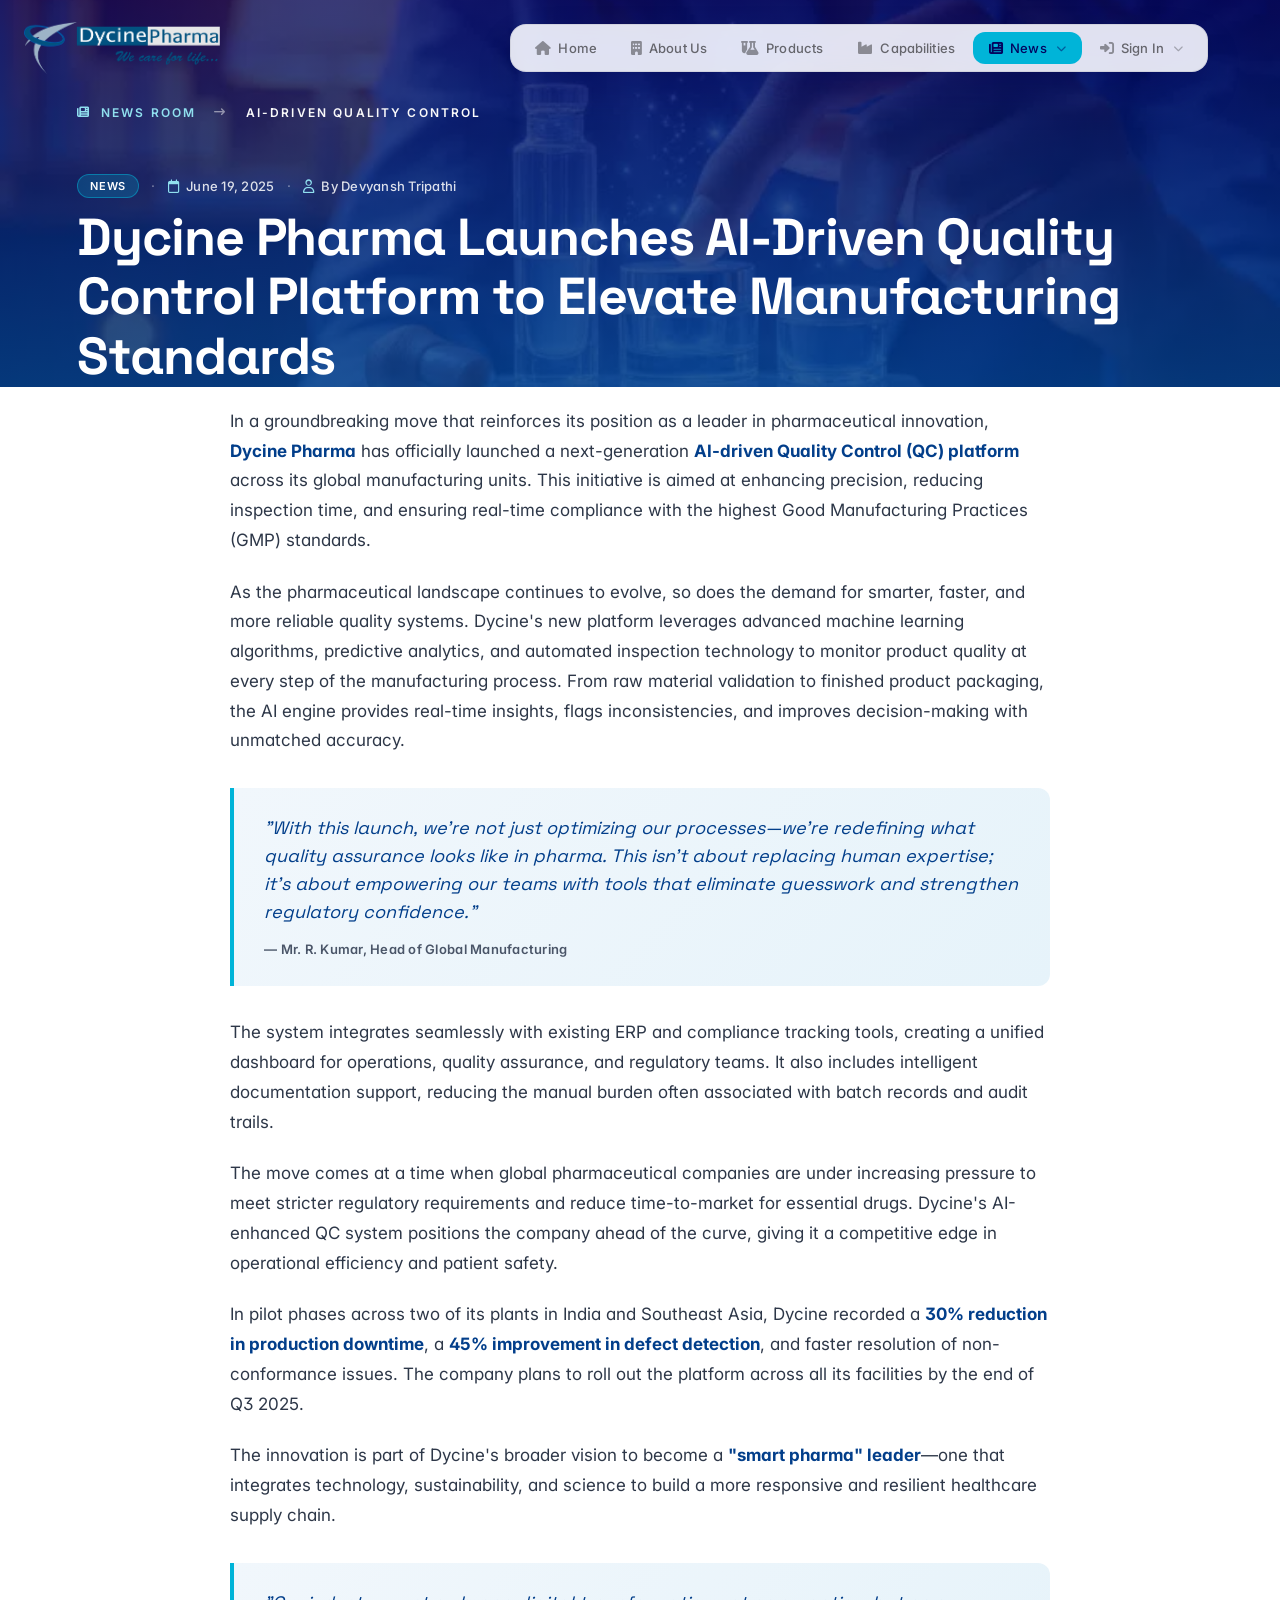
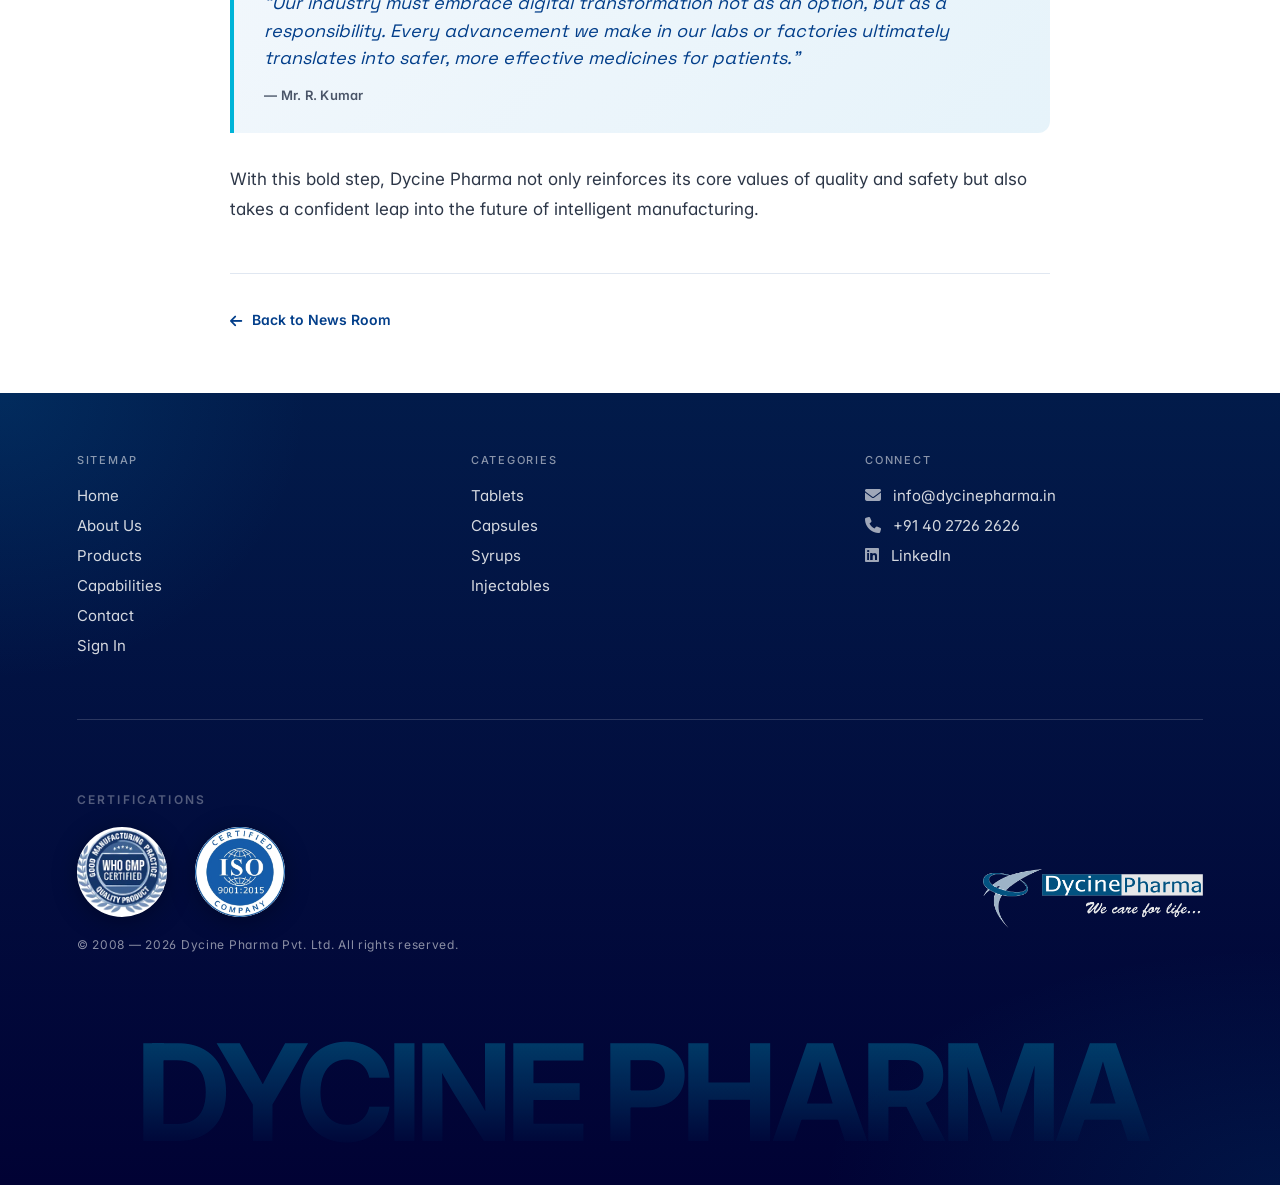
==== news-ai-quality-control.html @ 51abc1b1 "Cache-bust all assets + no-cache meta tags so visitors get the latest build - Bump styles.css ?v=6 →" ====
<!DOCTYPE html>
<html lang="en">
<head>
<meta charset="UTF-8" />
<meta name="viewport" content="width=device-width, initial-scale=1.0" />
<meta http-equiv="Cache-Control" content="no-cache, no-store, must-revalidate" />
<meta http-equiv="Pragma" content="no-cache" />
<meta http-equiv="Expires" content="0" />
<title>Dycine Pharma | AI-Driven Quality Control Platform</title>

<link rel="preconnect" href="https://fonts.googleapis.com">
<link rel="preconnect" href="https://fonts.gstatic.com" crossorigin>
<link href="https://fonts.googleapis.com/css2?family=Inter:wght@300;400;500;600;700;800;900&family=Space+Grotesk:wght@400;500;600;700&family=JetBrains+Mono:wght@400;500&display=swap" rel="stylesheet">

<link rel="stylesheet" href="https://cdnjs.cloudflare.com/ajax/libs/font-awesome/6.5.1/css/all.min.css" crossorigin="anonymous" referrerpolicy="no-referrer" />
<link rel="stylesheet" href="styles.css?v=7">
</head>

<body data-theme="dark" class="press-page news-page article-page">

<!-- FLOATING LOGO CARD -->
<a href="index.html" class="logo-card" aria-label="Dycine Pharma Home">
  <img src="assets/logo-clean.png" alt="Dycine Pharma" />
</a>

<!-- TOP NAVIGATION CARD -->
<nav class="top-nav" aria-label="Main navigation">
  <div class="nav-links">
    <div class="mobile-menu-logo" aria-hidden="true">
      <img src="assets/logo-clean.png" alt="Dycine Pharma" />
    </div>
    <a href="index.html" class="nav-link"><i class="fa-solid fa-house"></i>Home</a>
    <a href="index.html#about" class="nav-link"><i class="fa-solid fa-building"></i>About Us</a>
    <a href="products.html" class="nav-link"><i class="fa-solid fa-flask-vial"></i>Products</a>
    <div class="nav-products-submenu">
      <a href="products.html?cat=Tablet" class="nav-link nav-sublink"><i class="fa-solid fa-tablets"></i>Tablets</a>
      <a href="products.html?cat=Capsule" class="nav-link nav-sublink"><i class="fa-solid fa-capsules"></i>Capsules</a>
      <a href="products.html?cat=Syrup" class="nav-link nav-sublink"><i class="fa-solid fa-prescription-bottle"></i>Syrups</a>
      <a href="products.html?cat=Injectable" class="nav-link nav-sublink"><i class="fa-solid fa-syringe"></i>Injectables</a>
    </div>
    <a href="index.html#capabilities" class="nav-link"><i class="fa-solid fa-industry"></i>Capabilities</a>
    <div class="nav-dropdown">
      <button class="nav-link nav-dropdown-trigger is-active-page"><i class="fa-solid fa-newspaper"></i>News<i class="fa-solid fa-chevron-down nav-chevron"></i></button>
      <div class="nav-dropdown-menu">
        <a href="press-releases.html" class="nav-dropdown-item"><i class="fa-solid fa-bullhorn"></i>Press Release</a>
        <a href="news-room.html" class="nav-dropdown-item"><i class="fa-solid fa-newspaper"></i>News Room</a>
      </div>
    </div>
    <div class="nav-dropdown">
      <button class="nav-link nav-dropdown-trigger"><i class="fa-solid fa-right-to-bracket"></i>Sign In<i class="fa-solid fa-chevron-down nav-chevron"></i></button>
      <div class="nav-dropdown-menu">
        <a href="https://accounts.zoho.in/signin?servicename=VirtualOffice&signupurl=https%3A%2F%2Fwww.zoho.com%2Fmail%2Fzohomail-pricing.html&serviceurl=https%3A%2F%2Fmail.zoho.in%2Fzm%2F#search" class="nav-dropdown-item" target="_blank"><i class="fa-solid fa-user-tie"></i>Employees</a>
        <a href="https://dycine.myerpweb.net/erp/login" class="nav-dropdown-item" target="_blank"><i class="fa-solid fa-users-gear"></i>HR</a>
      </div>
    </div>
  </div>
  <button class="nav-burger" aria-label="Toggle menu" aria-expanded="false">
    <span></span><span></span><span></span>
  </button>
</nav>

<!-- ARTICLE HERO -->
<section class="products-hero article-hero article-hero-3" data-theme="dark">
  <div class="products-hero-inner">
    <div class="products-breadcrumb">
      <a href="news-room.html"><i class="fa-solid fa-newspaper"></i> NEWS ROOM</a>
      <span class="bc-arrow"><i class="fa-solid fa-arrow-right-long"></i></span>
      <span class="bc-current">AI-DRIVEN QUALITY CONTROL</span>
    </div>
    <div class="article-meta-row">
      <span class="article-cat">News</span>
      <span class="article-meta-sep">·</span>
      <span class="article-date"><i class="fa-regular fa-calendar"></i> June 19, 2025</span>
      <span class="article-meta-sep">·</span>
      <span class="article-byline"><i class="fa-regular fa-user"></i> By Devyansh Tripathi</span>
    </div>
    <h1 class="article-title">Dycine Pharma Launches AI-Driven Quality Control Platform to Elevate Manufacturing Standards</h1>
  </div>
</section>

<!-- ARTICLE BODY -->
<section class="article-main" data-theme="light">
  <article class="article-body">
    <p>In a groundbreaking move that reinforces its position as a leader in pharmaceutical innovation, <strong>Dycine Pharma</strong> has officially launched a next-generation <strong>AI-driven Quality Control (QC) platform</strong> across its global manufacturing units. This initiative is aimed at enhancing precision, reducing inspection time, and ensuring real-time compliance with the highest Good Manufacturing Practices (GMP) standards.</p>

    <p>As the pharmaceutical landscape continues to evolve, so does the demand for smarter, faster, and more reliable quality systems. Dycine's new platform leverages advanced machine learning algorithms, predictive analytics, and automated inspection technology to monitor product quality at every step of the manufacturing process. From raw material validation to finished product packaging, the AI engine provides real-time insights, flags inconsistencies, and improves decision-making with unmatched accuracy.</p>

    <blockquote class="article-quote">
      <p>"With this launch, we're not just optimizing our processes—we're redefining what quality assurance looks like in pharma. This isn't about replacing human expertise; it's about empowering our teams with tools that eliminate guesswork and strengthen regulatory confidence."</p>
      <cite>— Mr. R. Kumar, Head of Global Manufacturing</cite>
    </blockquote>

    <p>The system integrates seamlessly with existing ERP and compliance tracking tools, creating a unified dashboard for operations, quality assurance, and regulatory teams. It also includes intelligent documentation support, reducing the manual burden often associated with batch records and audit trails.</p>

    <p>The move comes at a time when global pharmaceutical companies are under increasing pressure to meet stricter regulatory requirements and reduce time-to-market for essential drugs. Dycine's AI-enhanced QC system positions the company ahead of the curve, giving it a competitive edge in operational efficiency and patient safety.</p>

    <p>In pilot phases across two of its plants in India and Southeast Asia, Dycine recorded a <strong>30% reduction in production downtime</strong>, a <strong>45% improvement in defect detection</strong>, and faster resolution of non-conformance issues. The company plans to roll out the platform across all its facilities by the end of Q3 2025.</p>

    <p>The innovation is part of Dycine's broader vision to become a <strong>"smart pharma" leader</strong>—one that integrates technology, sustainability, and science to build a more responsive and resilient healthcare supply chain.</p>

    <blockquote class="article-quote">
      <p>"Our industry must embrace digital transformation not as an option, but as a responsibility. Every advancement we make in our labs or factories ultimately translates into safer, more effective medicines for patients."</p>
      <cite>— Mr. R. Kumar</cite>
    </blockquote>

    <p>With this bold step, Dycine Pharma not only reinforces its core values of quality and safety but also takes a confident leap into the future of intelligent manufacturing.</p>

    <div class="article-back-row">
      <a href="news-room.html" class="article-back"><i class="fa-solid fa-arrow-left"></i> Back to News Room</a>
    </div>
  </article>
</section>

<!-- FOOTER -->
<section id="footer" class="footer" data-theme="dark">
  <div class="footer-grid footer-grid-3col">
    <div>
      <h4>Sitemap</h4>
      <ul>
        <li><a href="index.html">Home</a></li>
        <li><a href="index.html#about">About Us</a></li>
        <li><a href="products.html">Products</a></li>
        <li><a href="index.html#capabilities">Capabilities</a></li>
        <li><a href="index.html#contact">Contact</a></li>
        <li><a href="https://accounts.zoho.in/signin" target="_blank">Sign In</a></li>
      </ul>
    </div>
    <div>
      <h4>Categories</h4>
      <ul>
        <li><a href="products.html?cat=Tablet">Tablets</a></li>
        <li><a href="products.html?cat=Capsule">Capsules</a></li>
        <li><a href="products.html?cat=Syrup">Syrups</a></li>
        <li><a href="products.html?cat=Injectable">Injectables</a></li>
      </ul>
    </div>
    <div>
      <h4>Connect</h4>
      <ul>
        <li><a href="mailto:info@dycinepharma.in"><i class="fa-solid fa-envelope"></i> info@dycinepharma.in</a></li>
        <li><a href="tel:+914027262626"><i class="fa-solid fa-phone"></i> +91 40 2726 2626</a></li>
        <li><a href="#"><i class="fa-brands fa-linkedin"></i> LinkedIn</a></li>
      </ul>
    </div>
  </div>
  <div class="footer-bottom-row">
    <div class="footer-bottom-left">
      <div class="footer-certs">
        <h4>Certifications</h4>
        <div class="cert-row">
          <a href="https://dycinepharma.in/wp-content/uploads/2025/09/New-Doc-09-25-2025-15.12.pdf" target="_blank" rel="noopener" aria-label="WHO GMP Certification (PDF)">
            <img src="uploads/who-gmp.png" alt="WHO GMP Certified" />
          </a>
          <a href="https://dycinepharma.in/wp-content/uploads/2025/09/New-Doc-09-25-2025-15.12.pdf" target="_blank" rel="noopener" aria-label="ISO 9001:2015 Certification (PDF)">
            <img src="uploads/iso-9001.png" alt="ISO 9001:2015 Certified" />
          </a>
        </div>
      </div>
      <div class="footer-bottom">
        <div>© 2008 — 2026 Dycine Pharma Pvt. Ltd. All rights reserved.</div>
      </div>
    </div>
    <div class="footer-bottom-right">
      <a href="index.html" aria-label="Dycine Pharma" class="flogo-wrap">
        <img src="assets/logo-dark.png" alt="Dycine Pharma" />
      </a>
    </div>
  </div>
  <div class="footer-massive">DYCINE PHARMA</div>
</section>

<script src="main.js?v=7"></script>
</body>
</html>
---- styles.css ----
/* ==========================================================
   DYCINE PHARMA — homepage styles  (v2)
   All sans-serif · gradients · realistic globe · webm video
   ========================================================== */

:root {
  --navy-900: #03045E;
  --navy-800: #023E8A;
  --navy-700: #0077B6;
  --cyan-500: #00B4D8;
  --cyan-300: #90E0EF;
  --ink:      #121212;
  --paper:    #FAFAFA;
  --paper-2:  #f0f3f8;
  --border:   rgba(18,18,18,0.08);
  --border-dark: rgba(250,250,250,0.16);
  --shadow-card: 0 1px 2px rgba(3,4,94,0.06), 0 12px 32px -8px rgba(3,4,94,0.18);
  --shadow-float: 0 2px 4px rgba(3,4,94,0.08), 0 20px 48px -12px rgba(3,4,94,0.32);
  --nav-clear: 72px;
}
@media (max-width: 820px) { :root { --nav-clear: 20px; } }

*, *::before, *::after { box-sizing: border-box; }
html, body { margin: 0; padding: 0; }

body {
  font-family: 'Inter', system-ui, sans-serif;
  font-feature-settings: 'ss01', 'cv11';
  color: var(--ink);
  background: var(--paper);
  overflow-x: hidden;
  -webkit-font-smoothing: antialiased;
  text-rendering: optimizeLegibility;
}

img, svg, video { display: block; max-width: 100%; }

.display {
  font-family: 'Inter', system-ui, sans-serif;
  font-weight: 700;
  letter-spacing: -0.035em;
  line-height: 0.92;
  text-wrap: balance;
  hyphens: none;
}

.eyebrow {
  font-family: 'Inter', sans-serif;
  font-size: 12px;
  font-weight: 500;
  letter-spacing: 0.18em;
  text-transform: uppercase;
  display: inline-flex;
  align-items: center;
  gap: 10px;
}
.eyebrow::before {
  content: "";
  width: 24px;
  height: 1px;
  background: currentColor;
  opacity: 0.6;
}

/* =========================
   Floating logo card  — original SVG, untouched
   ========================= */
.logo-card {
  position: fixed;
  top: 24px;
  left: 24px;
  z-index: 60;
  background: transparent;
  backdrop-filter: none;
  -webkit-backdrop-filter: none;
  border: none;
  border-radius: 0;
  padding: 0;
  box-shadow: none;
  text-decoration: none;
  display: flex;
  align-items: center;
  width: 196px;
  height: 48px;
  transition: transform .35s cubic-bezier(.2,.7,.2,1), background .4s, border-color .4s, box-shadow .4s, backdrop-filter .4s;
}
.logo-card:hover { transform: translateY(-2px) scale(1.02); box-shadow: 0 4px 8px rgba(3,4,94,0.1), 0 28px 56px -12px rgba(3,4,94,0.4); }
.logo-card img {
  width: 100%;
  height: auto;
  display: block;
  filter: none !important;
  mix-blend-mode: normal !important;
  opacity: 1 !important;
}

/* gentle drift / pulse on the floating card */
@keyframes logoFloat {
  0%, 100% { transform: translateY(0); }
  50%      { transform: translateY(-3px); }
}
.logo-card { animation: logoFloat 6s ease-in-out infinite; }
.logo-card:hover { animation-play-state: paused; }

img, svg, video { display: block; max-width: 100%; }

/* =========================
   Top navigation card
   ========================= */
.top-nav {
  position: fixed;
  top: 24px;
  right: 72px;
  z-index: 60;
  background: rgba(255,255,255,0.88);
  backdrop-filter: blur(18px) saturate(1.8);
  -webkit-backdrop-filter: blur(18px) saturate(1.8);
  border: 1px solid rgba(18,18,18,0.08);
  border-radius: 16px;
  padding: 6px 8px;
  box-shadow: var(--shadow-float);
  display: flex;
  align-items: center;
  height: 48px;
  transition: background .4s, border-color .4s, box-shadow .4s;
}
/* Transparent style when over hero */
.top-nav.is-hero {
  background: rgba(255,255,255,0.10);
  backdrop-filter: blur(14px) saturate(1.5);
  -webkit-backdrop-filter: blur(14px) saturate(1.5);
  border-color: rgba(250,250,250,0.20);
  box-shadow: 0 2px 16px rgba(0,0,0,0.22);
}
.nav-links {
  display: flex;
  align-items: center;
  gap: 2px;
}
.nav-link {
  display: inline-flex;
  align-items: center;
  gap: 7px;
  padding: 8px 16px;
  border-radius: 12px;
  font-family: 'Inter', sans-serif;
  font-size: 13px;
  font-weight: 500;
  letter-spacing: 0.01em;
  text-decoration: none;
  color: rgba(18,18,18,0.6);
  transition: background 0.3s cubic-bezier(.22,1,.36,1), color 0.25s;
  white-space: nowrap;
  cursor: pointer;
  border: none;
  background: transparent;
}
.nav-link:hover,
.nav-link.is-active {
  background: linear-gradient(135deg, var(--cyan-500) 0%, #0077B6 60%, #023E8A 100%);
  color: #ffffff;
  box-shadow: 0 6px 18px rgba(0,180,216,0.30);
}
.nav-link:hover i,
.nav-link.is-active i { color: #ffffff; opacity: 1; }
/* Light-on-dark when over hero */
.top-nav.is-hero .nav-link {
  color: rgba(255,255,255,0.95);
}
.top-nav.is-hero .nav-link:hover,
.top-nav.is-hero .nav-link.is-active {
  background: linear-gradient(135deg, var(--cyan-500) 0%, #0077B6 60%, #023E8A 100%);
  color: #ffffff;
  box-shadow: 0 6px 18px rgba(0,180,216,0.30);
}
.top-nav.is-hero .nav-link:hover i,
.top-nav.is-hero .nav-link.is-active i { color: #ffffff; opacity: 1; }
.nav-link i { font-size: 14px; opacity: 0.7; }

/* Products subcategory submenu — hidden everywhere (Products is a single nav link) */
.nav-products-submenu { display: none !important; }

/* Mobile menu logo — only visible inside the open burger menu */
.mobile-menu-logo { display: none; }
.nav-chevron { font-size: 10px !important; margin-left: 2px; opacity: 0.5 !important; transition: transform .3s; }

/* Sign In dropdown */
.nav-dropdown {
  position: relative;
}
.nav-dropdown-trigger {
  font-family: 'Inter', sans-serif;
}
/* Sign In dropdown items: same cyan hover as nav-links */
.nav-dropdown-item:hover {
  background: var(--cyan-500);
  color: var(--navy-900);
}
.nav-dropdown-item:hover i { color: var(--navy-900); opacity: 1; }
.nav-dropdown-menu {
  position: absolute;
  top: calc(100% + 8px);
  right: 0;
  background: rgba(255,255,255,0.92);
  backdrop-filter: blur(18px) saturate(1.8);
  -webkit-backdrop-filter: blur(18px) saturate(1.8);
  border: 1px solid rgba(18,18,18,0.08);
  border-radius: 14px;
  padding: 6px;
  box-shadow: var(--shadow-float);
  min-width: 180px;
  opacity: 0;
  visibility: hidden;
  transform: translateY(-6px);
  transition: opacity .25s, visibility .25s, transform .25s cubic-bezier(.22,1,.36,1);
}
.nav-dropdown:hover .nav-dropdown-menu,
.nav-dropdown.is-open .nav-dropdown-menu {
  opacity: 1;
  visibility: visible;
  transform: translateY(0);
}
.nav-dropdown:hover .nav-chevron,
.nav-dropdown.is-open .nav-chevron {
  transform: rotate(180deg);
}
.nav-dropdown-item {
  display: flex;
  align-items: center;
  gap: 10px;
  padding: 10px 14px;
  border-radius: 10px;
  font-family: 'Inter', sans-serif;
  font-size: 13px;
  font-weight: 500;
  text-decoration: none;
  color: rgba(18,18,18,0.7);
  transition: background .25s, color .25s;
}
.nav-dropdown-item:hover {
  background: var(--cyan-500);
  color: var(--navy-900);
}
.nav-dropdown-item:hover i { color: var(--navy-900); opacity: 1; }
.nav-dropdown-item i {
  font-size: 14px;
  opacity: 0.6;
  width: 18px;
  text-align: center;
}

.nav-burger {
  display: none;
  flex-direction: column;
  justify-content: center;
  align-items: center;
  gap: 5px;
  width: 40px;
  height: 40px;
  border: none;
  background: transparent;
  cursor: pointer;
  padding: 0;
  border-radius: 10px;
  transition: background 0.25s;
}
.nav-burger:hover { background: rgba(18,18,18,0.06); }
.top-nav.is-hero .nav-burger:hover { background: rgba(250,250,250,0.12); }
.nav-burger span {
  display: block;
  width: 18px;
  height: 1.5px;
  background: var(--ink);
  border-radius: 2px;
  transition: transform 0.35s cubic-bezier(.22,1,.36,1), opacity 0.25s, background 0.3s;
  transform-origin: center;
}
.top-nav.is-hero .nav-burger span { background: var(--paper); }
.top-nav.is-open .nav-burger span:nth-child(1) {
  transform: translateY(6.5px) rotate(45deg);
}
.top-nav.is-open .nav-burger span:nth-child(2) {
  opacity: 0;
}
.top-nav.is-open .nav-burger span:nth-child(3) {
  transform: translateY(-6.5px) rotate(-45deg);
}

/* =========================
   Side navigation — minimal tick marks flush-right
   ========================= */
.sidenav {
  position: fixed;
  right: 0;
  top: 50%;
  transform: translateY(-50%);
  z-index: 60;
  display: flex;
  flex-direction: column;
  gap: 24px;
}
.sidenav a {
  display: flex;
  align-items: center;
  justify-content: flex-end;
  gap: 14px;
  text-decoration: none;
  color: currentColor;
  cursor: pointer;
  position: relative;
}
.sn-tick {
  display: block;
  width: 18px;
  height: 2px;
  background: currentColor;
  opacity: 0.25;
  transition: width .45s cubic-bezier(.22,1,.36,1), opacity .35s, background .35s, box-shadow .35s;
  flex-shrink: 0;
}
.sidenav a:hover .sn-tick {
  width: 30px;
  opacity: 0.65;
}
.sidenav a.is-active .sn-tick {
  width: 40px;
  opacity: 1;
  background: var(--cyan-500);
  box-shadow: 0 0 12px rgba(0,180,216,0.55), 0 0 4px rgba(0,180,216,0.3);
}
.sn-label {
  font-family: 'Inter', sans-serif;
  font-size: 11px;
  letter-spacing: 0.16em;
  text-transform: uppercase;
  font-weight: 500;
  opacity: 0;
  transform: translateX(8px);
  transition: opacity .35s cubic-bezier(.22,1,.36,1), transform .35s cubic-bezier(.22,1,.36,1);
  white-space: nowrap;
  pointer-events: none;
}
.sidenav a:hover .sn-label {
  opacity: 0.8;
  transform: translateX(0);
}
.sidenav a.is-active .sn-label {
  opacity: 1;
  transform: translateX(0);
}

/* =========================
   Section base
   ========================= */
section {
  position: relative;
  min-height: 100vh;
  padding: 120px 7vw 100px;
  padding-right: max(7vw, var(--nav-clear));
  overflow: hidden;
}

/* =========================
   HERO  (designed-cells inspired)
   ========================= */
.hero {
  color: var(--paper);
  background:
    radial-gradient(60% 70% at 18% 28%, rgba(0,180,216,0.20), transparent 60%),
    radial-gradient(50% 50% at 95% 75%, rgba(144,224,239,0.10), transparent 60%),
    radial-gradient(80% 80% at 80% 0%, rgba(0,119,182,0.30), transparent 50%),
    linear-gradient(135deg, #03045E 0%, #023E8A 60%, #0077B6 100%);
  display: flex;
  flex-direction: column;
  justify-content: center;
  padding-top: 0; padding-bottom: 0;
}

/* Soft animated noise / grain overlay */
.hero::after {
  content: "";
  position: absolute; inset: 0;
  background-image:
    radial-gradient(circle at 20% 20%, rgba(255,255,255,0.04) 0, transparent 40%),
    radial-gradient(circle at 80% 90%, rgba(255,255,255,0.03) 0, transparent 40%);
  mix-blend-mode: overlay;
  pointer-events: none;
}

.hero-inner {
  position: relative;
  z-index: 2;
  width: 100%;
  max-width: 1500px;
  margin: 0 auto;
  padding: 140px 0 120px;
}

.hero-eyebrow-row {
  display: flex;
  justify-content: space-between;
  align-items: center;
  gap: 24px;
  margin-bottom: 56px;
  flex-wrap: wrap;
}
.hero-eyebrow-row .eyebrow { opacity: 0.85; }
.pill {
  display: inline-flex;
  align-items: center;
  gap: 10px;
  border: 1px solid rgba(250,250,250,0.25);
  padding: 8px 14px;
  border-radius: 999px;
  font-size: 12px;
  letter-spacing: 0.12em;
  text-transform: uppercase;
}
.pill .blink {
  width: 6px; height: 6px; border-radius: 50%;
  background: var(--cyan-500); animation: blink 1.6s ease-in-out infinite;
}
@keyframes blink { 0%,100% {opacity:1} 50% {opacity:.2} }

/* Designed-cells style giant headline + rotating phrase */
.hero h1.display {
  font-size: clamp(38px, 6.5vw, 110px);
  letter-spacing: -0.035em;
  line-height: 0.98;
  font-weight: 700;
  margin: 0;
  max-width: 1100px;
  overflow-wrap: normal;
}
.hero h1.display em {
  font-style: normal;
  font-weight: 800;
  font-family: 'Inter', sans-serif;
  background: linear-gradient(120deg, var(--cyan-300) 0%, var(--cyan-500) 60%, var(--paper) 100%);
  -webkit-background-clip: text; background-clip: text;
  color: transparent;
  letter-spacing: -0.035em;
}
.hero h1.display .pad-l { padding-left: 0.4em; }

.hero .rotator {
  display: inline-block;
  position: relative;
  vertical-align: baseline;
  overflow: visible;
  clip-path: inset(-5% 0 -10% 0);
}
.hero .rotator .rotator-ghost {
  visibility: hidden;
  display: inline-block;
  font-weight: 700;
  line-height: inherit;
  white-space: nowrap;
}
.hero .rotator span:not(.rotator-ghost) {
  position: absolute; left: 0; top: 0;
  line-height: inherit;
  font-weight: 700;
  background: linear-gradient(120deg, var(--cyan-300) 0%, var(--cyan-500) 60%, var(--paper) 100%);
  -webkit-background-clip: text; background-clip: text;
  color: transparent;
  opacity: 0;
  transform: translateY(120%);
  white-space: nowrap;
  will-change: transform, opacity;
}

/* lower row of meta */
.hero-bottom {
  margin-top: 56px;
  max-width: 640px;
}
.hero-bottom .lede {
  font-size: clamp(15px, 1.25vw, 18px);
  line-height: 1.55;
  opacity: 0.85;
  max-width: 480px;
  margin: 0 0 24px;
}
.cta-row { display: flex; gap: 12px; flex-wrap: wrap; }
.btn {
  display: inline-flex;
  align-items: center;
  gap: 10px;
  padding: 14px 28px;
  border-radius: 999px;
  font-family: 'Inter', sans-serif;
  font-weight: 700;
  font-size: 14px;
  letter-spacing: 0.01em;
  text-decoration: none;
  border: 1.5px solid rgba(0,180,216,0.45);
  cursor: pointer;
  transition: transform .3s cubic-bezier(.22,1,.36,1), box-shadow .3s, background .3s, color .3s, border-color .3s;
  background: rgba(255,255,255,0.06);
  color: var(--paper);
  box-shadow: none;
  color: inherit;
}
.btn-primary {
  background: linear-gradient(135deg, var(--cyan-500) 0%, #0077B6 100%);
  border-color: transparent;
  color: #fff;
  box-shadow: 0 8px 24px rgba(0,180,216,0.32);
}
.btn-primary .arr { color: #fff; }
.btn:hover {
  background: linear-gradient(135deg, var(--cyan-500) 0%, #0077B6 100%);
  color: #fff;
  border-color: transparent;
  transform: translateY(-2px);
  box-shadow: 0 12px 30px rgba(0,180,216,0.45);
}
.btn-primary:hover {
  transform: translateY(-2px);
  box-shadow: 0 12px 30px rgba(0,180,216,0.45);
}
.btn .arr { color: var(--cyan-500); transition: color .3s, transform .25s; }
.btn:hover .arr { color: #fff; transform: translateX(4px); }
.btn-primary:hover .arr { transform: translateX(4px); }

.hero-stats {
  display: grid;
  grid-template-columns: repeat(3, 1fr);
  gap: 0;
  border-top: 1px solid rgba(250,250,250,0.18);
  padding-top: 28px;
  margin-top: 48px;
}
.hero-stats .s .num {
  font-weight: 600;
  font-size: clamp(32px, 3.5vw, 52px);
  letter-spacing: -0.025em;
  line-height: 1;
}
.hero-stats .s .lbl {
  margin-top: 8px;
  font-size: 11px;
  letter-spacing: 0.14em;
  text-transform: uppercase;
  opacity: 0.7;
}

/* DNA video — right of hero, full-height prominent */
.hero-video-wrap {
  position: absolute;
  top: 0; right: -6vw;
  width: 78vw;
  max-width: 1200px;
  height: 100%;
  z-index: 1;
  pointer-events: none;
  will-change: transform;
}

/* Concentric rings — centered on the video */
.hero-video-wrap .ring {
  position: absolute;
  top: 50%; left: 55%;
  transform: translate(-50%, -42%);
  border-radius: 50%;
  aspect-ratio: 1;
}
.hero-video-wrap .ring.r1 {
  width: 88%;
  border: 1px solid rgba(250,250,250,0.10);
}
.hero-video-wrap .ring.r2 {
  width: 70%;
  border: 1px dashed rgba(0,180,216,0.28);
  animation: spinRing 80s linear infinite;
}
.hero-video-wrap .ring.r3 {
  width: 105%;
  border: 1px solid rgba(250,250,250,0.05);
}
.hero-video-wrap .ring.r4 {
  width: 52%;
  border: 1px solid rgba(0,180,216,0.18);
  box-shadow: 0 0 40px 0 rgba(0,180,216,0.06);
}
.hero-video-wrap .ring.r5 {
  width: 124%;
  border: 1px solid rgba(250,250,250,0.03);
  animation: spinRingReverse 120s linear infinite;
}
@keyframes spinRing {
  from { transform: translate(-50%, -42%) rotate(0deg); }
  to { transform: translate(-50%, -42%) rotate(360deg); }
}
@keyframes spinRingReverse {
  from { transform: translate(-50%, -42%) rotate(0deg); }
  to { transform: translate(-50%, -42%) rotate(-360deg); }
}
.hero-video {
  position: absolute;
  top: 50%; left: 55%;
  transform: translate(-50%, -42%) rotate(30deg) scale(1.3);
  width: 110%;
  max-width: 1100px;
  aspect-ratio: 1 / 1;
  object-fit: contain;
  filter: drop-shadow(0 24px 80px rgba(0,180,216,0.45)) contrast(1.14) saturate(1.12) brightness(1.05);
}

/* meta strip at bottom of hero */
.hero-meta-strip {
  position: relative;
  z-index: 2;
  max-width: 1500px;
  margin: 0 auto;
  padding: 24px 0 32px;
  display: flex;
  justify-content: space-between;
  align-items: center;
  font-size: 11px;
  letter-spacing: 0.14em;
  text-transform: uppercase;
  opacity: 0.6;
  color: var(--paper);
  border-top: 1px solid rgba(250,250,250,0.12);
}

/* =========================
   ABOUT
   ========================= */
.about {
  min-height: auto;
  padding-top: 80px;
  padding-bottom: 70px;
  color: var(--ink);
  background:
    radial-gradient(42% 42% at 28% 50%, rgba(0,180,216,0.09), transparent 70%),
    radial-gradient(60% 50% at 100% 0%, rgba(0,180,216,0.10), transparent 60%),
    radial-gradient(40% 40% at 0% 100%, rgba(2,62,138,0.06), transparent 60%),
    linear-gradient(180deg, #FAFAFA 0%, #f0f3f8 100%);
}
@media (max-width: 820px) {
  .about { padding-top: 60px; padding-bottom: 50px; }
}
.about-grid {
  position: relative; z-index: 1;
  max-width: 1500px;
  margin: 0 auto;
  display: grid;
  grid-template-columns: 1.05fr 0.95fr;
  gap: 56px;
  align-items: center;
}
.globe-wrap {
  position: relative;
  width: 100%;
  aspect-ratio: 1 / 1;
  max-width: 640px;
  margin: 0 auto;
}
.globe-wrap canvas { display: block; width: 100% !important; height: 100% !important; cursor: grab; position: relative; z-index: 1; }
.globe-wrap::before {
  content: "";
  position: absolute;
  top: 50%; left: 50%;
  width: 115%; height: 115%;
  transform: translate(-50%, -50%);
  background: radial-gradient(circle, rgba(0,180,216,0.13) 0%, rgba(2,62,138,0.06) 35%, transparent 62%);
  border-radius: 50%;
  z-index: 0;
  pointer-events: none;
}
.globe-wrap.is-dragging canvas { cursor: grabbing; }
.globe-loading {
  position: absolute; inset: 0;
  display: flex; align-items: center; justify-content: center;
  font-size: 11px; letter-spacing: 0.16em; text-transform: uppercase;
  color: rgba(18,18,18,0.4);
}
.about h2, .products h2, .contact h2, .partners h2 {
  font-family: 'Inter', sans-serif;
  font-weight: 700;
  font-size: clamp(36px, 5vw, 80px);
  line-height: 0.98;
  letter-spacing: -0.035em;
  margin: 20px 0 64px;
  text-wrap: balance;
  hyphens: none;
}
.about h2 em, .products h2 em, .contact h2 em {
  font-style: normal;
  font-weight: 300;
  letter-spacing: -0.035em;
}
.about p.lede {
  font-size: 17px;
  line-height: 1.6;
  color: rgba(18,18,18,0.7);
  max-width: 540px;
  margin: 0 0 44px;
}

/* Flag grid (About section) */
.flag-grid {
  display: flex;
  flex-wrap: wrap;
  justify-content: center;
  gap: 32px 40px;
  margin-top: 28px;
}
.flag-item {
  display: flex;
  flex-direction: column;
  align-items: center;
  gap: 10px;
}
.flag-img-lg {
  width: 56px;
  height: 38px;
  object-fit: cover;
  border-radius: 5px;
  box-shadow: 0 2px 8px rgba(0,0,0,0.12);
  border: 1px solid rgba(0,0,0,0.08);
}
.flag-name {
  font-size: 13px;
  font-weight: 500;
  color: rgba(18,18,18,0.7);
  letter-spacing: 0.02em;
  text-align: center;
}
.about-stats {
  margin-top: 32px;
}

/* Hero pill repositioned */
.hero-pill {
  margin-top: 32px;
}
.stat-row {
  display: grid;
  grid-template-columns: repeat(3, 1fr);
  gap: 0;
  margin-top: 24px;
  border-top: 1px solid var(--border);
  padding-top: 24px;
}
.stat-row .num {
  font-weight: 600;
  font-size: 36px;
  line-height: 1;
  letter-spacing: -0.025em;
  color: var(--navy-900);
}
.stat-row .lbl {
  font-size: 11px;
  letter-spacing: 0.12em;
  text-transform: uppercase;
  color: rgba(18,18,18,0.55);
  margin-top: 6px;
}

/* =========================
   About — Tabbed panels
   ========================= */
.about-section-header {
  max-width: 1500px;
  margin: 0 auto 28px;
}

.about-tab-container {
  max-width: 1500px;
  margin: 0 auto;
  position: relative;
  transition: height 0.55s cubic-bezier(.22,1,.36,1);
}

.about-panel {
  position: absolute;
  top: 0;
  left: 0;
  right: 0;
  opacity: 0;
  visibility: hidden;
  transform: translateX(60px);
  transition: opacity 0.5s cubic-bezier(.22,1,.36,1), transform 0.55s cubic-bezier(.22,1,.36,1), visibility 0.55s;
  pointer-events: none;
}
.about-panel.is-leaving {
  opacity: 0;
  visibility: visible;
  transform: translateX(-60px);
  pointer-events: none;
}
.about-panel.is-active {
  position: relative;
  opacity: 1;
  visibility: visible;
  transform: translateX(0);
  pointer-events: auto;
  z-index: 1;
}

/* Tab bar */
.about-tabs-row {
  display: flex;
  justify-content: center;
  gap: 6px;
  padding-top: 48px;
  position: relative;
  z-index: 2;
}
.about-tab {
  display: inline-flex;
  align-items: center;
  justify-content: center;
  gap: 10px;
  padding: 14px 28px;
  min-width: 200px;
  border-radius: 999px;
  font-family: 'Inter', sans-serif;
  font-size: 14px;
  font-weight: 700;
  letter-spacing: 0.01em;
  color: var(--navy-900);
  background: rgba(255,255,255,0.5);
  border: 1.5px solid rgba(0,180,216,0.40);
  box-shadow: none;
  cursor: pointer;
  transition: transform 0.3s cubic-bezier(.22,1,.36,1), box-shadow 0.3s, background 0.3s, color 0.3s, border-color 0.3s;
  white-space: nowrap;
}
.about-tab:hover {
  color: #fff;
  background: linear-gradient(135deg, var(--cyan-500) 0%, #0077B6 100%);
  border-color: transparent;
  transform: translateY(-2px);
  box-shadow: 0 12px 30px rgba(0,180,216,0.45);
}
.about-tab:hover i { color: #fff; opacity: 1; }
.about-tab.is-active {
  color: #fff;
  background: linear-gradient(135deg, var(--cyan-500) 0%, #0077B6 100%);
  border-color: transparent;
  box-shadow: 0 12px 30px rgba(0,180,216,0.45), inset 0 0 0 2px rgba(255,255,255,0.18);
}
.about-tab i { font-size: 14px; opacity: 1; color: var(--cyan-500); }
.about-tab:hover i,
.about-tab.is-active i { opacity: 1; color: #fff; }

/* =========================
   Mission & Vision panel
   ========================= */
.mv-heading {
  text-align: center;
  margin-bottom: 56px !important;
}

.mission-vision-layout {
  display: grid;
  grid-template-columns: 1fr auto 1fr;
  gap: 40px;
  align-items: center;
  max-width: 1200px;
  margin: 0 auto;
}
@media (min-width: 821px) {
  .mission-vision-layout .mv-card:first-of-type {
    align-self: start;
    margin-top: 40px;
  }
  .mission-vision-layout .mv-card:last-of-type {
    align-self: end;
    margin-bottom: 40px;
  }
}

.mv-card {
  text-align: left;
  padding: 0 8px;
}

.mv-label {
  font-family: 'Inter', sans-serif;
  font-size: clamp(28px, 4vw, 64px);
  font-weight: 700;
  letter-spacing: -0.035em;
  line-height: 1;
  text-transform: none;
  color: var(--navy-900);
  margin: 0 0 18px;
  white-space: nowrap;
}
@media (max-width: 820px) {
  .mv-label { white-space: normal; }
}

.mv-statement {
  font-family: 'Inter', sans-serif;
  font-size: 16px;
  font-weight: 300;
  line-height: 1.55;
  letter-spacing: 0;
  color: rgba(18,18,18,0.78);
  margin: 0;
  text-wrap: balance;
}

.mv-video-wrap {
  width: clamp(280px, 36vw, 520px);
  flex-shrink: 0;
  transform: rotate(-38deg);
  transition: transform 0.6s cubic-bezier(.22,1,.36,1);
}
.mv-video-wrap:hover { transform: rotate(-32deg) scale(1.05); }
.mv-video-wrap video {
  width: 100%;
  height: auto;
  filter: drop-shadow(0 18px 48px rgba(0,180,216,0.28)) drop-shadow(0 4px 16px rgba(2,62,138,0.18)) contrast(1.18) saturate(1.15) brightness(1.06);
}
@media (max-width: 820px) {
  .mv-video-wrap { transform: rotate(-25deg); }
  .mv-video-wrap:hover { transform: rotate(-20deg) scale(1.03); }
}

/* =========================
   Our Team panel
   ========================= */
.team-heading {
  text-align: center;
  margin-bottom: 56px !important;
}

.team-section {
  position: relative;
  padding: 20px 0;
}

.team-grid {
  display: grid;
  grid-template-columns: repeat(4, 1fr);
  gap: 36px;
  max-width: 1000px;
  margin: 0 auto;
  position: relative;
  z-index: 1;
}

.team-member {
  text-align: center;
  display: flex;
  flex-direction: column;
  align-items: center;
}
.team-member > .team-linkedin { margin-top: 14px; }

.team-img-wrap {
  width: 170px;
  height: 170px;
  border-radius: 50%;
  overflow: hidden;
  margin: 0 auto 18px;
  border: 3px solid rgba(0,180,216,0.25);
  box-shadow: 0 8px 28px rgba(0,180,216,0.12), 0 2px 8px rgba(3,4,94,0.06);
  transition: transform 0.4s cubic-bezier(.22,1,.36,1), box-shadow 0.4s;
}
.team-member:hover .team-img-wrap {
  transform: translateY(-4px) scale(1.03);
  box-shadow: 0 14px 40px rgba(0,180,216,0.2), 0 4px 12px rgba(3,4,94,0.08);
}
.team-img-wrap img {
  width: 100%;
  height: 100%;
  object-fit: cover;
  object-position: center top;
}

.team-member h4 {
  font-family: 'Inter', sans-serif;
  font-size: 15px;
  font-weight: 600;
  letter-spacing: -0.01em;
  margin: 0 0 4px;
  color: var(--navy-900);
}
.team-member p {
  font-size: 12px;
  font-weight: 500;
  color: rgba(18,18,18,0.5);
  margin: 0;
  letter-spacing: 0.03em;
}
.team-linkedin {
  display: inline-flex;
  align-items: center;
  justify-content: center;
  width: 30px;
  height: 30px;
  margin-top: auto;
  border-radius: 6px;
  background: rgba(0,180,216,0.08);
  color: var(--navy-700);
  border: 1px solid rgba(0,180,216,0.2);
  text-decoration: none;
  font-size: 13px;
  transition: all 0.3s cubic-bezier(.22,1,.36,1);
}
.team-linkedin:hover {
  background: #0A66C2;
  color: #fff;
  border-color: #0A66C2;
  transform: translateY(-2px);
  box-shadow: 0 6px 16px rgba(10,102,194,0.3);
}

/* =========================
   Floating molecules (team bg)
   ========================= */
.team-molecules {
  position: absolute;
  inset: 0;
  overflow: hidden;
  pointer-events: none;
  z-index: 0;
}

/* Animated molecule videos in team-section corners */
.team-bg-vid {
  position: absolute;
  width: 240px;
  height: auto;
  opacity: 0.55;
  pointer-events: none;
  z-index: 0;
  filter: drop-shadow(0 12px 36px rgba(0,180,216,0.22)) contrast(1.18) saturate(1.15) brightness(1.06);
}
.team-bg-vid-tr {
  top: -60px;
  right: -40px;
  transform: rotate(-22deg);
}
.team-bg-vid-bl {
  bottom: -60px;
  left: -40px;
  transform: rotate(160deg);
}
@media (max-width: 820px) {
  .team-bg-vid { width: 140px; opacity: 0.4; }
  .team-bg-vid-tr { top: -30px; right: -20px; }
  .team-bg-vid-bl { bottom: -30px; left: -20px; }
}
.team-molecules .mol {
  position: absolute;
  opacity: 0.9;
}

.mol-1 { top: 2%;  left: 2%;  animation: molFloat1 15s ease-in-out infinite; }
.mol-2 { top: 12%; right: 4%; animation: molFloat2 18s ease-in-out infinite; }
.mol-3 { bottom: 8%;  left: 6%;  animation: molFloat3 13s ease-in-out infinite; }
.mol-4 { bottom: 15%; right: 8%; animation: molFloat4 20s ease-in-out infinite; }
.mol-5 { top: 45%; left: 12%;  animation: molFloat2 14s ease-in-out infinite 2s; }
.mol-6 { top: 28%; right: 14%; animation: molFloat1 16s ease-in-out infinite 3s; }
.mol-7 { bottom: 30%; left: 22%;  animation: molFloat3 22s ease-in-out infinite 1s; }
.mol-8 { top: 6%;  left: 42%; animation: molFloat4 17s ease-in-out infinite 4s; }

@keyframes molFloat1 {
  0%, 100% { transform: translate(0, 0) rotate(0deg); }
  33%      { transform: translate(25px, -20px) rotate(12deg); }
  66%      { transform: translate(-15px, 15px) rotate(-8deg); }
}
@keyframes molFloat2 {
  0%, 100% { transform: translate(0, 0) rotate(0deg); }
  25%      { transform: translate(-20px, -25px) rotate(-15deg); }
  75%      { transform: translate(18px, 12px) rotate(10deg); }
}
@keyframes molFloat3 {
  0%, 100% { transform: translate(0, 0) rotate(0deg); }
  50%      { transform: translate(30px, -10px) rotate(20deg); }
}
@keyframes molFloat4 {
  0%, 100% { transform: translate(0, 0) rotate(0deg); }
  40%      { transform: translate(-22px, 18px) rotate(-12deg); }
  80%      { transform: translate(12px, -22px) rotate(8deg); }
}

/* =========================
   Capabilities — R&D hero (text + 3D video), feature grid, chips
   ========================= */
.cap-sublabel {
  display: inline-flex;
  align-items: center;
  gap: 8px;
  font-family: 'Inter', sans-serif;
  font-size: 11px;
  font-weight: 600;
  letter-spacing: 0.16em;
  text-transform: uppercase;
  color: var(--cyan-500);
  margin: 0 0 18px;
  padding: 7px 14px;
  background: rgba(0,180,216,0.10);
  border: 1px solid rgba(0,180,216,0.28);
  border-radius: 999px;
}
.cap-sublabel i { font-size: 12px; }
@media (max-width: 560px) {
  .cap-sublabel { font-size: 10px; padding: 6px 12px; letter-spacing: 0.14em; }
}

.cap-hero {
  display: grid;
  grid-template-columns: 1.15fr 1fr;
  gap: 56px;
  align-items: center;
  margin-bottom: 56px;
}
/* Manufacturing panel: staggered collage of 3 facility photos on the right */
.cap-manuf-collage {
  position: relative;
  width: 100%;
  aspect-ratio: 1 / 1;
  max-width: 560px;
  margin: 0 auto;
}
.cmc-img {
  position: absolute;
  border-radius: 12px;
  object-fit: cover;
  border: none;
  box-shadow: none;
  filter:
    drop-shadow(0 0 6px rgba(0, 180, 216, 0.85))
    drop-shadow(0 0 14px rgba(0, 180, 216, 0.55))
    drop-shadow(0 0 28px rgba(0, 119, 182, 0.40));
  transition: transform 0.5s cubic-bezier(.22,1,.36,1), filter 0.4s;
}
/* Reference layout:
   1 → top-right square
   2 → centered larger rounded rectangle (back layer)
   3 → bottom-left square */
.cmc-img-1 {
  top: 0;
  right: 0;
  width: 38%;
  aspect-ratio: 1 / 1;
  height: auto;
  z-index: 3;
}
.cmc-img-2 {
  top: 18%;
  left: 14%;
  right: 14%;
  width: 72%;
  height: 60%;
  z-index: 1;
}
.cmc-img-3 {
  bottom: 0;
  left: 0;
  width: 38%;
  aspect-ratio: 1 / 1;
  height: auto;
  z-index: 2;
}
.cmc-img:hover {
  transform: translateY(-4px) scale(1.02);
  z-index: 10;
}
@media (max-width: 980px) {
  .cap-manuf-collage { aspect-ratio: 4 / 3; max-width: 520px; }
}
@media (max-width: 560px) {
  .cap-manuf-collage { aspect-ratio: 4 / 3; max-width: 100%; }
  .cmc-img { border-width: 2px; }
}
.cap-hero-copy { min-width: 0; }
.cap-hero h2 {
  margin-top: 14px;
  margin-bottom: 22px;
  font-size: clamp(30px, 3.4vw, 54px);
  line-height: 1.05;
  letter-spacing: -0.025em;
  text-wrap: balance;
}
.cap-hero h2 em { letter-spacing: -0.03em; }
.cap-hero .lede { margin-bottom: 28px; max-width: 560px; }

.cap-hero-vid {
  position: relative;
  aspect-ratio: 1 / 1;
  width: 100%;
  max-width: 580px;
  margin: 0 auto;
  display: flex;
  align-items: center;
  justify-content: center;
}
.cap-hero-vid video {
  position: relative;
  z-index: 2;
  width: 112%;
  height: 112%;
  object-fit: contain;
  filter: drop-shadow(0 28px 70px rgba(0,180,216,0.32)) drop-shadow(0 6px 20px rgba(2,62,138,0.22)) contrast(1.18) saturate(1.15) brightness(1.06);
}
.cap-hero-vid-ring {
  position: absolute;
  inset: 6%;
  border-radius: 50%;
  border: 1px dashed rgba(0,180,216,0.28);
  animation: capRingSpin 60s linear infinite;
  z-index: 1;
}
.cap-hero-vid-ring-2 {
  inset: -4%;
  border-style: solid;
  border-color: rgba(0,180,216,0.14);
  animation: capRingSpin 80s linear infinite reverse;
}
@keyframes capRingSpin {
  to { transform: rotate(360deg); }
}

@media (max-width: 980px) {
  .cap-hero { grid-template-columns: 1fr; gap: 28px; }
  .cap-hero-vid { max-width: 520px; }
  .cap-hero-vid video { width: 110%; height: 110%; }
  .cap-hero-vid-ring { inset: 4%; }
  .cap-hero-vid-ring-2 { inset: -3%; }
}
@media (max-width: 560px) {
  .cap-hero-vid { max-width: 380px; }
  .cap-hero-vid video { width: 108%; height: 108%; }
}

.cap-features {
  display: grid;
  grid-template-columns: repeat(3, 1fr);
  gap: 44px 56px;
  margin: 36px 0 32px;
  max-width: 1200px;
}
.cap-features-marquee {
  position: relative;
  width: 100%;
  overflow: hidden;
  margin: 36px 0 32px;
  padding: 8px 0 16px;
}
.cap-features-fade {
  position: absolute;
  top: 0; bottom: 0;
  width: 120px;
  z-index: 2;
  pointer-events: none;
}
.cap-features-fade-l {
  left: 0;
  background: linear-gradient(90deg, var(--paper) 0%, rgba(250,250,250,0) 100%);
}
.cap-features-fade-r {
  right: 0;
  background: linear-gradient(-90deg, var(--paper) 0%, rgba(250,250,250,0) 100%);
}
.cap-features-track {
  display: flex;
  width: max-content;
  animation: marqueeScroll 60s linear infinite;
  will-change: transform;
}
.cap-features-track:hover { animation-play-state: paused; }
.cap-features-set {
  display: flex;
  gap: 56px;
  padding: 0 28px;
  flex-shrink: 0;
}
.cap-features-set .cap-feat {
  flex-shrink: 0;
  width: 280px;
}
.cap-feat {
  position: relative;
  padding: 0 0 0 22px;
  border-left: 2px solid rgba(0,180,216,0.22);
  transition: border-color 0.35s, transform 0.35s cubic-bezier(.22,1,.36,1);
}
.cap-feat:hover {
  border-left-color: var(--cyan-500);
  transform: translateX(4px);
}
.cap-feat i {
  display: inline-block;
  color: var(--cyan-500);
  font-size: 28px;
  margin-bottom: 14px;
  filter: drop-shadow(0 4px 12px rgba(0,180,216,0.3));
}
.cap-feat h4 {
  font-family: 'Inter', sans-serif;
  font-size: 17px;
  font-weight: 700;
  letter-spacing: -0.015em;
  margin: 0 0 10px;
  color: var(--navy-900);
}
.cap-feat p {
  font-size: 14px;
  line-height: 1.6;
  color: rgba(18,18,18,0.65);
  margin: 0;
}

.therapeutic-focus { margin-top: 8px; }
.therapeutic-focus h4 {
  font-family: 'Inter', sans-serif;
  font-size: 11px;
  font-weight: 600;
  letter-spacing: 0.16em;
  text-transform: uppercase;
  color: rgba(18,18,18,0.5);
  margin: 0 0 14px;
}
.focus-chips {
  display: flex;
  flex-wrap: wrap;
  gap: 10px;
}
.chip {
  padding: 8px 16px;
  border-radius: 999px;
  background: rgba(255,255,255,0.5);
  border: 1.5px solid rgba(0,180,216,0.40);
  color: var(--navy-900);
  box-shadow: none;
  font-family: 'Inter', sans-serif;
  font-size: 12px;
  font-weight: 600;
  letter-spacing: 0.01em;
  transition: transform 0.3s, box-shadow 0.3s, background 0.3s, color 0.3s, border-color 0.3s;
}
.chip:hover {
  background: linear-gradient(135deg, var(--cyan-500) 0%, #0077B6 100%);
  transform: translateY(-2px);
  box-shadow: 0 12px 30px rgba(0,180,216,0.45);
}

@media (max-width: 980px) {
  .cap-features { grid-template-columns: 1fr 1fr; gap: 18px; }
  .cap-features-set { gap: 36px; padding: 0 16px; }
  .cap-features-set .cap-feat { width: 240px; }
  .cap-features-fade { width: 60px; }
}
@media (max-width: 560px) {
  .cap-features { grid-template-columns: 1fr; gap: 14px; }
  .cap-features-set .cap-feat { width: 220px; }
}

/* Certifications grid */
/* Certifications horizontal slider */
.cert-slider {
  position: relative;
  margin-top: 32px;
}
.cert-grid {
  display: flex;
  gap: 24px;
  overflow-x: auto;
  scroll-snap-type: x mandatory;
  scroll-behavior: smooth;
  scrollbar-width: none;
  -ms-overflow-style: none;
  padding: 4px 4px 16px;
  scroll-padding-left: 4px;
}
.cert-grid::-webkit-scrollbar { display: none; }
.cert-grid .cert-card {
  flex: 0 0 calc((100% - 72px) / 4);
  scroll-snap-align: start;
  min-width: 0;
}

.cert-slider-btn {
  position: absolute;
  top: 50%;
  transform: translateY(-50%);
  width: 44px;
  height: 44px;
  border-radius: 50%;
  border: 1.5px solid rgba(0, 180, 216, 0.40);
  background: rgba(255, 255, 255, 0.95);
  color: var(--navy-900);
  font-size: 16px;
  cursor: pointer;
  display: inline-flex;
  align-items: center;
  justify-content: center;
  box-shadow: 0 6px 18px rgba(3, 4, 94, 0.15);
  z-index: 3;
  transition: background 0.25s, color 0.25s, transform 0.25s, box-shadow 0.25s, border-color 0.25s;
}
.cert-slider-btn:hover {
  background: linear-gradient(135deg, var(--cyan-500) 0%, #0077B6 100%);
  color: #fff;
  border-color: transparent;
  transform: translateY(-50%) scale(1.08);
  box-shadow: 0 10px 26px rgba(0, 180, 216, 0.45);
}
.cert-slider-btn:disabled {
  opacity: 0.35;
  cursor: not-allowed;
  transform: translateY(-50%);
  box-shadow: none;
}
.cert-slider-prev { left: -22px; }
.cert-slider-next { right: -22px; }

.cert-card-placeholder { opacity: 0.55; }
.cert-card-placeholder:hover { opacity: 0.85; }
.cert-card {
  display: flex;
  flex-direction: column;
  text-decoration: none;
  color: inherit;
  transition: transform 0.35s cubic-bezier(.22,1,.36,1);
}
.cert-card:hover { transform: translateY(-6px); }
.cert-thumb {
  aspect-ratio: 721 / 1024;
  background: rgba(255,255,255,0.7);
  border-radius: 14px;
  overflow: hidden;
  border: 1px solid rgba(0,180,216,0.18);
  box-shadow: 0 6px 20px rgba(3,4,94,0.08);
  transition: box-shadow 0.35s, border-color 0.35s;
}
.cert-card:hover .cert-thumb {
  box-shadow: 0 16px 40px rgba(0,180,216,0.22), 0 4px 12px rgba(3,4,94,0.10);
  border-color: rgba(0,180,216,0.4);
}
.cert-thumb img {
  width: 100%;
  height: 100%;
  object-fit: cover;
  object-position: top center;
}
.cert-meta {
  margin-top: 12px;
  display: flex;
  align-items: center;
  justify-content: space-between;
  gap: 8px;
}
.cert-name {
  font-family: 'Inter', sans-serif;
  font-size: 13px;
  font-weight: 600;
  letter-spacing: -0.01em;
  color: var(--navy-900);
}
.cert-dl {
  display: inline-flex;
  align-items: center;
  justify-content: center;
  width: 28px;
  height: 28px;
  border-radius: 8px;
  background: rgba(0,180,216,0.1);
  border: 1px solid rgba(0,180,216,0.22);
  color: var(--navy-700);
  font-size: 12px;
  transition: all 0.3s cubic-bezier(.22,1,.36,1);
  flex-shrink: 0;
}
.cert-card:hover .cert-dl {
  background: var(--cyan-500);
  border-color: var(--cyan-500);
  color: var(--navy-900);
}

@media (max-width: 980px) {
  .cert-grid .cert-card { flex: 0 0 calc((100% - 44px) / 3); }
  .cert-grid { gap: 22px; }
  .cert-slider-prev { left: -8px; }
  .cert-slider-next { right: -8px; }
  .cert-slider-btn { width: 38px; height: 38px; font-size: 14px; }
}
@media (max-width: 560px) {
  .cert-grid .cert-card { flex: 0 0 calc((100% - 14px) / 2); }
  .cert-grid { gap: 14px; }
  .cert-name { font-size: 11.5px; }
  .cert-dl { width: 24px; height: 24px; font-size: 10px; }
  .cert-slider-btn { width: 34px; height: 34px; font-size: 12px; }
  .cert-slider-prev { left: -4px; }
  .cert-slider-next { right: -4px; }
}

/* =========================
   Team connection line + traveling pulses
   ========================= */
.team-connections {
  position: absolute;
  top: 20px;
  left: 0;
  right: 0;
  width: 100%;
  max-width: 1000px;
  height: 170px;
  margin: 0 auto;
  pointer-events: none;
  z-index: 0;
}
.tline {
  animation: tlineFlow 8s linear infinite;
}
@keyframes tlineFlow {
  to { stroke-dashoffset: -36; }
}
.tpulse {
  filter: drop-shadow(0 0 6px rgba(0,180,216,0.75)) drop-shadow(0 0 14px rgba(0,180,216,0.35));
}

/* About tabs responsive */
@media (max-width: 820px) {
  .mission-vision-layout {
    grid-template-columns: 1fr;
    gap: 28px;
    max-width: 480px;
  }
  .mv-video-wrap {
    width: 260px;
    margin: 0 auto;
    order: 0;
  }
  .team-grid {
    grid-template-columns: repeat(2, 1fr);
    gap: 28px;
    max-width: 500px;
  }
  .team-img-wrap { width: 130px; height: 130px; }
  .team-connections { display: none; }

  /* Flag grid: V-shape 2x2 + centered 5th on mobile */
  .flag-grid {
    display: grid;
    grid-template-columns: 1fr 1fr;
    gap: 24px 32px;
    max-width: 320px;
    margin-left: auto;
    margin-right: auto;
    justify-items: center;
  }
  .flag-item:nth-child(5) {
    grid-column: 1 / -1;
    justify-self: center;
  }
  .about-tabs-row { flex-wrap: wrap; gap: 8px; padding-top: 32px; }
  .about-tab { padding: 12px 20px; min-width: 0; font-size: 13px; }

  /* Product tabs: horizontally scrollable with hidden scrollbar */
  .product-tabs {
    justify-content: flex-start;
    overflow-x: auto;
    scroll-snap-type: x proximity;
    -webkit-overflow-scrolling: touch;
    scrollbar-width: none;
    padding: 0 16px 4px;
    margin-left: -16px;
    margin-right: -16px;
  }
  .product-tabs::-webkit-scrollbar { display: none; }
  .product-tab {
    flex-shrink: 0;
    scroll-snap-align: center;
    padding: 9px 16px;
    font-size: 12px;
  }
}
@media (max-width: 820px) {
  .about-tab { gap: 8px; }
  .about-tab i { display: inline-block; font-size: 13px; opacity: 0.85; }
  .about-tab.is-active i { opacity: 1; }
}

/* =========================
   PRODUCTS
   ========================= */
.products {
  color: var(--paper);
  background:
    radial-gradient(60% 50% at 100% 100%, rgba(0,180,216,0.18), transparent 60%),
    radial-gradient(40% 40% at 0% 0%, rgba(0,119,182,0.22), transparent 60%),
    linear-gradient(180deg, #03045E 0%, #022b5e 50%, #03045E 100%);
}
.products-head {
  max-width: 1500px;
  margin: 0 auto 72px;
  display: flex;
  justify-content: space-between;
  align-items: flex-end;
  gap: 24px;
}
.products-head h2 { max-width: 760px; margin: 16px 0 0; }
.products-head .nav { display: flex; gap: 12px; }
.car-btn {
  width: 52px;
  height: 52px;
  border-radius: 50%;
  border: 1px solid rgba(250,250,250,0.25);
  background: transparent;
  color: var(--paper);
  cursor: pointer;
  display: inline-flex;
  align-items: center;
  justify-content: center;
  transition: background .25s, color .25s, border-color .25s;
  font-size: 16px;
}
.car-btn:hover { background: var(--cyan-500); color: var(--navy-900); border-color: var(--cyan-500); }

/* Product name tabs */
.product-tabs {
  display: flex;
  justify-content: center;
  gap: 4px;
  max-width: 1500px;
  margin: 24px auto 0;
}
.product-tab {
  padding: 12px 24px;
  border-radius: 999px;
  font-family: 'Inter', sans-serif;
  font-size: 14px;
  font-weight: 700;
  letter-spacing: 0.01em;
  color: var(--paper);
  background: rgba(255,255,255,0.08);
  border: 1.5px solid rgba(0,180,216,0.45);
  box-shadow: none;
  cursor: pointer;
  transition: transform 0.3s cubic-bezier(.22,1,.36,1), box-shadow 0.3s, background 0.3s, color 0.3s, border-color 0.3s;
  display: inline-flex;
  align-items: center;
  gap: 10px;
  white-space: nowrap;
}
.product-tab:hover {
  color: #fff;
  background: linear-gradient(135deg, var(--cyan-500) 0%, #0077B6 100%);
  transform: translateY(-2px);
  box-shadow: 0 12px 30px rgba(0,180,216,0.45);
}
.product-tab.is-active {
  color: #fff;
  background: linear-gradient(135deg, var(--cyan-500) 0%, #0077B6 100%);
  box-shadow: 0 12px 30px rgba(0,180,216,0.45), inset 0 0 0 2px rgba(255,255,255,0.22);
}
.product-tab i { font-size: 14px; color: var(--cyan-500); }
.product-tab:hover i,
.product-tab.is-active i { color: #fff; }

.carousel {
  max-width: 1500px;
  margin: 0 auto;
  overflow: hidden;
  border-radius: 24px;
  border: 1px solid rgba(250,250,250,0.1);
  box-shadow: var(--shadow-float);
}
.product-stage {
  display: flex;
  min-height: 580px;
  transition: transform 0.7s cubic-bezier(.22,1,.36,1);
  will-change: transform;
}
.slide {
  position: relative;
  min-width: 100%;
  flex-shrink: 0;
  overflow: hidden;
}
.slide .img {
  position: absolute; inset: 0;
  background-size: cover;
  background-position: center;
  transform: scale(1.08);
}
video.img {
  width: 100%; height: 100%;
  object-fit: cover;
  filter: contrast(1.12) saturate(1.15) brightness(1.05);
}
.slide.is-active .img { animation: slowZoom 12s linear forwards; }
@keyframes slowZoom { from { transform: scale(1.08); } to { transform: scale(1.18); } }
.slide .grad {
  position: absolute; inset: 0;
  background:
    linear-gradient(180deg, rgba(3,4,94,0.10) 0%, rgba(3,4,94,0.55) 55%, rgba(3,4,94,0.92) 100%),
    linear-gradient(90deg, rgba(3,4,94,0.55) 0%, transparent 50%);
}
.slide .copy {
  position: absolute; bottom: 36px; left: 36px; right: 36px;
}
.slide .num {
  font-weight: 600;
  font-size: 56px;
  line-height: 1;
  letter-spacing: -0.04em;
  color: var(--paper);
  opacity: 0.35;
  margin-bottom: 12px;
  display: block;
}
.slide .tag {
  font-size: 11px;
  letter-spacing: 0.16em;
  text-transform: uppercase;
  opacity: 0.7;
  margin-bottom: 8px;
}
.slide h3 {
  font-weight: 700;
  font-size: clamp(28px, 3.4vw, 48px);
  line-height: 1.02;
  letter-spacing: -0.03em;
  margin: 0 0 16px;
  max-width: 600px;
}
.slide .desc {
  font-size: 15px;
  line-height: 1.55;
  opacity: 0.86;
  max-width: 520px;
  margin: 0 0 22px;
}
.slide .specs {
  display: flex;
  gap: 28px;
  flex-wrap: wrap;
  font-size: 11px;
  letter-spacing: 0.12em;
  text-transform: uppercase;
  opacity: 0.7;
}
.slide .specs span strong {
  display: block;
  font-weight: 600;
  font-size: 14px;
  letter-spacing: 0;
  text-transform: none;
  color: var(--paper);
  margin-top: 4px;
}

/* Thumb column */
.thumbs {
  display: flex;
  flex-direction: column;
  gap: 14px;
}
.thumb {
  position: relative;
  border-radius: 18px;
  overflow: hidden;
  flex: 1;
  cursor: pointer;
  border: 1px solid rgba(250,250,250,0.1);
  background: rgba(250,250,250,0.04);
  transition: border-color .25s, transform .25s;
  min-height: 180px;
}
.thumb:hover { transform: translateX(-4px); border-color: rgba(0,180,216,0.45); }
.thumb .timg {
  position: absolute; inset: 0;
  background-size: cover; background-position: center;
  filter: brightness(0.55) saturate(1.1);
  transition: filter .35s;
}
.thumb.is-active .timg { filter: brightness(0.75) saturate(1.15); }
.thumb .tcopy {
  position: relative;
  padding: 22px;
  display: flex;
  flex-direction: column;
  justify-content: space-between;
  height: 100%;
  z-index: 1;
}
.thumb .tnum {
  font-weight: 600;
  font-size: 22px;
  opacity: 0.85;
  letter-spacing: -0.02em;
}
.thumb .tname {
  font-size: 16px;
  font-weight: 500;
  letter-spacing: -0.01em;
  line-height: 1.2;
}
.thumb.is-active { border-color: var(--cyan-500); }
.thumb.is-active .tname { color: var(--paper); }
.thumb .progress {
  position: absolute; left: 0; bottom: 0; height: 2px;
  background: var(--cyan-500); width: 0;
}
.thumb.is-active .progress { animation: prog 7s linear forwards; }
@keyframes prog { from { width: 0; } to { width: 100%; } }

/* Mobile carousel dot indicators */
.carousel-dots {
  display: flex;
  justify-content: center;
  gap: 10px;
}
.carousel-controls {
  display: flex;
  align-items: center;
  justify-content: center;
  gap: 24px;
  margin-top: 40px;
  padding-bottom: 48px;
  max-width: 1500px;
  margin-left: auto;
  margin-right: auto;
}
.carousel-dots .cdot {
  width: 10px; height: 10px;
  border-radius: 50%;
  background: rgba(250,250,250,0.2);
  border: 1px solid rgba(250,250,250,0.25);
  cursor: pointer;
  transition: background .3s, transform .3s, border-color .3s;
}
.carousel-dots .cdot.is-active {
  background: var(--cyan-500);
  border-color: var(--cyan-500);
  transform: scale(1.3);
}

/* Massive "DYCINE PRODUCTS" text + downward chevron */
.products-massive {
  text-align: center;
  margin-top: 60px;
  padding: 0 2vw;
  position: relative;
}
.products-massive-text {
  font-family: 'Inter', sans-serif;
  font-weight: 700;
  font-size: clamp(31px, 7.2vw, 120px);
  line-height: 0.9;
  letter-spacing: -0.05em;
  background: linear-gradient(180deg, rgba(0,180,216,0.32) 0%, rgba(2,62,138,0.0) 100%);
  -webkit-background-clip: text;
  background-clip: text;
  color: transparent;
  text-align: center;
  white-space: nowrap;
  overflow: hidden;
  margin: 0 auto;
}
.products-chevron {
  display: inline-flex;
  align-items: center;
  justify-content: center;
  margin-top: 18px;
  padding: 8px 14px;
  border-radius: 12px;
  color: rgba(250,250,250,0.92);
  text-decoration: none;
  cursor: pointer;
  animation: chevBounce 2.4s ease-in-out infinite;
  transition: color 0.3s, transform 0.3s;
}
.products-chevron-svg {
  width: 96px;
  height: auto;
  display: block;
}
.products-chevron:hover {
  color: var(--cyan-500);
  animation-play-state: paused;
  transform: translateY(4px);
}
@keyframes chevBounce {
  0%, 100% { transform: translateY(0); }
  50%      { transform: translateY(6px); }
}
@media (max-width: 820px) {
  .products-massive { margin-top: 40px; padding: 0 4vw; }
  .products-massive-text {
    font-size: clamp(22px, 8.5vw, 40px);
    letter-spacing: -0.035em;
    white-space: nowrap;
    overflow: hidden;
    text-overflow: clip;
  }
  .products-chevron-svg { width: 72px; }
}
@media (max-width: 420px) {
  .products-massive-text {
    font-size: clamp(20px, 8vw, 28px);
    letter-spacing: -0.025em;
  }
}

/* Legacy class kept for older references */
.catalogue-btn-wrap {
  display: flex;
  justify-content: center;
  padding: 48px 0 16px;
}
.catalogue-btn {
  display: inline-flex;
  align-items: center;
  gap: 10px;
  padding: 14px 32px;
  font-size: 14px;
  font-weight: 600;
  letter-spacing: 0.06em;
  text-transform: uppercase;
  color: var(--paper);
  border: 1px solid rgba(250,250,250,0.3);
  border-radius: 6px;
  background: transparent;
  cursor: pointer;
  text-decoration: none;
  transition: background .3s, border-color .3s, color .3s;
}
.catalogue-btn:hover {
  background: var(--cyan-500);
  border-color: var(--cyan-500);
  color: var(--navy-900);
}
.catalogue-btn i {
  font-size: 13px;
  transition: transform .3s;
}
.catalogue-btn:hover i {
  transform: translateX(4px);
}

/* Scroll-driven animation utility */
.anim-up {
  opacity: 0;
  transform: translateY(32px);
  transition: opacity .7s cubic-bezier(.22,1,.36,1), transform .7s cubic-bezier(.22,1,.36,1);
}
.anim-up.is-visible {
  opacity: 1;
  transform: translateY(0);
}
.anim-scale {
  opacity: 0;
  transform: scale(0.92);
  transition: opacity .8s cubic-bezier(.22,1,.36,1), transform .8s cubic-bezier(.22,1,.36,1);
}
.anim-scale.is-visible {
  opacity: 1;
  transform: scale(1);
}

/* =========================
   CONTACT
   ========================= */
.contact {
  color: var(--ink);
  background:
    radial-gradient(40% 40% at 100% 100%, rgba(0,180,216,0.10), transparent 60%),
    radial-gradient(50% 40% at 0% 0%, rgba(2,62,138,0.06), transparent 60%),
    linear-gradient(180deg, #f0f3f8 0%, #e6ecf5 100%);
}
.contact-grid {
  max-width: 1500px;
  margin: 0 auto;
  display: grid;
  grid-template-columns: 0.9fr 1.1fr;
  gap: 48px;
  align-items: stretch;
}
.contact-info h2 { margin-top: 18px; }
.contact-info p.lede {
  font-size: 17px; line-height: 1.6; color: rgba(18,18,18,0.7);
  max-width: 480px;
  margin: 0 0 44px;
}
.contact-block {
  border-top: 1px solid var(--border);
  padding: 22px 0 18px;
}
.contact-block .ckey {
  font-size: 11px;
  letter-spacing: 0.16em;
  text-transform: uppercase;
  color: rgba(18,18,18,0.5);
  margin-bottom: 8px;
}
.contact-block .cval {
  font-size: 16px;
  line-height: 1.5;
  color: var(--ink);
}
.contact-block a {
  color: var(--navy-700); text-decoration: none;
  border-bottom: 1px solid currentColor;
  padding-bottom: 1px;
}
.contact-block a:hover { color: var(--cyan-500); }

.map-card {
  position: relative;
  border-radius: 24px;
  overflow: hidden;
  border: 1px solid var(--border);
  box-shadow: var(--shadow-card);
  background: var(--paper);
  min-height: 580px;
}
.map-card iframe {
  position: absolute; inset: 0;
  width: 100%; height: 100%; border: 0;
  filter: grayscale(0.4) contrast(0.95);
}
.map-card .map-pin {
  position: absolute;
  top: 24px; left: 24px;
  background: var(--paper);
  border-radius: 14px;
  padding: 14px 18px;
  box-shadow: var(--shadow-card);
  display: flex;
  gap: 12px;
  align-items: center;
  max-width: 300px;
  text-decoration: none;
  color: var(--ink);
  transition: box-shadow 0.3s, transform 0.3s;
  cursor: pointer;
}
.map-card .map-pin:hover {
  box-shadow: var(--shadow-float);
  transform: translateY(-2px);
}
.map-card .map-pin .pico {
  margin-left: auto;
  font-size: 11px;
  color: var(--cyan-500);
  opacity: 0.8;
}
.map-card .map-pin .pdot {
  width: 10px; height: 10px; border-radius: 50%;
  background: var(--cyan-500);
  box-shadow: 0 0 0 4px rgba(0,180,216,0.25);
  flex-shrink: 0;
}
.map-card .map-pin .pcopy { font-size: 12px; line-height: 1.4; color: var(--ink); }
.map-card .map-pin .pcopy strong {
  display: block; font-weight: 600; margin-bottom: 2px;
}

/* Our Offices grid */
.offices-section {
  max-width: 1500px;
  margin: 64px auto 0;
  padding-top: 40px;
  border-top: 1px solid rgba(18,18,18,0.10);
}
.offices-title {
  font-family: 'Inter', sans-serif;
  font-size: 13px;
  font-weight: 600;
  letter-spacing: 0.16em;
  text-transform: uppercase;
  color: rgba(18,18,18,0.55);
  margin: 0 0 28px;
}
.offices-grid {
  display: grid;
  grid-template-columns: repeat(3, 1fr);
  gap: 28px;
}
.office-card {
  padding: 0 0 0 22px;
  border-left: 2px solid rgba(0,180,216,0.22);
  transition: border-color 0.35s, transform 0.35s cubic-bezier(.22,1,.36,1);
}
.office-card:hover {
  border-left-color: var(--cyan-500);
  transform: translateX(4px);
}
.office-icon {
  width: 48px;
  height: 48px;
  border-radius: 50%;
  background: linear-gradient(135deg, var(--navy-700), var(--cyan-500));
  display: flex;
  align-items: center;
  justify-content: center;
  color: var(--paper);
  font-size: 19px;
  margin-bottom: 16px;
  box-shadow: 0 6px 18px rgba(0,180,216,0.22);
}
.office-card h4 {
  font-family: 'Inter', sans-serif;
  font-size: 17px;
  font-weight: 700;
  letter-spacing: -0.015em;
  margin: 0 0 10px;
  color: var(--navy-900);
  line-height: 1.25;
}
.office-addr {
  font-size: 14px;
  line-height: 1.55;
  color: rgba(18,18,18,0.65);
  margin: 0 0 12px;
}
.office-phone {
  display: inline-flex;
  align-items: center;
  gap: 8px;
  font-family: 'Inter', sans-serif;
  font-size: 13px;
  font-weight: 600;
  color: var(--cyan-500);
  text-decoration: none;
  transition: color 0.3s;
}
.office-phone:hover { color: var(--navy-700); }
.office-phone i { font-size: 11px; }

@media (max-width: 980px) {
  .offices-grid { grid-template-columns: repeat(2, 1fr); gap: 22px; }
}
@media (max-width: 560px) {
  .offices-section { margin-top: 48px; padding-top: 32px; }
  .offices-grid { grid-template-columns: 1fr; gap: 22px; }
}

/* Contact tabs row — sits below the panels, two tabs: Contact / Work with us */
.contact-tabs-row {
  display: flex;
  gap: 14px;
  margin: 48px auto 0;
  justify-content: center;
  flex-wrap: wrap;
}
.contact-cta {
  display: inline-flex;
  align-items: center;
  justify-content: center;
  gap: 10px;
  padding: 14px 28px;
  min-width: 200px;
  border: 1.5px solid rgba(0,180,216,0.40);
  border-radius: 999px;
  background: rgba(255,255,255,0.5);
  color: var(--navy-900);
  font-family: 'Inter', sans-serif;
  font-size: 14px;
  font-weight: 700;
  letter-spacing: 0.01em;
  text-decoration: none;
  cursor: pointer;
  box-shadow: none;
  transition: transform 0.3s cubic-bezier(.22,1,.36,1), box-shadow 0.3s, background 0.3s, color 0.3s, border-color 0.3s;
}
.contact-cta i { font-size: 14px; color: var(--cyan-500); transition: color 0.3s; }
.contact-cta:hover {
  background: linear-gradient(135deg, var(--cyan-500) 0%, #0077B6 100%);
  color: #fff;
  border-color: transparent;
  transform: translateY(-2px);
  box-shadow: 0 12px 30px rgba(0,180,216,0.45);
}
.contact-cta:hover i { color: #fff; }
.contact-cta.is-active {
  background: linear-gradient(135deg, var(--cyan-500) 0%, #0077B6 100%);
  color: #fff;
  border-color: transparent;
  box-shadow: 0 8px 24px rgba(0,180,216,0.32);
  cursor: default;
}
.contact-cta.is-active i { color: #fff; }
@media (max-width: 560px) {
  .contact-tabs-row {
    gap: 10px;
    margin-top: 32px;
  }
  .contact-cta {
    justify-content: center;
    padding: 12px 22px;
    font-size: 14px;
    flex: 0 0 auto;
    min-width: 0;
  }
  .contact-cta i { font-size: 13px; }
}

/* =========================
   COLLABORATORS & PARTNERS
   ========================= */
.partners {
  color: var(--paper);
  background:
    radial-gradient(50% 50% at 50% 50%, rgba(0,180,216,0.08), transparent 70%),
    linear-gradient(180deg, #03045E 0%, #021b4a 100%);
  min-height: auto;
  padding-top: 100px;
  padding-bottom: 100px;
  overflow: hidden;
  position: relative;
  z-index: 2;
}
.partners-head {
  max-width: 1500px;
  margin: 0 auto 56px;
  text-align: center;
}
.partners-head .eyebrow { justify-content: center; }
.partners-head h2 {
  max-width: 700px;
  margin-left: auto;
  margin-right: auto;
  font-size: clamp(22px, 3.2vw, 42px);
}

.marquee-wrap {
  position: relative;
  width: 100%;
  overflow: hidden;
}
.marquee-fade {
  position: absolute;
  top: 0; bottom: 0;
  width: 120px;
  z-index: 2;
  pointer-events: none;
}
.marquee-fade-l {
  left: 0;
  background: linear-gradient(90deg, #03045E 0%, transparent 100%);
}
.marquee-fade-r {
  right: 0;
  background: linear-gradient(-90deg, #021b4a 0%, transparent 100%);
}

.marquee-track {
  display: flex;
  width: max-content;
  animation: marqueeScroll 30s linear infinite;
  will-change: transform;
}
.marquee-set {
  display: flex;
  align-items: center;
  gap: 80px;
  padding: 0 40px;
  flex-shrink: 0;
}
.marquee-set img {
  height: 48px;
  min-width: 100px;
  width: auto;
  object-fit: contain;
  filter: brightness(0) invert(1);
  opacity: 0.55;
  transition: opacity 0.35s;
  content-visibility: auto;
}
.marquee-set img:hover {
  opacity: 0.9;
}
@keyframes marqueeScroll {
  0% { transform: translateX(0); }
  100% { transform: translateX(-50%); }
}

@media (max-width: 820px) {
  .marquee-set { gap: 48px; }
  .marquee-set img { height: 36px; }
  .marquee-fade { width: 60px; }
}

/* =========================
   FOOTER
   ========================= */
.footer {
  color: var(--paper);
  background:
    radial-gradient(60% 50% at 100% 100%, rgba(0,180,216,0.10), transparent 60%),
    radial-gradient(40% 60% at 0% 0%, rgba(0,119,182,0.18), transparent 60%),
    linear-gradient(180deg, #021b4a 0%, #010234 100%);
  padding: 100px 7vw 40px;
  position: relative;
  z-index: 1;
  overflow: visible;
  margin-top: -2px;
}
.footer-grid {
  max-width: 1500px;
  margin: 0 auto;
  display: grid;
  grid-template-columns: 1.4fr 1fr 1fr 1fr;
  gap: 40px;
  padding-bottom: 64px;
  border-bottom: 1px solid var(--border-dark);
}

/* 3-column variant (no logo column — logo moved to the bottom row on the right) */
.footer-grid.footer-grid-3col {
  grid-template-columns: 1fr 1fr 1fr;
  gap: 56px;
  justify-content: center;
}

/* Bottom row: certifications + copyright on left, logo on right */
.footer-bottom-row {
  max-width: 1500px;
  margin: 36px auto 0;
  display: grid;
  grid-template-columns: 1fr auto;
  gap: 48px;
  align-items: end;
  padding-top: 36px;
}
.footer-bottom-row .footer-bottom-left {
  display: flex;
  flex-direction: column;
  gap: 20px;
}
.footer-bottom-row .footer-bottom-left { text-align: left; align-items: flex-start; }
.footer-bottom-row .footer-bottom-left .footer-certs {
  margin: 0;
  padding-top: 0;
  border-top: none;
  max-width: none;
  text-align: left;
}
.footer-bottom-row .footer-bottom-left .footer-certs .cert-row {
  justify-content: flex-start;
}
.footer-bottom-row .footer-bottom-left .footer-bottom {
  margin: 0;
  padding-top: 0;
  border-top: none;
  max-width: none;
  justify-content: flex-start;
  text-align: left;
}
.footer-bottom-row .footer-bottom-right {
  display: flex;
  align-items: flex-end;
  justify-content: flex-end;
}
.footer-bottom-row .footer-bottom-right .flogo-wrap {
  display: inline-block;
}
.footer-bottom-row .footer-bottom-right .flogo-wrap img {
  max-width: 340px;
  width: 100%;
  height: auto;
  display: block;
}
@media (max-width: 768px) {
  .footer-grid.footer-grid-3col {
    grid-template-columns: 1fr 1fr;
    gap: 32px;
  }
  .footer-bottom-row {
    grid-template-columns: 1fr;
    gap: 28px;
  }
  .footer-bottom-row .footer-bottom-right {
    justify-content: center;
  }
  .footer-bottom-row .footer-bottom-right .flogo-wrap img {
    max-width: 240px;
  }
  .footer-massive { margin-top: 24px; }
}
@media (max-width: 480px) {
  .footer-grid.footer-grid-3col {
    grid-template-columns: 1fr;
    gap: 24px;
  }
}

/* Simplified footer: certifications+copyright on left, logo on right */
.footer-grid.footer-grid-simple {
  grid-template-columns: 1fr auto;
  gap: 48px;
  align-items: start;
  padding-bottom: 48px;
  border-bottom: 1px solid var(--border-dark);
}
.footer-grid-simple .footer-left {
  display: flex;
  flex-direction: column;
  gap: 28px;
}
.footer-grid-simple .footer-left .footer-certs {
  margin-top: 0;
  padding-top: 0;
  border-top: none;
}
.footer-grid-simple .footer-left .footer-bottom {
  margin-top: 0;
  padding-top: 0;
  border-top: none;
  font-size: 13px;
  opacity: 0.75;
}
.footer-grid-simple .footer-right {
  display: flex;
  justify-content: flex-end;
  align-items: flex-start;
}
.footer-grid-simple .footer-right .flogo-wrap {
  display: inline-block;
}
.footer-grid-simple .footer-right .flogo-wrap img {
  max-width: 280px;
  width: 100%;
  height: auto;
  display: block;
}
@media (max-width: 768px) {
  .footer-grid.footer-grid-simple {
    grid-template-columns: 1fr;
    gap: 32px;
  }
  .footer-grid-simple .footer-right {
    justify-content: center;
  }
  .footer-grid-simple .footer-right .flogo-wrap img {
    max-width: 220px;
  }
}
.footer .flogo-wrap {
  display: inline-block;
  width: 220px;
  margin-bottom: 24px;
}
.footer .flogo-wrap img { width: 100%; height: auto; display: block; }
.footer .ftag {
  font-size: 15px;
  line-height: 1.55;
  opacity: 0.7;
  max-width: 340px;
}
.footer h4 {
  font-size: 11px;
  letter-spacing: 0.16em;
  text-transform: uppercase;
  font-weight: 500;
  opacity: 0.55;
  margin: 0 0 18px;
}
.footer ul { list-style: none; padding: 0; margin: 0; display: flex; flex-direction: column; gap: 10px; }
.footer ul a {
  color: var(--paper);
  text-decoration: none;
  font-size: 15px;
  opacity: 0.85;
  transition: opacity .2s, color .2s;
}
.footer ul a:hover { color: var(--cyan-500); opacity: 1; }

.footer-certs {
  max-width: 1500px;
  margin: 22px auto 0;
  padding: 20px 0 0;
  border-top: 1px solid rgba(250,250,250,0.10);
}
.footer-certs h4 {
  font-family: 'Inter', sans-serif;
  font-size: 12px;
  font-weight: 600;
  letter-spacing: 0.18em;
  text-transform: uppercase;
  color: rgba(250,250,250,0.6);
  margin: 0 0 20px;
}
.cert-row {
  display: flex;
  gap: 28px;
  align-items: center;
  flex-wrap: wrap;
}
.cert-row a {
  display: inline-flex;
  align-items: center;
  justify-content: center;
  background: transparent;
  transition: transform 0.3s cubic-bezier(.22,1,.36,1), filter 0.3s;
}
.cert-row a:hover {
  transform: translateY(-3px);
  filter: drop-shadow(0 10px 20px rgba(0,180,216,0.35));
}
.cert-row img {
  width: 90px;
  height: 90px;
  display: block;
  border-radius: 50%;
  object-fit: cover;
  object-position: center;
  background: #fff;
  filter: drop-shadow(0 4px 12px rgba(0,0,0,0.3));
}

.footer-bottom {
  max-width: 1500px;
  margin: 18px auto 0;
  display: flex;
  justify-content: space-between;
  align-items: center;
  font-size: 12px;
  letter-spacing: 0.06em;
  opacity: 0.55;
  flex-wrap: wrap;
  gap: 16px;
}
.footer-massive {
  margin: 80px 0 0;
  padding: 0 2vw;
  font-weight: 700;
  font-size: clamp(36px, 10.5vw, 200px);
  line-height: 0.9;
  letter-spacing: -0.05em;
  background: linear-gradient(180deg, rgba(0,180,216,0.32) 0%, rgba(2,62,138,0.0) 100%);
  -webkit-background-clip: text; background-clip: text;
  color: transparent;
  pointer-events: none;
  user-select: none;
  white-space: nowrap;
  text-align: center;
}

/* Ensure seamless dark-on-dark join between partners → footer */
.partners + .footer {
  border-top: none;
}

/* Icon spacing in labels */
.hero-stats .s .lbl i {
  margin-right: 5px;
  font-size: 16px;
  opacity: 0.75;
}
.contact-block .ckey i {
  margin-right: 6px;
  font-size: 16px;
  opacity: 0.75;
}
.hero-meta-strip i {
  margin-right: 5px;
  font-size: 16px;
  opacity: 0.75;
}
.eyebrow i {
  margin-right: 5px;
  font-size: 16px;
  opacity: 0.75;
}
.footer ul a i { margin-right: 8px; font-size: 16px; opacity: 0.75; }

/* =========================
   Scroll-driven vector graphics
   ========================= */
.scroll-vectors {
  position: fixed;
  top: 0; left: 0;
  width: 100%;
  height: 100%;
  pointer-events: none;
  z-index: 3;
  overflow: visible;
}

/* =========================
   Responsive
   ========================= */
@media (max-width: 820px) {
  section { padding: 100px 6vw 80px; }
  .about-grid, .contact-grid { grid-template-columns: 1fr; gap: 48px; }
  .hero-bottom { max-width: none; }
  /* Top nav mobile */
  .top-nav {
    right: 16px;
    top: 16px;
    padding: 4px;
  }
  .top-nav.is-open {
    background: transparent !important;
    backdrop-filter: none !important;
    -webkit-backdrop-filter: none !important;
    border: none !important;
    border-color: transparent !important;
    box-shadow: none !important;
    padding: 0 !important;
    filter: none !important;
    transform: none !important;
    will-change: auto !important;
    contain: none !important;
    z-index: 9001;
  }
  .nav-links { display: none; }
  .nav-burger { display: flex; position: relative; z-index: 9002; }
  .top-nav.is-open .nav-links,
  .nav-links.is-teleported {
    display: flex !important;
    flex-direction: column;
    position: fixed !important;
    inset: 0 !important;
    top: 0 !important;
    left: 0 !important;
    right: 0 !important;
    bottom: 0 !important;
    width: 100vw !important;
    max-width: 100vw !important;
    height: 100vh !important;
    height: 100dvh !important;
    min-width: 0;
    margin: 0 !important;
    background: #ffffff;
    backdrop-filter: none;
    -webkit-backdrop-filter: none;
    border: none;
    border-radius: 0;
    padding: 16px 24px 40px;
    box-shadow: none;
    gap: 14px;
    justify-content: flex-start;
    align-items: stretch;
    overflow-y: auto;
    z-index: 9000;
    animation: mobileMenuFade 0.28s ease;
  }
  @keyframes mobileMenuFade {
    from { opacity: 0; transform: translateY(-8px); }
    to   { opacity: 1; transform: translateY(0); }
  }
  /* Mobile menu logo — sits at top-left, aligned with the X close button */
  .top-nav.is-open .mobile-menu-logo,
  .nav-links.is-teleported .mobile-menu-logo {
    display: block;
    width: 100%;
    text-align: left;
    padding: 0 0 20px;
    margin-bottom: 16px;
    border-bottom: 1px solid rgba(18,18,18,0.08);
    min-height: 48px;
  }
  .top-nav.is-open .mobile-menu-logo img,
  .nav-links.is-teleported .mobile-menu-logo img {
    max-width: 180px;
    height: 48px;
    width: auto;
    display: block;
    margin: 0;
    object-fit: contain;
    object-position: left center;
  }
  .top-nav.is-open .nav-link,
  .nav-links.is-teleported .nav-link {
    width: 100%;
    box-sizing: border-box;
    padding: 16px 24px;
    font-size: 18px;
    font-weight: 600;
    letter-spacing: -0.005em;
    color: rgba(18,18,18,0.55);
    background: transparent;
    border: none;
    border-radius: 12px;
    text-align: center;
    justify-content: center;
    gap: 12px;
    transition: background 0.25s, color 0.25s, box-shadow 0.25s, transform 0.2s;
  }
  .top-nav.is-open .nav-dropdown,
  .nav-links.is-teleported .nav-dropdown {
    width: 100%;
    display: flex;
    flex-direction: column;
  }
  /* Products submenu - visible inline on mobile only */
  .nav-products-submenu {
    width: 100%;
    display: flex;
    flex-direction: column;
    gap: 6px;
    padding: 4px 0 4px 16px;
  }
  .top-nav.is-open .nav-products-submenu .nav-sublink,
  .nav-links.is-teleported .nav-products-submenu .nav-sublink {
    font-size: 15px !important;
    padding: 12px 20px !important;
    color: rgba(18,18,18,0.7) !important;
    background: transparent !important;
    border: none !important;
  }
  .top-nav.is-open .nav-products-submenu .nav-sublink i,
  .nav-links.is-teleported .nav-products-submenu .nav-sublink i {
    color: var(--cyan-500) !important;
    font-size: 14px !important;
  }
  .top-nav.is-open .nav-products-submenu .nav-sublink:hover,
  .nav-links.is-teleported .nav-products-submenu .nav-sublink:hover {
    background: linear-gradient(135deg, var(--cyan-500) 0%, #0077B6 60%, #023E8A 100%) !important;
    color: #fff !important;
  }
  .top-nav.is-open .nav-products-submenu .nav-sublink:hover i,
  .nav-links.is-teleported .nav-products-submenu .nav-sublink:hover i { color: #fff !important; }
  .top-nav.is-open .nav-link i,
  .nav-links.is-teleported .nav-link i {
    font-size: 18px;
    color: rgba(0,180,216,0.65);
    opacity: 1;
  }
  .top-nav.is-open .nav-link:hover,
  .top-nav.is-open .nav-link:focus,
  .top-nav.is-open .nav-link:active,
  .top-nav.is-open .nav-link.is-active,
  .nav-links.is-teleported .nav-link:hover,
  .nav-links.is-teleported .nav-link:focus,
  .nav-links.is-teleported .nav-link:active,
  .nav-links.is-teleported .nav-link.is-active {
    color: #ffffff !important;
    background: linear-gradient(135deg, var(--cyan-500) 0%, #0077B6 60%, #023E8A 100%) !important;
    border-color: transparent !important;
    box-shadow: 0 10px 28px rgba(0,180,216,0.35) !important;
    transform: translateY(-1px) !important;
  }
  .top-nav.is-open .nav-link:hover i,
  .top-nav.is-open .nav-link:focus i,
  .top-nav.is-open .nav-link:active i,
  .top-nav.is-open .nav-link.is-active i,
  .nav-links.is-teleported .nav-link:hover i,
  .nav-links.is-teleported .nav-link:focus i,
  .nav-links.is-teleported .nav-link:active i,
  .nav-links.is-teleported .nav-link.is-active i { color: #ffffff !important; opacity: 1 !important; }
  .top-nav.is-open .nav-dropdown-menu,
  .nav-links.is-teleported .nav-dropdown-menu {
    position: static;
    box-shadow: none;
    border: none;
    padding: 8px 0 0;
    backdrop-filter: none;
    background: transparent;
    display: flex;
    flex-direction: column;
    gap: 8px;
  }
  .top-nav.is-open .nav-dropdown-item,
  .nav-links.is-teleported .nav-dropdown-item {
    padding: 14px 22px;
    font-size: 15px;
    color: var(--navy-900);
    border-radius: 10px;
    background: rgba(0,180,216,0.06);
  }
  /* Mobile: dark translucent gradient for readability — ABOVE the video */
  .hero::before {
    content: "";
    position: absolute;
    inset: 0;
    background: linear-gradient(135deg,
      rgba(1,2,52,0.92) 0%,
      rgba(2,40,90,0.80) 35%,
      rgba(3,4,94,0.68) 60%,
      rgba(1,2,52,0.90) 100%);
    z-index: 2;
    pointer-events: none;
  }
  /* Mobile: DNA video sits between heading and description — fixed size so it doesn't grow with content */
  /* Pin heading to a predictable height so video position math is reliable */
  .hero h1.display {
    font-size: clamp(30px, 8vw, 44px);
    line-height: 1.02;
    min-height: 200px;
    margin-bottom: 0;
  }
  /* Mobile: video tucked closer to heading — slight top overlap is acceptable,
     but lede stays clear at the bottom. */
  .hero-video-wrap {
    position: absolute;
    top: 320px;
    right: 0;
    left: 0;
    width: 100%;
    max-width: none;
    height: 320px;
    opacity: 1;
    z-index: 2;
    pointer-events: none;
    overflow: hidden;
    display: flex;
    align-items: center;
    justify-content: center;
  }
  .hero-inner { z-index: 3; padding: 96px 0 48px; }
  .hero-meta-strip { z-index: 3; padding: 12px 0 16px; }
  .hero { min-height: auto; }
  /* Video bottom = 320 + 320 = 640. heading_bottom min ~402.
     margin-top: 280 → lede starts min 682, max 730. Always clears 640. */
  .hero-bottom { margin-top: 280px; }
  .hero-video {
    position: static;
    top: auto; left: auto;
    transform: rotate(22deg);
    width: 320px;
    max-width: 90vw;
    height: 320px;
    filter: drop-shadow(0 16px 48px rgba(0,180,216,0.6)) contrast(1.18) brightness(1.12) saturate(1.1);
  }
  .hero-video-wrap .ring { display: none; }
  .products-head { flex-direction: column; align-items: flex-start; }
  .product-stage { min-height: 560px; }
  .slide .copy { bottom: 24px; left: 24px; right: 24px; }
  .slide .num { font-size: 34px; margin-bottom: 8px; }
  .slide h3 { font-size: clamp(22px, 5.5vw, 32px); margin-bottom: 12px; }
  .slide .desc { font-size: 14px; margin-bottom: 18px; }
  .slide .specs { gap: 18px; }
  .carousel-controls { gap: 16px; margin-top: 28px; }
  .catalogue-btn-wrap { padding: 22px 0 4px; }
  .products { padding-bottom: 56px; }
  .footer-grid { grid-template-columns: 1fr 1fr; }
  .footer-certs { margin-top: 36px; padding-top: 24px; }
  .cert-row { gap: 16px; }
  .cert-row img { width: 72px; height: 72px; }
  /* Mobile: minimal ticks-only sidenav — no box, label only on hover/tap or active */
  .sidenav {
    right: 12px;
    top: 50%;
    transform: translateY(-50%);
    gap: 14px;
    padding: 0;
    background: transparent;
    backdrop-filter: none;
    -webkit-backdrop-filter: none;
    border: none;
    border-radius: 0;
    box-shadow: none;
  }
  .sidenav a {
    gap: 10px;
    padding: 6px 0 6px 12px;
    background: transparent;
  }
  /* Only the active section's label is visible. Other labels appear on hover/tap.
     Color is always cyan so it's readable on any background (dark or light sections) */
  .sn-label {
    display: block;
    font-size: 10.5px;
    letter-spacing: 0.16em;
    font-weight: 800;
    opacity: 0;
    transform: translateX(6px);
    text-transform: uppercase;
    pointer-events: none;
    transition: opacity 0.25s ease, transform 0.25s ease;
    padding: 0;
    background: transparent;
    color: var(--cyan-500);
    box-shadow: none;
    white-space: nowrap;
    text-shadow: none;
  }
  .sidenav a:hover .sn-label,
  .sidenav a:active .sn-label,
  .sidenav a:focus .sn-label,
  .sidenav a.is-active .sn-label {
    opacity: 1;
    transform: translateX(0);
  }
  /* Bigger tap area for touch devices */
  .sidenav a { padding: 8px 0 8px 14px; }
  .sn-tick { width: 14px; opacity: 0.45; }
  .sidenav a:hover .sn-tick { width: 18px; opacity: 0.85; }
  .sidenav a.is-active .sn-tick {
    width: 24px;
    opacity: 1;
    background: var(--cyan-500);
  }
  .logo-card { width: 156px; padding: 5px 7px; top: 16px; left: 16px; }
  .hero-eyebrow-row { margin-bottom: 36px; }
}
@media (max-width: 560px) {
  .footer-grid { grid-template-columns: 1fr; }
  .hero-stats {
    grid-template-columns: repeat(3, 1fr);
    gap: 12px;
    padding-top: 22px;
    margin-top: 36px;
  }
  .hero-stats .s { text-align: left; }
  .hero-stats .s .num { font-size: 26px; }
  .hero-stats .s .lbl { font-size: 9.5px; letter-spacing: 0.1em; line-height: 1.35; margin-top: 6px; }
  .hero-stats .s .lbl i { font-size: 12px; margin-right: 3px; }

  /* Product tabs: uniform-width centered pills */
  .product-tabs {
    flex-direction: column;
    align-items: center;
    overflow-x: visible;
    scroll-snap-type: none;
    margin-left: 0;
    margin-right: 0;
    padding: 0;
    gap: 6px;
  }
  .product-tab {
    width: 220px;
    max-width: 220px;
    justify-content: center;
    padding: 9px 16px;
    font-size: 12px;
  }
  .product-tab i { font-size: 13px; }
}

/* =========================
   CAREERS SECTION
   ========================= */
.careers-grid {
  max-width: 1500px;
  margin: 0 auto;
  display: grid;
  grid-template-columns: 1fr 1fr;
  gap: 56px;
  align-items: start;
}

.careers-info { padding-right: 8px; }
.careers-eyebrow {
  display: inline-block;
  font-family: 'Inter', sans-serif;
  font-size: 11px;
  font-weight: 600;
  letter-spacing: 0.18em;
  text-transform: uppercase;
  color: var(--cyan-500, #00B4D8);
  margin-bottom: 24px;
}
.careers-info h2 {
  font-family: 'Inter', sans-serif;
  font-size: clamp(34px, 4vw, 64px);
  font-weight: 700;
  letter-spacing: -0.035em;
  color: var(--ink, #121212);
  margin: 14px 0 22px;
  line-height: 1.02;
  text-wrap: balance;
}
.careers-info h2 em {
  font-style: normal;
  font-weight: 300;
  letter-spacing: -0.04em;
}
.careers-info .lede,
.careers-info p {
  font-size: 16px;
  line-height: 1.65;
  color: rgba(18, 18, 18, 0.7);
  margin: 0 0 18px;
  max-width: 560px;
}
.careers-facility {
  margin: 28px 0 0;
}
.careers-facility img {
  display: block;
  width: 100%;
  height: auto;
  /* drop-shadow follows the building silhouette, not a rectangle —
     requires the image to have a transparent (cut-out) background */
  filter:
    drop-shadow(0 0 6px rgba(0, 180, 216, 0.85))
    drop-shadow(0 0 14px rgba(0, 180, 216, 0.55))
    drop-shadow(0 0 28px rgba(0, 119, 182, 0.40));
}

.careers-emails-label {
  font-family: 'Inter', sans-serif;
  font-size: 14px;
  font-weight: 700;
  color: var(--ink);
  margin: 24px 0 12px;
}
.careers-emails {
  display: flex;
  flex-direction: row;
  flex-wrap: wrap;
  gap: 12px;
}
.careers-email {
  flex: 0 1 auto;
  min-width: 0;
  display: inline-flex;
  align-items: center;
  gap: 12px;
  padding: 4px 0;
  border: none;
  background: transparent;
  color: var(--navy-900);
  text-decoration: none;
  font-family: 'Inter', sans-serif;
  font-size: 15px;
  font-weight: 600;
  transition: color 0.25s, transform 0.25s;
}
.careers-email-icon {
  width: 32px;
  height: 32px;
  flex-shrink: 0;
  border-radius: 10px;
  background: linear-gradient(135deg, var(--cyan-500), #0077B6);
  color: #fff;
  display: inline-flex;
  align-items: center;
  justify-content: center;
  font-size: 13px;
}
.careers-email-addr {
  white-space: nowrap;
  overflow: hidden;
  text-overflow: ellipsis;
}
.careers-email:hover {
  color: var(--cyan-500);
  transform: translateY(-1px);
}
.careers-email:hover .careers-email-icon {
  transform: scale(1.05);
  box-shadow: 0 6px 14px rgba(0, 180, 216, 0.45);
}

.careers-form { display: flex; flex-direction: column; gap: 16px; }
.careers-form-row {
  display: grid;
  grid-template-columns: 1fr;
  gap: 16px;
}
.careers-form input[type="text"],
.careers-form input[type="email"],
.careers-form input[type="tel"],
.careers-form textarea,
.careers-form input[type="file"] {
  padding: 16px 18px !important;
  font-size: 15px !important;
}
.careers-form textarea { min-height: 160px !important; }
.careers-submit { padding: 18px 32px; font-size: 17px; }
.careers-form label {
  display: flex;
  flex-direction: column;
  gap: 8px;
  font-family: 'Inter', sans-serif;
}
.careers-form label > span {
  font-size: 14px;
  font-weight: 700;
  color: var(--ink, #121212);
  letter-spacing: -0.005em;
}
.careers-form input[type="text"],
.careers-form input[type="email"],
.careers-form input[type="tel"],
.careers-form textarea {
  width: 100%;
  padding: 14px 16px;
  border: 1px solid rgba(18, 18, 18, 0.1);
  background: #f3f5f8;
  border-radius: 10px;
  font-family: 'Inter', sans-serif;
  font-size: 14px;
  color: var(--ink, #121212);
  transition: border-color 0.25s, background 0.25s, box-shadow 0.25s;
}
.careers-form input::placeholder,
.careers-form textarea::placeholder {
  color: rgba(18, 18, 18, 0.4);
}
.careers-form input:focus,
.careers-form textarea:focus {
  outline: none;
  border-color: var(--cyan-500, #00B4D8);
  background: #fff;
  box-shadow: 0 0 0 4px rgba(0, 180, 216, 0.15);
}
.careers-form textarea {
  resize: vertical;
  min-height: 120px;
  font-family: inherit;
}
.careers-form input[type="file"] {
  padding: 10px 14px;
  background: #f3f5f8;
  border: 1px solid rgba(18, 18, 18, 0.1);
  border-radius: 10px;
  font-family: 'Inter', sans-serif;
  font-size: 14px;
}
.careers-submit {
  margin-top: 8px;
  padding: 16px 28px;
  border: none;
  border-radius: 999px;
  background: linear-gradient(135deg, #6FCBFB 0%, var(--cyan-500, #00B4D8) 100%);
  color: #fff;
  font-family: 'Inter', sans-serif;
  font-size: 16px;
  font-weight: 700;
  letter-spacing: 0.01em;
  cursor: pointer;
  transition: transform 0.25s, box-shadow 0.25s, filter 0.25s;
  box-shadow: 0 10px 28px rgba(0, 180, 216, 0.35);
}
.careers-submit:hover {
  transform: translateY(-2px);
  box-shadow: 0 14px 34px rgba(0, 180, 216, 0.45);
  filter: brightness(1.04);
}
.careers-form-note {
  font-size: 12px;
  line-height: 1.5;
  color: rgba(18, 18, 18, 0.5);
  margin: 4px 0 0;
}

@media (max-width: 920px) {
  .careers-grid { grid-template-columns: 1fr; gap: 32px; max-width: 100%; min-width: 0; }
  .careers-info { padding-right: 0; min-width: 0; max-width: 100%; }
  .careers-form { min-width: 0; max-width: 100%; box-sizing: border-box; }
  .careers-form-row { grid-template-columns: 1fr; gap: 14px; max-width: 100%; }
  .careers-form label { min-width: 0; max-width: 100%; }
  .careers-form input,
  .careers-form textarea,
  .careers-form input[type="file"] {
    max-width: 100%;
    min-width: 0;
    box-sizing: border-box;
  }
  .careers-submit {
    width: 100%;
    max-width: 100%;
    min-width: 0;
    box-sizing: border-box;
    padding: 16px 24px;
    font-size: 15px;
  }
  .careers-form-note { max-width: 100%; word-wrap: break-word; }
}
@media (max-width: 560px) {
  .careers-emails a { font-size: 14px; }
  .careers-submit { padding: 14px 20px; font-size: 14px; }
}

/* =========================
   PRODUCTS PAGE
   ========================= */
.products-page { background: var(--paper); }

/* The global `section { min-height: 100vh }` forces every section to fill the viewport,
   creating huge empty space on the products page. Override it so each section
   sizes to its actual content. Per-section padding is kept (defined below). */
.products-page section {
  min-height: 0;
  padding: 0;
  padding-right: 0;
}
/* Restore the carefully tuned padding on each products-page section
   (using higher specificity to win over the reset above) */
.products-page .products-hero { padding: 100px 6vw 40px; padding-right: 6vw; }
.products-page .products-main { padding: 20px 6vw 8px !important; padding-right: 6vw !important; }
.products-page .products-controls { padding: 8px 6vw 0 !important; padding-right: 6vw !important; }
.products-page .products-massive-page { padding: 24px 4vw 28px !important; padding-right: 4vw !important; }
.products-page .footer { padding: 80px 6vw 32px; padding-right: 6vw; }

/* Page-active nav state */
.nav-link.is-active-page {
  background: var(--cyan-500);
  color: var(--navy-900);
}
.nav-link.is-active-page i { color: var(--navy-900); opacity: 1; }
.top-nav.is-hero .nav-link.is-active-page {
  background: var(--cyan-500);
  color: var(--navy-900);
}

/* Hero */
.products-hero {
  color: var(--paper);
  background:
    radial-gradient(60% 70% at 18% 28%, rgba(0,180,216,0.20), transparent 60%),
    radial-gradient(50% 50% at 95% 75%, rgba(144,224,239,0.10), transparent 60%),
    radial-gradient(80% 80% at 80% 0%, rgba(0,119,182,0.30), transparent 50%),
    linear-gradient(135deg, #03045E 0%, #023E8A 60%, #0077B6 100%);
  padding: 100px 6vw 40px;
  position: relative;
  overflow: hidden;
}
.products-hero-inner {
  max-width: 1500px;
  margin: 0 auto;
  position: relative;
  z-index: 2;
}
.products-breadcrumb {
  display: inline-flex;
  align-items: center;
  gap: 18px;
  font-family: 'Inter', sans-serif;
  font-size: 12px;
  font-weight: 600;
  letter-spacing: 0.18em;
  text-transform: uppercase;
  color: rgba(250,250,250,0.7);
  margin-bottom: 36px;
}
.products-breadcrumb a {
  display: inline-flex;
  align-items: center;
  gap: 10px;
  color: var(--cyan-300);
  text-decoration: none;
  transition: color 0.25s;
}
.products-breadcrumb a:hover { color: #fff; }
.products-breadcrumb .bc-arrow { color: rgba(250,250,250,0.5); font-size: 11px; }
.products-breadcrumb .bc-current { color: var(--paper); }

.products-hero-title {
  font-family: 'Inter', sans-serif;
  font-size: clamp(40px, 6.5vw, 96px);
  font-weight: 800;
  line-height: 0.96;
  letter-spacing: -0.035em;
  color: var(--paper);
  margin: 0 0 28px;
  text-wrap: balance;
}
.products-rotator {
  display: inline-block;
  position: relative;
  vertical-align: baseline;
  min-width: 1ch;
}
.products-rotator .pr-current {
  display: inline-block;
  background: linear-gradient(120deg, var(--cyan-300) 0%, var(--cyan-500) 60%, var(--paper) 100%);
  -webkit-background-clip: text; background-clip: text;
  color: transparent;
  transition: opacity 0.32s ease, transform 0.32s ease;
}
.products-rotator .pr-enter { opacity: 0; transform: translateY(0.4em); }
.products-rotator .pr-leave { opacity: 0; transform: translateY(-0.4em); position: absolute; left: 0; top: 0; }

.products-hero-lede {
  font-family: 'Inter', sans-serif;
  font-size: 17px;
  line-height: 1.6;
  color: rgba(250,250,250,0.78);
  max-width: 620px;
  margin: 0;
}

/* Top category row */
.products-cat-row-section {
  background:
    radial-gradient(50% 60% at 50% 0%, rgba(0,180,216,0.10), transparent 60%),
    linear-gradient(180deg, #FAFAFA 0%, #f0f3f8 100%);
  padding: 24px 6vw 8px;
  border-top: 1px solid rgba(0,180,216,0.10);
}
.products-cat-row {
  max-width: 1500px;
  margin: 0 auto;
  display: flex;
  gap: 12px;
  justify-content: center;
  flex-wrap: wrap;
}
.products-cat-row-btn {
  display: inline-flex;
  align-items: center;
  gap: 10px;
  padding: 14px 28px;
  border-radius: 999px;
  background: transparent;
  border: 1.5px solid rgba(0,180,216,0.25);
  color: var(--navy-900);
  font-family: 'Inter', sans-serif;
  font-size: 13px;
  font-weight: 700;
  letter-spacing: 0.14em;
  cursor: pointer;
  text-transform: uppercase;
  transition: background 0.25s, color 0.25s, border-color 0.25s, box-shadow 0.25s, transform 0.25s;
}
.products-cat-row-btn i { color: var(--cyan-500); font-size: 14px; transition: color 0.25s; }
.products-cat-row-btn:hover,
.products-cat-row-btn.is-active {
  background: var(--cyan-500);
  color: var(--navy-900);
  border-color: var(--cyan-500);
  box-shadow: 0 6px 20px rgba(0,180,216,0.28);
}
.products-cat-row-btn:hover i,
.products-cat-row-btn.is-active i { color: var(--navy-900); }

/* Main: sidebar + grid — full-width section, content centered to 1500px via inner wrapper */
.products-main {
  background: linear-gradient(180deg, #f0f3f8 0%, #FAFAFA 100%);
  padding: 20px 6vw 28px;
  display: grid;
  grid-template-columns: minmax(0, 220px) minmax(0, 1500px);
  justify-content: center;
  gap: 40px;
}
.products-sidebar {
  display: flex;
  flex-direction: column;
  gap: 10px;
  position: sticky;
  top: 100px;
  align-self: start;
}
.products-sidebar-title {
  font-family: 'Inter', sans-serif;
  font-size: 12px;
  font-weight: 700;
  letter-spacing: 0.18em;
  text-transform: uppercase;
  color: rgba(18,18,18,0.55);
  margin: 0 0 8px;
}
.products-sidebar-title-div { margin-top: 28px; padding-top: 24px; border-top: 1px solid rgba(18,18,18,0.08); }
.products-sidebar-btn {
  display: inline-flex;
  align-items: center;
  justify-content: center;
  gap: 12px;
  padding: 12px 18px;
  border-radius: 999px;
  border: 1.5px solid rgba(0,180,216,0.40);
  background: rgba(255,255,255,0.5);
  color: var(--navy-900);
  box-shadow: none;
  font-family: 'Inter', sans-serif;
  font-size: 14px;
  font-weight: 600;
  cursor: pointer;
  transition: background 0.25s, color 0.25s, border-color 0.25s, transform 0.2s, box-shadow 0.25s;
  text-align: left;
}
.psb-icon {
  font-size: 14px;
  width: 18px;
  text-align: center;
  color: var(--cyan-500);
  flex-shrink: 0;
  transition: color 0.25s;
}
.products-sidebar-btn:hover .psb-icon,
.products-sidebar-btn.is-active .psb-icon { color: #fff; }
.psb-dot {
  width: 10px;
  height: 10px;
  border-radius: 50%;
  background: var(--cyan-500);
  flex-shrink: 0;
  transition: background 0.25s, box-shadow 0.25s;
}
.products-sidebar-btn:hover {
  background: linear-gradient(135deg, var(--cyan-500) 0%, #0077B6 100%);
  color: #fff;
  transform: translateY(-2px);
  box-shadow: 0 12px 30px rgba(0,180,216,0.45);
}
.products-sidebar-btn:hover .psb-dot { background: #fff; }
.products-sidebar-btn.is-active {
  background: linear-gradient(135deg, var(--cyan-500) 0%, #0077B6 100%);
  color: #fff;
  box-shadow: 0 12px 30px rgba(0,180,216,0.45), inset 0 0 0 2px rgba(255,255,255,0.22);
}
.products-sidebar-btn.is-active .psb-dot {
  background: #fff;
  box-shadow: 0 0 0 3px rgba(255,255,255,0.35);
}

/* Grid */
.products-grid-wrap { min-height: 400px; }
.products-grid {
  display: grid;
  grid-template-columns: repeat(4, 1fr);
  gap: 22px;
}
.pcard {
  background: #fff;
  border-radius: 14px;
  border: 1px solid rgba(18,18,18,0.06);
  box-shadow: 0 1px 2px rgba(3,4,94,0.05), 0 8px 24px -8px rgba(3,4,94,0.10);
  overflow: hidden;
  display: flex;
  flex-direction: column;
  transition: transform 0.3s cubic-bezier(.22,1,.36,1), box-shadow 0.3s, border-color 0.3s;
}
.pcard:hover {
  transform: translateY(-4px);
  box-shadow: 0 4px 8px rgba(3,4,94,0.08), 0 24px 48px -12px rgba(3,4,94,0.22);
  border-color: rgba(0,180,216,0.32);
}
.pcard-img {
  height: 150px;
  display: flex;
  align-items: center;
  justify-content: center;
  background: transparent;
  border-bottom: none;
  padding: 12px;
}
.pcard-img svg { width: 100%; max-width: 160px; height: auto; }
.pcard-img img {
  width: 100%;
  height: 100%;
  max-width: none;
  object-fit: contain;
  object-position: center;
  display: block;
  transition: transform 0.4s cubic-bezier(.22,1,.36,1);
}
.pcard:hover .pcard-img img { transform: scale(1.05); }
.pcard { cursor: pointer; }

/* =========================
   PRODUCT DETAIL MODAL
   ========================= */
.pmodal {
  position: fixed;
  inset: 0;
  z-index: 9999;
  display: none;
  align-items: center;
  justify-content: center;
  padding: 24px;
}
.pmodal.is-open {
  display: flex;
  animation: pmodalFade 0.25s ease;
}
@keyframes pmodalFade { from { opacity: 0; } to { opacity: 1; } }
.pmodal-backdrop {
  position: absolute;
  inset: 0;
  background: rgba(3, 4, 94, 0.6);
  backdrop-filter: blur(8px);
  -webkit-backdrop-filter: blur(8px);
}
.pmodal-card {
  position: relative;
  width: 100%;
  max-width: 520px;
  max-height: 92vh;
  overflow-y: auto;
  background: #fff;
  border-radius: 20px;
  box-shadow: 0 30px 80px rgba(3, 4, 94, 0.4);
  animation: pmodalSlideUp 0.35s cubic-bezier(.22,1,.36,1);
}
@keyframes pmodalSlideUp {
  from { transform: translateY(20px) scale(0.96); opacity: 0; }
  to   { transform: translateY(0) scale(1); opacity: 1; }
}
.pmodal-close {
  position: absolute;
  top: 14px;
  right: 14px;
  width: 40px;
  height: 40px;
  border-radius: 50%;
  border: none;
  background: rgba(18, 18, 18, 0.08);
  color: rgba(18, 18, 18, 0.7);
  font-size: 18px;
  cursor: pointer;
  display: inline-flex;
  align-items: center;
  justify-content: center;
  transition: background 0.25s, color 0.25s, transform 0.25s;
  z-index: 2;
}
.pmodal-close:hover {
  background: var(--navy-900);
  color: #fff;
  transform: rotate(90deg);
}
.pmodal-img {
  width: 100%;
  height: 320px;
  display: flex;
  align-items: center;
  justify-content: center;
  padding: 24px;
  background: transparent;
  border-radius: 20px 20px 0 0;
}
.pmodal-img img {
  max-width: 100%;
  max-height: 100%;
  width: auto;
  height: auto;
  object-fit: contain;
  display: block;
}
.pmodal-img svg { width: 100%; max-width: 220px; height: auto; }
.pmodal-body {
  padding: 24px 28px 28px;
}
.pmodal-name {
  font-family: 'Inter', sans-serif;
  font-size: 22px;
  font-weight: 800;
  letter-spacing: -0.015em;
  color: var(--navy-900);
  margin: 0 0 18px;
  line-height: 1.2;
}
.pmodal-meta {
  display: grid;
  grid-template-columns: 90px 1fr;
  gap: 10px 14px;
  margin: 0;
  font-family: 'Inter', sans-serif;
}
.pmodal-meta dt {
  font-size: 12px;
  font-weight: 700;
  letter-spacing: 0.04em;
  color: rgba(18, 18, 18, 0.55);
  text-transform: uppercase;
}
.pmodal-meta dd {
  margin: 0;
  font-size: 14px;
  color: rgba(18, 18, 18, 0.85);
  line-height: 1.45;
}
.pmodal-meta .pcard-div { font-size: 10px; padding: 3px 10px; }

body.pmodal-open { overflow: hidden; }

@media (max-width: 560px) {
  .pmodal { padding: 12px; }
  .pmodal-card { max-width: 100%; border-radius: 16px; }
  .pmodal-img { height: 260px; padding: 24px; }
  .pmodal-body { padding: 20px 22px 24px; }
  .pmodal-name { font-size: 20px; }
  .pmodal-meta { grid-template-columns: 80px 1fr; gap: 8px 12px; }
}
.pcard-body { padding: 16px 18px 18px; display: flex; flex-direction: column; gap: 10px; }
.pcard-name {
  font-family: 'Inter', sans-serif;
  font-size: 15px;
  font-weight: 800;
  letter-spacing: -0.01em;
  color: var(--navy-900);
  margin: 0;
  line-height: 1.2;
  min-height: 36px;
}
.pcard-meta {
  display: grid;
  grid-template-columns: 80px 1fr;
  gap: 4px 10px;
  margin: 0;
  font-family: 'Inter', sans-serif;
  font-size: 12px;
  line-height: 1.4;
}
.pcard-meta dt {
  font-weight: 700;
  color: rgba(18,18,18,0.55);
  letter-spacing: 0.04em;
}
.pcard-meta dd {
  margin: 0;
  color: rgba(18,18,18,0.78);
}
.pcard-div {
  display: inline-block;
  padding: 2px 10px;
  border-radius: 999px;
  font-size: 10px;
  font-weight: 800;
  letter-spacing: 0.12em;
  text-transform: uppercase;
}
.pcard-div-AXA {
  background: rgba(0,180,216,0.15);
  color: #0077B6;
  border: 1px solid rgba(0,180,216,0.30);
}
.pcard-div-NURA {
  background: rgba(2,62,138,0.15);
  color: #023E8A;
  border: 1px solid rgba(2,62,138,0.30);
}

.products-empty {
  grid-column: 1 / -1;
  text-align: center;
  padding: 80px 24px;
  color: rgba(18,18,18,0.45);
}
.products-empty i { font-size: 36px; margin-bottom: 16px; }

/* Controls: pagination only (division moved to sidebar) */
.products-controls {
  background: linear-gradient(180deg, #FAFAFA 0%, #eef3f9 100%);
  padding: 12px 6vw 16px;
  display: flex;
  justify-content: center;
}
.pagination {
  display: flex;
  align-items: center;
  gap: 10px;
  flex-wrap: wrap;
  justify-content: center;
}
.pag-num, .pag-arrow {
  width: 42px;
  height: 42px;
  border-radius: 50%;
  border: 1.5px solid rgba(0,180,216,0.40);
  background: rgba(255,255,255,0.5);
  color: var(--navy-900);
  box-shadow: none;
  font-family: 'Inter', sans-serif;
  font-size: 15px;
  font-weight: 700;
  cursor: pointer;
  display: inline-flex;
  align-items: center;
  justify-content: center;
  transition: background 0.25s, color 0.25s, transform 0.2s, box-shadow 0.25s;
}
.pag-num:hover,
.pag-arrow:hover:not(:disabled) {
  background: linear-gradient(135deg, var(--cyan-500) 0%, #0077B6 100%);
  color: #fff;
  transform: translateY(-2px);
  box-shadow: 0 12px 30px rgba(0,180,216,0.45);
}
.pag-num.is-active {
  background: linear-gradient(135deg, var(--cyan-500) 0%, #0077B6 100%);
  color: #fff;
  box-shadow: 0 12px 30px rgba(0,180,216,0.45), inset 0 0 0 2px rgba(255,255,255,0.30);
}
.pag-arrow:disabled { opacity: 0.35; cursor: not-allowed; box-shadow: none; }

.division-row {
  display: flex;
  align-items: center;
  gap: 18px;
  flex-wrap: wrap;
  justify-content: center;
}
.division-label {
  font-family: 'Inter', sans-serif;
  font-size: 12px;
  font-weight: 800;
  letter-spacing: 0.20em;
  text-transform: uppercase;
  color: rgba(18,18,18,0.6);
}
.division-pills {
  display: flex;
  gap: 12px;
  flex-wrap: wrap;
}
.division-pill {
  display: inline-flex;
  align-items: center;
  gap: 10px;
  padding: 10px 22px;
  border-radius: 999px;
  background: rgba(255,255,255,0.5);
  border: 1.5px solid rgba(0,180,216,0.40);
  color: var(--navy-900);
  box-shadow: none;
  font-family: 'Inter', sans-serif;
  font-size: 13px;
  font-weight: 700;
  letter-spacing: 0.08em;
  cursor: pointer;
  transition: background 0.25s, color 0.25s, border-color 0.25s, box-shadow 0.25s, transform 0.2s;
}
.dp-dot {
  width: 10px;
  height: 10px;
  border-radius: 50%;
  background: var(--cyan-500);
  transition: background 0.25s, box-shadow 0.25s;
}
.division-pill:hover {
  background: linear-gradient(135deg, var(--cyan-500) 0%, #0077B6 100%);
  color: #fff;
  transform: translateY(-2px);
  box-shadow: 0 12px 30px rgba(0,180,216,0.45);
}
.division-pill:hover .dp-dot { background: #fff; }
.division-pill.is-active {
  background: linear-gradient(135deg, var(--cyan-500) 0%, #0077B6 100%);
  color: #fff;
  box-shadow: 0 12px 30px rgba(0,180,216,0.45), inset 0 0 0 2px rgba(255,255,255,0.22);
}
.division-pill.is-active .dp-dot {
  background: #fff;
  box-shadow: 0 0 0 3px rgba(255,255,255,0.35);
}

/* Big decorative DYCINE PHARMA for products page */
.products-massive-page {
  background: linear-gradient(180deg, #03045E 0%, #023E8A 100%);
  color: var(--paper);
  text-align: center;
  padding: 80px 4vw 56px;
  position: relative;
}
.products-massive-page .products-massive-text {
  font-family: 'Inter', sans-serif;
  font-weight: 800;
  font-size: clamp(20px, 6vw, 90px);
  line-height: 0.95;
  letter-spacing: -0.035em;
  background: linear-gradient(180deg, rgba(0,180,216,0.45) 0%, rgba(0,180,216,0.0) 100%);
  -webkit-background-clip: text;
  background-clip: text;
  color: transparent;
  margin: 0;
  white-space: nowrap;
  overflow: hidden;
  text-overflow: clip;
}
.products-massive-page .products-chevron {
  display: inline-flex;
  margin-top: 18px;
  color: var(--paper);
  transition: color .3s, transform .3s;
}
.products-massive-page .products-chevron:hover,
.products-massive-page .products-chevron:focus-visible {
  color: var(--cyan-500);
  animation-play-state: paused;
  outline: none;
}
.products-new-label {
  margin-top: 14px;
  font-family: 'Inter', sans-serif;
  font-size: clamp(16px, 1.8vw, 22px);
  font-weight: 800;
  letter-spacing: 0.20em;
  text-transform: uppercase;
  color: var(--paper);
  opacity: 0.92;
}

/* =========================
   PRODUCTS — Responsive
   ========================= */
@media (max-width: 1100px) {
  .products-grid { grid-template-columns: repeat(3, 1fr); }
}

/* =========================================================
   PRODUCTS PAGE — PREMIUM MOBILE LAYOUT (≤880px)
   ========================================================= */
@media (max-width: 880px) {
  /* Hero: compact, focused */
  .products-page .products-hero { padding: 90px 5vw 28px; }
  .products-hero-title { font-size: clamp(32px, 9.5vw, 56px); margin-bottom: 0; }
  .products-breadcrumb { margin-bottom: 24px; gap: 12px; font-size: 11px; }

  /* Main: single column flow */
  .products-page .products-main {
    grid-template-columns: 1fr;
    gap: 18px;
    padding: 12px 5vw 24px;
  }

  /* Sidebar becomes a sticky filter bar at top of content */
  .products-sidebar {
    position: sticky;
    top: 12px;
    z-index: 20;
    flex-direction: column;
    gap: 12px;
    padding: 14px 14px 12px;
    background: rgba(255, 255, 255, 0.92);
    backdrop-filter: blur(14px) saturate(1.6);
    -webkit-backdrop-filter: blur(14px) saturate(1.6);
    border: 1px solid rgba(0, 180, 216, 0.18);
    border-radius: 18px;
    box-shadow: 0 8px 24px rgba(3, 4, 94, 0.08);
  }
  .products-sidebar-title {
    margin: 0;
    font-size: 10px;
    letter-spacing: 0.22em;
    color: rgba(18, 18, 18, 0.45);
  }
  .products-sidebar-title-div {
    margin-top: 4px;
    padding-top: 12px;
    border-top: 1px solid rgba(18, 18, 18, 0.06);
  }
  /* Each filter group becomes a horizontal scrollable pill row */
  .products-sidebar {
    display: grid;
    grid-template-areas:
      "cat-title"
      "cat-pills"
      "div-title"
      "div-pills";
    gap: 8px;
  }
  .products-sidebar > .products-sidebar-title:nth-of-type(1) { grid-area: cat-title; }
  .products-sidebar > .products-sidebar-title-div { grid-area: div-title; margin-top: 0; padding-top: 10px; }
  /* Group category buttons */
  .products-sidebar-btn[data-cat] {
    grid-area: cat-pills;
  }
  .products-sidebar-btn[data-div] {
    grid-area: div-pills;
  }
  /* Reset grid layout — use flex wrappers below */
  .products-sidebar {
    display: flex;
    flex-direction: column;
    gap: 6px;
  }
  /* Group pills via simple inline-flex rows */
  .products-sidebar-title { padding: 4px 2px 2px; }
  /* Pills — compact tap targets */
  .products-sidebar-btn {
    padding: 9px 14px;
    font-size: 12.5px;
    border-radius: 999px;
    background: rgba(0, 180, 216, 0.04);
    border: 1px solid rgba(0, 180, 216, 0.18);
    color: rgba(18, 18, 18, 0.72);
    font-weight: 600;
    letter-spacing: 0.01em;
  }
  .products-sidebar-btn .psb-dot { width: 7px; height: 7px; }
  .products-sidebar-btn.is-active {
    background: linear-gradient(135deg, var(--cyan-500) 0%, #0077B6 100%);
    border-color: transparent;
    color: #fff;
    box-shadow: 0 6px 16px rgba(0, 180, 216, 0.32);
  }
  .products-sidebar-btn.is-active .psb-dot { background: #fff; box-shadow: 0 0 0 2px rgba(255,255,255,0.4); }

  /* Grid stays at 2 columns for density */
  .products-grid { grid-template-columns: repeat(2, 1fr); gap: 12px; }

  /* Premium cards */
  .pcard {
    border-radius: 16px;
    overflow: hidden;
    box-shadow: 0 1px 2px rgba(3,4,94,0.04), 0 10px 24px -10px rgba(3,4,94,0.14);
    border: 1px solid rgba(0,180,216,0.10);
    background: #fff;
  }
  .pcard:hover { transform: translateY(-2px); }
  .pcard-img {
    height: 120px;
    padding: 10px;
    background:
      radial-gradient(60% 80% at 50% 30%, rgba(0,180,216,0.10), transparent 65%),
      linear-gradient(180deg, #f7fafd 0%, #ecf2f8 100%);
  }
  .pcard-img svg { max-width: 110px; }
  .pcard-body { padding: 12px 12px 14px; gap: 8px; }
  .pcard-name {
    font-size: 13px;
    font-weight: 800;
    letter-spacing: -0.01em;
    line-height: 1.18;
    min-height: 0;
    color: var(--navy-900);
    /* clamp to 2 lines */
    display: -webkit-box;
    -webkit-line-clamp: 2;
    -webkit-box-orient: vertical;
    overflow: hidden;
  }
  .pcard-meta {
    grid-template-columns: 56px 1fr;
    gap: 2px 8px;
    font-size: 10.5px;
    line-height: 1.35;
  }
  .pcard-meta dt { font-size: 9.5px; letter-spacing: 0.06em; }
  .pcard-meta dd { font-size: 11px; }
  .pcard-div { font-size: 9px; padding: 2px 8px; letter-spacing: 0.14em; }

  /* Pagination — pill bar with comfortable taps */
  .products-controls { padding: 16px 4vw 24px; }
  .pagination { gap: 6px; }
  .pag-num, .pag-arrow {
    width: 38px;
    height: 38px;
    font-size: 13px;
    font-weight: 700;
  }

  /* Decorative NEW PRODUCT INNOVATION — tighten on mobile */
  .products-page .products-massive-page { padding: 36px 4vw 36px; }
  .products-massive-page .products-massive-text {
    font-size: clamp(20px, 7.5vw, 44px);
    letter-spacing: -0.025em;
  }
}

/* =========================================================
   ≤560px — phone-specific polish
   ========================================================= */
@media (max-width: 560px) {
  .products-page .products-hero { padding: 84px 5vw 22px; }
  .products-hero-title { font-size: clamp(28px, 8.5vw, 42px); line-height: 1; }
  .products-breadcrumb { font-size: 10px; gap: 10px; margin-bottom: 18px; }
  .products-breadcrumb a span { display: none; }

  /* Keep 2-col grid even on small phones for premium density */
  .products-grid { grid-template-columns: repeat(2, 1fr); gap: 10px; }
  .pcard-img { height: 100px; padding: 8px; }
  .pcard-img svg { max-width: 90px; }
  .pcard-body { padding: 10px 10px 12px; gap: 6px; }
  .pcard-name { font-size: 12px; }
  .pcard-meta { grid-template-columns: 50px 1fr; font-size: 10px; }
  .pcard-meta dt { font-size: 9px; }
  .pcard-meta dd { font-size: 10.5px; }

  /* Sidebar pills tighter */
  .products-sidebar { padding: 12px 12px 10px; border-radius: 16px; }
  .products-sidebar-btn { padding: 8px 12px; font-size: 11.5px; }

  /* Pagination compact */
  .pag-num, .pag-arrow { width: 34px; height: 34px; font-size: 12px; }
}

/* ≤380px — tiny phones — fall back to single column to keep cards readable */
@media (max-width: 380px) {
  .products-grid { grid-template-columns: 1fr; gap: 12px; }
  .pcard-img { height: 140px; }
}

/* ============================================
   PRESS RELEASES PAGE
   ============================================ */
/* Override global `section { min-height: 100vh }` so press/news sections size
   to their content. Per-section padding stays via the rules below. */
.press-page section {
  min-height: 0;
  padding: 0;
}
.press-page .press-hero {
  padding: 100px 6vw 48px;
}
.press-page .products-massive-page {
  padding: 56px 4vw 56px;
  margin-top: 0;
}
.press-page .products-massive-page .products-chevron { margin-top: 10px; }
.press-page .footer { padding: 60px 6vw 32px; }
.press-hero .press-hero-sub {
  margin-top: 14px;
  margin-bottom: 0;
  max-width: 680px;
  font-size: 17px;
  line-height: 1.55;
  color: rgba(255,255,255,0.78);
  font-weight: 400;
}
.press-page .press-main {
  background: #f6f9fc;
  padding: 56px 6vw 96px;
}
.press-wrap {
  max-width: 1200px;
  margin: 0 auto;
}
.press-grid {
  display: grid;
  grid-template-columns: repeat(auto-fill, minmax(320px, 1fr));
  gap: 28px;
}
.press-card {
  background: #ffffff;
  border-radius: 18px;
  overflow: hidden;
  border: 1px solid rgba(2,62,138,0.08);
  box-shadow: 0 6px 24px rgba(2,62,138,0.06);
  transition: transform .35s ease, box-shadow .35s ease, border-color .35s ease;
}
.press-card:hover {
  transform: translateY(-6px);
  box-shadow: 0 18px 40px rgba(2,62,138,0.14);
  border-color: rgba(0,180,216,0.5);
}
.press-card-link {
  display: flex;
  flex-direction: column;
  height: 100%;
  text-decoration: none;
  color: inherit;
}
.press-card-thumb {
  position: relative;
  height: 180px;
  background: linear-gradient(135deg, #023E8A 0%, #00B4D8 100%);
  display: flex;
  align-items: center;
  justify-content: center;
  color: #ffffff;
  font-size: 64px;
}
.press-card-badge {
  position: absolute;
  top: 14px;
  right: 14px;
  background: rgba(255,255,255,0.18);
  border: 1px solid rgba(255,255,255,0.35);
  color: #ffffff;
  padding: 4px 10px;
  border-radius: 999px;
  font-size: 11px;
  font-weight: 600;
  letter-spacing: 0.08em;
  backdrop-filter: blur(6px);
}
.press-card-body {
  padding: 22px 24px 26px;
  display: flex;
  flex-direction: column;
  gap: 12px;
  flex: 1;
}
.press-card-tag {
  display: inline-flex;
  align-items: center;
  gap: 8px;
  font-size: 12px;
  font-weight: 600;
  letter-spacing: 0.1em;
  text-transform: uppercase;
  color: #00B4D8;
}
.press-card-title {
  font-family: 'Space Grotesk', sans-serif;
  font-size: 20px;
  line-height: 1.3;
  font-weight: 600;
  color: #023E8A;
  margin: 0;
}
.press-card-desc {
  font-size: 15px;
  line-height: 1.55;
  color: #4a5568;
  margin: 0;
}
.press-card-cta {
  margin-top: auto;
  display: inline-flex;
  align-items: center;
  gap: 8px;
  font-size: 14px;
  font-weight: 600;
  color: #023E8A;
  transition: gap .25s ease, color .25s ease;
}
.press-card:hover .press-card-cta {
  color: #00B4D8;
  gap: 14px;
}
@media (max-width: 720px) {
  .press-page .press-main { padding: 50px 5vw 70px; }
  .press-grid { grid-template-columns: 1fr; gap: 20px; }
  .press-card-thumb { height: 150px; font-size: 52px; }
  .press-card-title { font-size: 18px; }
  .press-hero .press-hero-sub { font-size: 15px; }
}

/* Featured cover-story spread */
.press-feature {
  grid-column: 1 / -1;
  background: #ffffff;
  border-radius: 22px;
  overflow: hidden;
  border: 1px solid rgba(2,62,138,0.08);
  box-shadow: 0 10px 36px rgba(2,62,138,0.08);
  transition: transform .35s ease, box-shadow .35s ease, border-color .35s ease;
}
.press-feature:hover {
  transform: translateY(-4px);
  box-shadow: 0 22px 50px rgba(2,62,138,0.16);
  border-color: rgba(0,180,216,0.5);
}
.press-feature-link {
  display: grid;
  grid-template-columns: minmax(280px, 1fr) minmax(0, 2.1fr);
  align-items: stretch;
  text-decoration: none;
  color: inherit;
  min-height: 420px;
}
.press-feature-meta {
  padding: 44px 40px;
  display: flex;
  flex-direction: column;
  gap: 16px;
  justify-content: center;
  background: linear-gradient(180deg, #ffffff 0%, #f1f7fc 100%);
}
.press-feature-meta .press-card-title {
  font-size: 26px;
  line-height: 1.25;
}
.press-feature-meta .press-card-desc {
  font-size: 16px;
}
.press-feature-image {
  background: #f6f9fc;
  display: flex;
  align-items: center;
  justify-content: center;
  overflow: hidden;
}
.press-feature-image img {
  display: block;
  width: 100%;
  height: 100%;
  object-fit: cover;
  object-position: center;
  transition: transform .6s ease;
}
.press-feature:hover .press-feature-image img {
  transform: scale(1.02);
}
@media (max-width: 980px) {
  .press-feature-link {
    grid-template-columns: 1fr;
    min-height: 0;
  }
  .press-feature-image { order: -1; }
  .press-feature-image img { height: auto; }
  .press-feature-meta { padding: 28px 24px 32px; }
  .press-feature-meta .press-card-title { font-size: 22px; }
}

/* ============================================
   NEWS ROOM PAGE
   ============================================ */
.news-grid {
  display: grid;
  grid-template-columns: repeat(auto-fill, minmax(320px, 1fr));
  gap: 28px;
}
.news-card {
  background: #ffffff;
  border-radius: 18px;
  overflow: hidden;
  border: 1px solid rgba(2,62,138,0.08);
  box-shadow: 0 6px 24px rgba(2,62,138,0.06);
  transition: transform .35s ease, box-shadow .35s ease, border-color .35s ease;
}
.news-card:hover {
  transform: translateY(-6px);
  box-shadow: 0 18px 40px rgba(2,62,138,0.14);
  border-color: rgba(0,180,216,0.5);
}
.news-card-link {
  display: flex;
  flex-direction: column;
  height: 100%;
  text-decoration: none;
  color: inherit;
}
.news-card-thumb {
  position: relative;
  aspect-ratio: 16 / 9;
  overflow: hidden;
  background: #0a1a3a;
}
.news-card-thumb img {
  display: block;
  width: 100%;
  height: 100%;
  object-fit: cover;
  object-position: center;
  transition: transform .6s ease;
}
.news-card:hover .news-card-thumb img {
  transform: scale(1.05);
}
.news-card-cat {
  position: absolute;
  top: 14px;
  left: 14px;
  background: rgba(255,255,255,0.18);
  border: 1px solid rgba(255,255,255,0.35);
  color: #ffffff;
  padding: 4px 12px;
  border-radius: 999px;
  font-size: 11px;
  font-weight: 600;
  letter-spacing: 0.08em;
  text-transform: uppercase;
  backdrop-filter: blur(6px);
}
.news-card-body {
  padding: 22px 24px 26px;
  display: flex;
  flex-direction: column;
  gap: 10px;
  flex: 1;
}
.news-card-date {
  display: inline-flex;
  align-items: center;
  gap: 8px;
  font-size: 12px;
  font-weight: 500;
  color: #6b7280;
  letter-spacing: 0.02em;
}
.news-card-date i { color: #00B4D8; }
.news-card-title {
  font-family: 'Space Grotesk', sans-serif;
  font-size: 19px;
  line-height: 1.3;
  font-weight: 600;
  color: #023E8A;
  margin: 0;
}
.news-card-desc {
  font-size: 14.5px;
  line-height: 1.55;
  color: #4a5568;
  margin: 0;
}
.news-card-cta {
  margin-top: auto;
  display: inline-flex;
  align-items: center;
  gap: 8px;
  font-size: 14px;
  font-weight: 600;
  color: #023E8A;
  transition: gap .25s ease, color .25s ease;
}
.news-card:hover .news-card-cta {
  color: #00B4D8;
  gap: 14px;
}
@media (max-width: 720px) {
  .news-grid { grid-template-columns: 1fr; gap: 20px; }
  .news-card-icon { font-size: 58px; }
  .news-card-title { font-size: 17px; }
}

/* ============================================
   ARTICLE PAGES (individual news posts)
   ============================================ */
.article-hero {
  padding: 100px 6vw 0;
  position: relative;
  background-size: cover;
  background-position: center;
  background-repeat: no-repeat;
}
.article-hero .article-title { margin-bottom: 0; padding-bottom: 0; }
.article-hero::before {
  content: "";
  position: absolute;
  inset: 0;
  background: linear-gradient(180deg, rgba(3,4,94,0.78) 0%, rgba(2,62,138,0.85) 100%);
  z-index: 1;
}
.article-hero .products-hero-inner { position: relative; z-index: 2; }
.article-hero-1 { background-image: url("uploads/gmp.webp"); }
.article-hero-2 { background-image: url("uploads/awward.webp"); }
.article-hero-3 { background-image: url("uploads/AI.webp"); }
.article-meta-row {
  display: flex;
  flex-wrap: wrap;
  align-items: center;
  gap: 12px;
  margin: 18px 0 18px;
  color: rgba(255,255,255,0.85);
  font-size: 13px;
  font-weight: 500;
  letter-spacing: 0.02em;
}
.article-meta-row i { color: #90E0EF; margin-right: 4px; }
.article-cat {
  background: rgba(0,180,216,0.22);
  border: 1px solid rgba(0,180,216,0.5);
  color: #ffffff;
  padding: 4px 12px;
  border-radius: 999px;
  font-size: 11px;
  font-weight: 600;
  letter-spacing: 0.08em;
  text-transform: uppercase;
}
.article-meta-sep { color: rgba(255,255,255,0.4); }
.article-title {
  font-family: 'Space Grotesk', sans-serif;
  font-weight: 700;
  font-size: clamp(28px, 4.5vw, 52px);
  line-height: 1.15;
  letter-spacing: -0.02em;
  color: #ffffff;
  max-width: 1100px;
  margin: 0;
}
.article-main {
  background: #ffffff;
  padding: 24px 6vw 60px;
}
.article-body {
  max-width: 820px;
  margin: 0 auto;
  font-size: 17px;
  line-height: 1.75;
  color: #2d3748;
}
.article-body p {
  margin: 0 0 22px;
}
.article-body strong { color: #023E8A; font-weight: 700; }
.article-list {
  margin: 0 0 26px;
  padding-left: 22px;
}
.article-list li {
  margin-bottom: 10px;
  line-height: 1.65;
}
.article-list li::marker { color: #00B4D8; }
.article-quote {
  margin: 32px 0;
  padding: 26px 30px;
  background: linear-gradient(135deg, #f1f7fc 0%, #e6f3fa 100%);
  border-left: 4px solid #00B4D8;
  border-radius: 0 12px 12px 0;
}
.article-quote p {
  margin: 0 0 12px;
  font-family: 'Space Grotesk', sans-serif;
  font-size: 18px;
  line-height: 1.55;
  color: #023E8A;
  font-style: italic;
}
.article-quote cite {
  display: block;
  font-size: 13px;
  font-weight: 600;
  font-style: normal;
  color: #4a5568;
  letter-spacing: 0.02em;
}
.article-back-row {
  margin-top: 48px;
  padding-top: 32px;
  border-top: 1px solid rgba(2,62,138,0.12);
}
.article-back {
  display: inline-flex;
  align-items: center;
  gap: 10px;
  font-size: 14px;
  font-weight: 600;
  color: #023E8A;
  text-decoration: none;
  transition: gap .25s ease, color .25s ease;
}
.article-back:hover {
  color: #00B4D8;
  gap: 14px;
}
@media (max-width: 720px) {
  .article-hero { padding: 90px 5vw 0; }
  .article-main { padding: 20px 5vw 50px; }
  .article-body { font-size: 16px; line-height: 1.7; }
  .article-quote { padding: 20px 22px; margin: 24px 0; }
  .article-quote p { font-size: 16px; }
}

/* Higher-specificity override to beat any stale .products-hero padding */
.article-page .article-hero { padding: 100px 6vw 0 !important; }
.article-page .article-main { padding: 20px 6vw 60px !important; }
.article-page .article-hero .article-title { margin: 0 !important; padding: 0 !important; }
.article-page .article-meta-row { margin-bottom: 10px !important; }
@media (max-width: 720px) {
  .article-page .article-hero { padding: 90px 5vw 0 !important; }
  .article-page .article-main { padding: 16px 5vw 50px !important; }
}
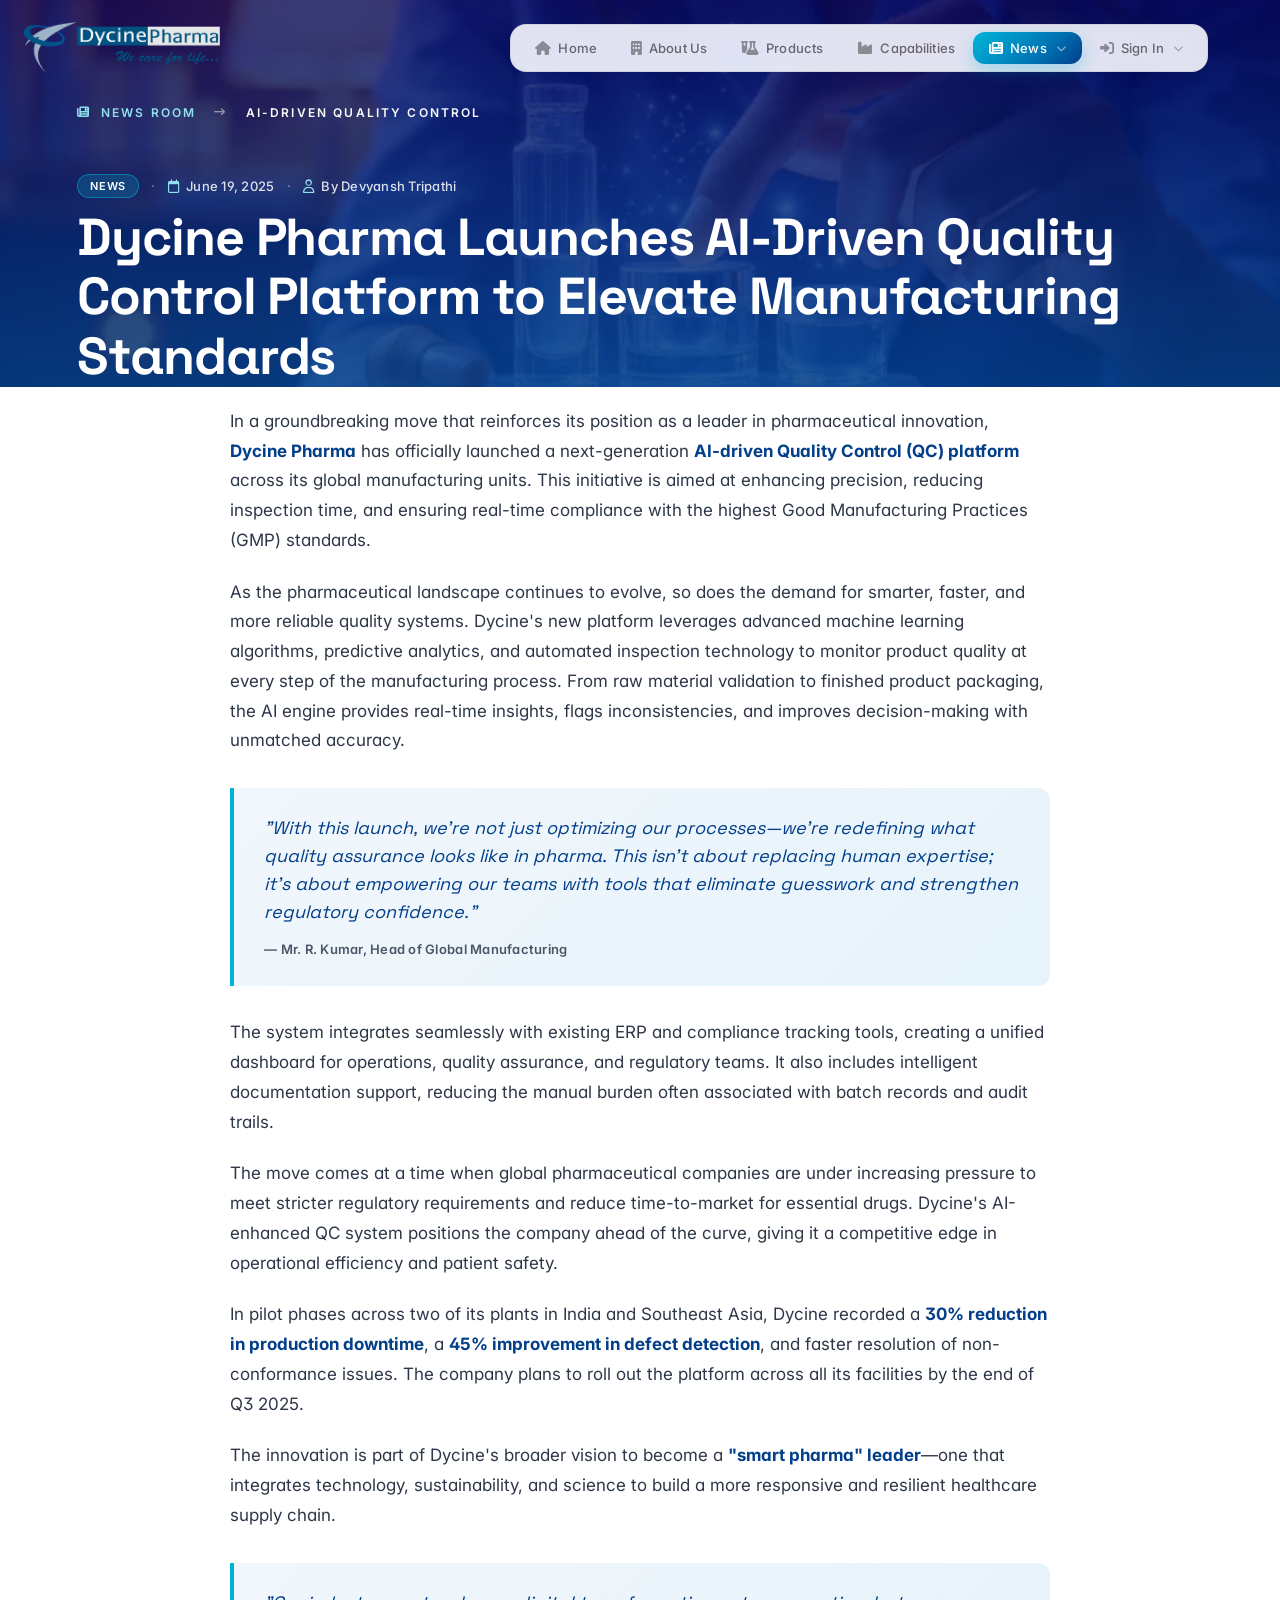
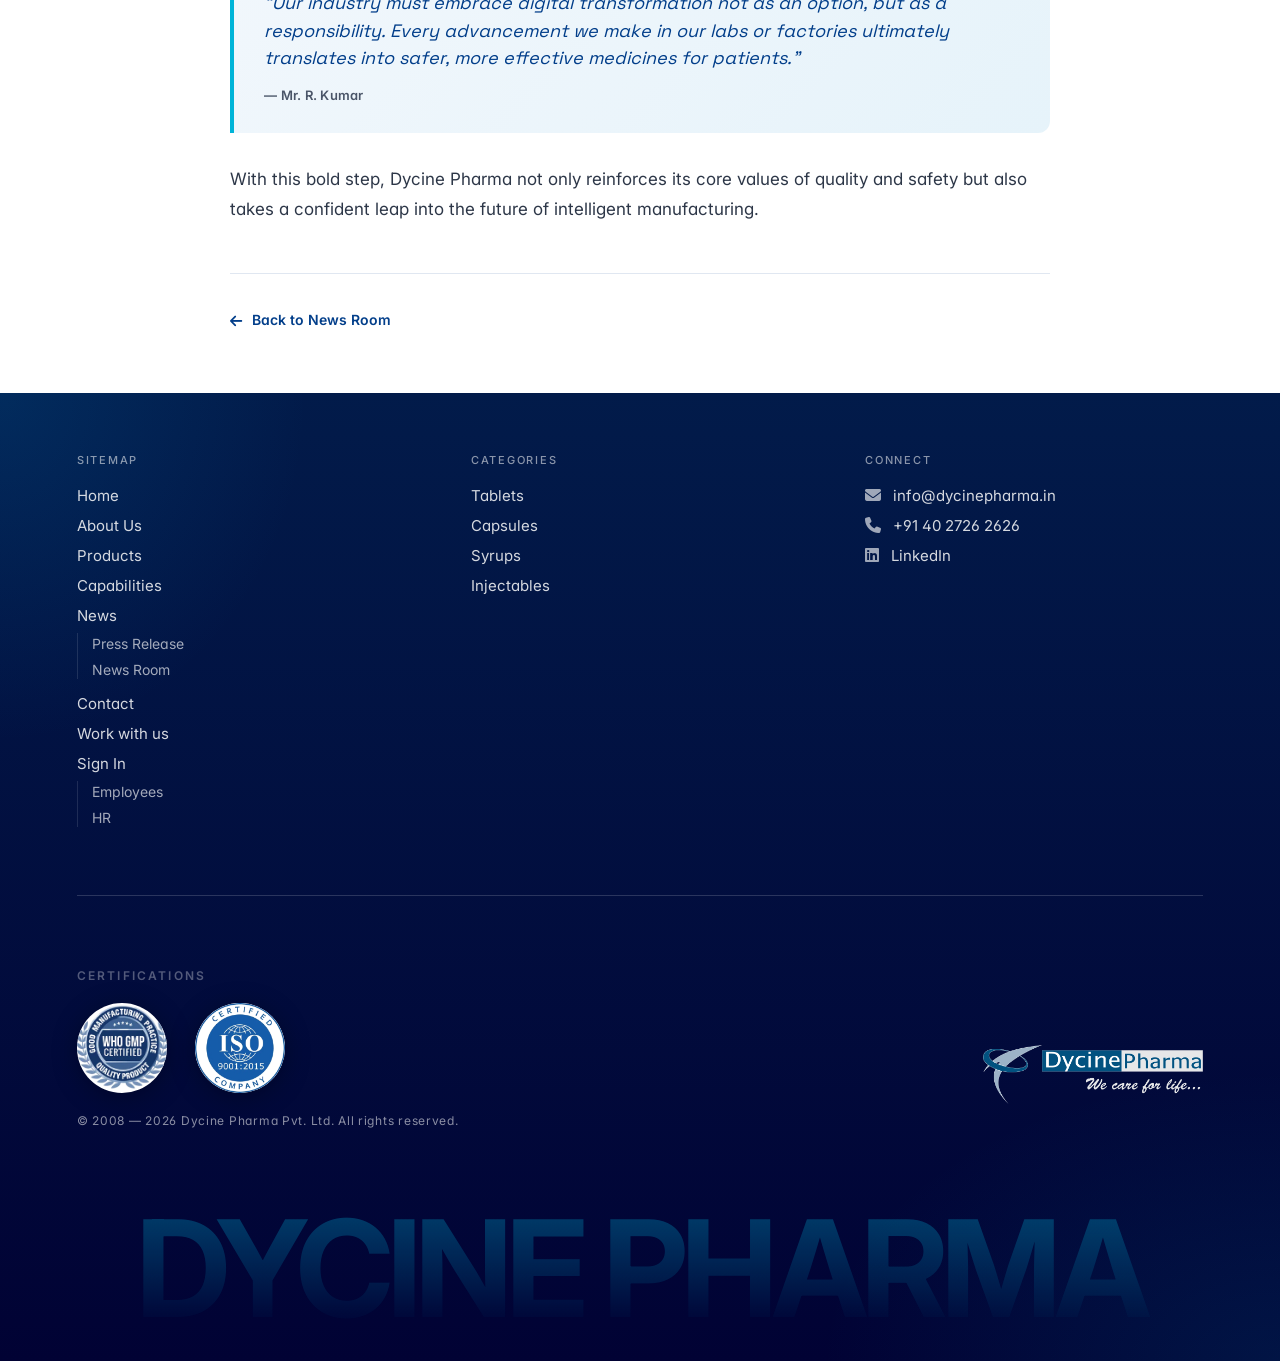
==== commit 3bd11001: "Slide 01 trial status + mobile nav fixes + sitemap expansion Slide 01 (featured carousel): - Drop th" ====
--- a/news-ai-quality-control.html
+++ b/news-ai-quality-control.html
@@ -39,8 +39,8 @@
       <a href="products.html?cat=Injectable" class="nav-link nav-sublink"><i class="fa-solid fa-syringe"></i>Injectables</a>
     </div>
     <a href="index.html#capabilities" class="nav-link"><i class="fa-solid fa-industry"></i>Capabilities</a>
-    <div class="nav-dropdown">
-      <button class="nav-link nav-dropdown-trigger is-active-page"><i class="fa-solid fa-newspaper"></i>News<i class="fa-solid fa-chevron-down nav-chevron"></i></button>
+    <div class="nav-dropdown news-dropdown">
+      <a href="news-room.html" class="nav-link nav-dropdown-trigger is-active-page"><i class="fa-solid fa-newspaper"></i>News<i class="fa-solid fa-chevron-down nav-chevron"></i></a>
       <div class="nav-dropdown-menu">
         <a href="press-releases.html" class="nav-dropdown-item"><i class="fa-solid fa-bullhorn"></i>Press Release</a>
         <a href="news-room.html" class="nav-dropdown-item"><i class="fa-solid fa-newspaper"></i>News Room</a>
@@ -121,8 +121,22 @@
         <li><a href="index.html#about">About Us</a></li>
         <li><a href="products.html">Products</a></li>
         <li><a href="index.html#capabilities">Capabilities</a></li>
+        <li>
+          <a href="news-room.html">News</a>
+          <ul class="footer-sublist">
+            <li><a href="press-releases.html">Press Release</a></li>
+            <li><a href="news-room.html">News Room</a></li>
+          </ul>
+        </li>
         <li><a href="index.html#contact">Contact</a></li>
-        <li><a href="https://accounts.zoho.in/signin" target="_blank">Sign In</a></li>
+        <li><a href="index.html#contact-careers">Work with us</a></li>
+        <li>
+          <a href="https://accounts.zoho.in/signin" target="_blank">Sign In</a>
+          <ul class="footer-sublist">
+            <li><a href="https://accounts.zoho.in/signin?servicename=VirtualOffice&signupurl=https%3A%2F%2Fwww.zoho.com%2Fmail%2Fzohomail-pricing.html&serviceurl=https%3A%2F%2Fmail.zoho.in%2Fzm%2F#search" target="_blank">Employees</a></li>
+            <li><a href="https://dycine.myerpweb.net/erp/login" target="_blank">HR</a></li>
+          </ul>
+        </li>
       </ul>
     </div>
     <div>
--- a/styles.css
+++ b/styles.css
@@ -394,11 +394,13 @@
   max-width: 1500px;
   margin: 0 auto;
   padding: 140px 0 120px;
+  display: grid;
+  grid-template-areas: "set";
 }
 
 .hero-eyebrow-row {
   display: flex;
-  justify-content: space-between;
+  justify-content: flex-start;
   align-items: center;
   gap: 24px;
   margin-bottom: 56px;
@@ -508,7 +510,6 @@
   color: #fff;
   box-shadow: 0 8px 24px rgba(0,180,216,0.32);
 }
-.btn-primary .arr { color: #fff; }
 .btn:hover {
   background: linear-gradient(135deg, var(--cyan-500) 0%, #0077B6 100%);
   color: #fff;
@@ -522,7 +523,43 @@
 }
 .btn .arr { color: var(--cyan-500); transition: color .3s, transform .25s; }
 .btn:hover .arr { color: #fff; transform: translateX(4px); }
+.btn-primary .arr { color: #fff; }
 .btn-primary:hover .arr { transform: translateX(4px); }
+
+/* Hero set swap — Set A (default) and Set B (snakebite focus) auto-loop.
+   Both sets share the same grid cell so swapping doesn't shift layout. */
+.hero-set {
+  grid-area: set;
+  min-width: 0;
+  transition: opacity 0.6s ease;
+}
+.hero-set:not(.is-active) {
+  opacity: 0;
+  visibility: hidden;
+  pointer-events: none;
+}
+.hero-set.is-active {
+  opacity: 1;
+  visibility: visible;
+  pointer-events: auto;
+}
+
+/* Label inside the burden grid, sits below the divider line and spans
+   the whole row above the four stats */
+.hero-stats-label {
+  grid-column: 1 / -1;
+  margin-bottom: 16px;
+  font-family: 'Inter', sans-serif;
+  font-size: 11px;
+  letter-spacing: 0.18em;
+  font-weight: 700;
+  text-transform: uppercase;
+  opacity: 0.7;
+  display: inline-flex;
+  align-items: center;
+  gap: 8px;
+}
+.hero-stats-label i { font-size: 12px; opacity: 0.8; }
 
 .hero-stats {
   display: grid;
@@ -531,6 +568,13 @@
   border-top: 1px solid rgba(250,250,250,0.18);
   padding-top: 28px;
   margin-top: 48px;
+}
+.hero-stats.hero-stats-4 { grid-template-columns: repeat(4, 1fr); }
+@media (max-width: 820px) {
+  .hero-stats.hero-stats-4 {
+    grid-template-columns: repeat(2, 1fr);
+    gap: 24px 16px;
+  }
 }
 .hero-stats .s .num {
   font-weight: 600;
@@ -1719,6 +1763,25 @@
   opacity: 0.7;
   margin-bottom: 8px;
 }
+.slide .trial-status {
+  display: inline-flex;
+  align-items: center;
+  gap: 10px;
+  font-family: 'Inter', sans-serif;
+  font-size: 12px;
+  font-weight: 700;
+  letter-spacing: 0.14em;
+  text-transform: uppercase;
+  color: var(--cyan-500);
+  margin: 0 0 14px;
+}
+.slide .trial-status .blink {
+  width: 8px;
+  height: 8px;
+  border-radius: 50%;
+  background: var(--cyan-500);
+  display: inline-block;
+}
 .slide h3 {
   font-weight: 700;
   font-size: clamp(28px, 3.4vw, 48px);
@@ -1893,9 +1956,10 @@
   .products-massive-text {
     font-size: clamp(22px, 8.5vw, 40px);
     letter-spacing: -0.035em;
-    white-space: nowrap;
-    overflow: hidden;
+    white-space: normal;
+    overflow: visible;
     text-overflow: clip;
+    word-break: keep-all;
   }
   .products-chevron-svg { width: 72px; }
 }
@@ -2470,6 +2534,24 @@
   transition: opacity .2s, color .2s;
 }
 .footer ul a:hover { color: var(--cyan-500); opacity: 1; }
+
+/* Sitemap sub-items (Press Release / News Room under News, Employees / HR
+   under Sign In). Smaller, dimmer, indented. */
+.footer ul .footer-sublist {
+  list-style: none;
+  margin: 8px 0 4px;
+  padding-left: 14px;
+  display: flex;
+  flex-direction: column;
+  gap: 6px;
+  border-left: 1px solid rgba(250,250,250,0.12);
+}
+.footer ul .footer-sublist li { margin: 0; }
+.footer ul .footer-sublist a {
+  font-size: 14px;
+  opacity: 0.65;
+}
+.footer ul .footer-sublist a:hover { opacity: 1; }
 
 .footer-certs {
   max-width: 1500px;
@@ -2766,6 +2848,16 @@
     border-radius: 10px;
     background: rgba(0,180,216,0.06);
   }
+  /* News dropdown in mobile: hide the expanded menu + chevron — News
+     acts as a direct link to news-room.html instead */
+  .top-nav.is-open .news-dropdown .nav-dropdown-menu,
+  .nav-links.is-teleported .news-dropdown .nav-dropdown-menu {
+    display: none !important;
+  }
+  .top-nav.is-open .news-dropdown .nav-chevron,
+  .nav-links.is-teleported .news-dropdown .nav-chevron {
+    display: none !important;
+  }
   /* Mobile: dark translucent gradient for readability — ABOVE the video */
   .hero::before {
     content: "";
@@ -3185,15 +3277,14 @@
 .products-page .footer { padding: 80px 6vw 32px; padding-right: 6vw; }
 
 /* Page-active nav state */
-.nav-link.is-active-page {
-  background: var(--cyan-500);
-  color: var(--navy-900);
-}
-.nav-link.is-active-page i { color: var(--navy-900); opacity: 1; }
+.nav-link.is-active-page,
 .top-nav.is-hero .nav-link.is-active-page {
-  background: var(--cyan-500);
-  color: var(--navy-900);
-}
+  background: linear-gradient(135deg, var(--cyan-500) 0%, #0077B6 60%, #023E8A 100%);
+  color: #ffffff;
+  box-shadow: 0 6px 18px rgba(0,180,216,0.30);
+}
+.nav-link.is-active-page i,
+.top-nav.is-hero .nav-link.is-active-page i { color: #ffffff; opacity: 1; }
 
 /* Hero */
 .products-hero {
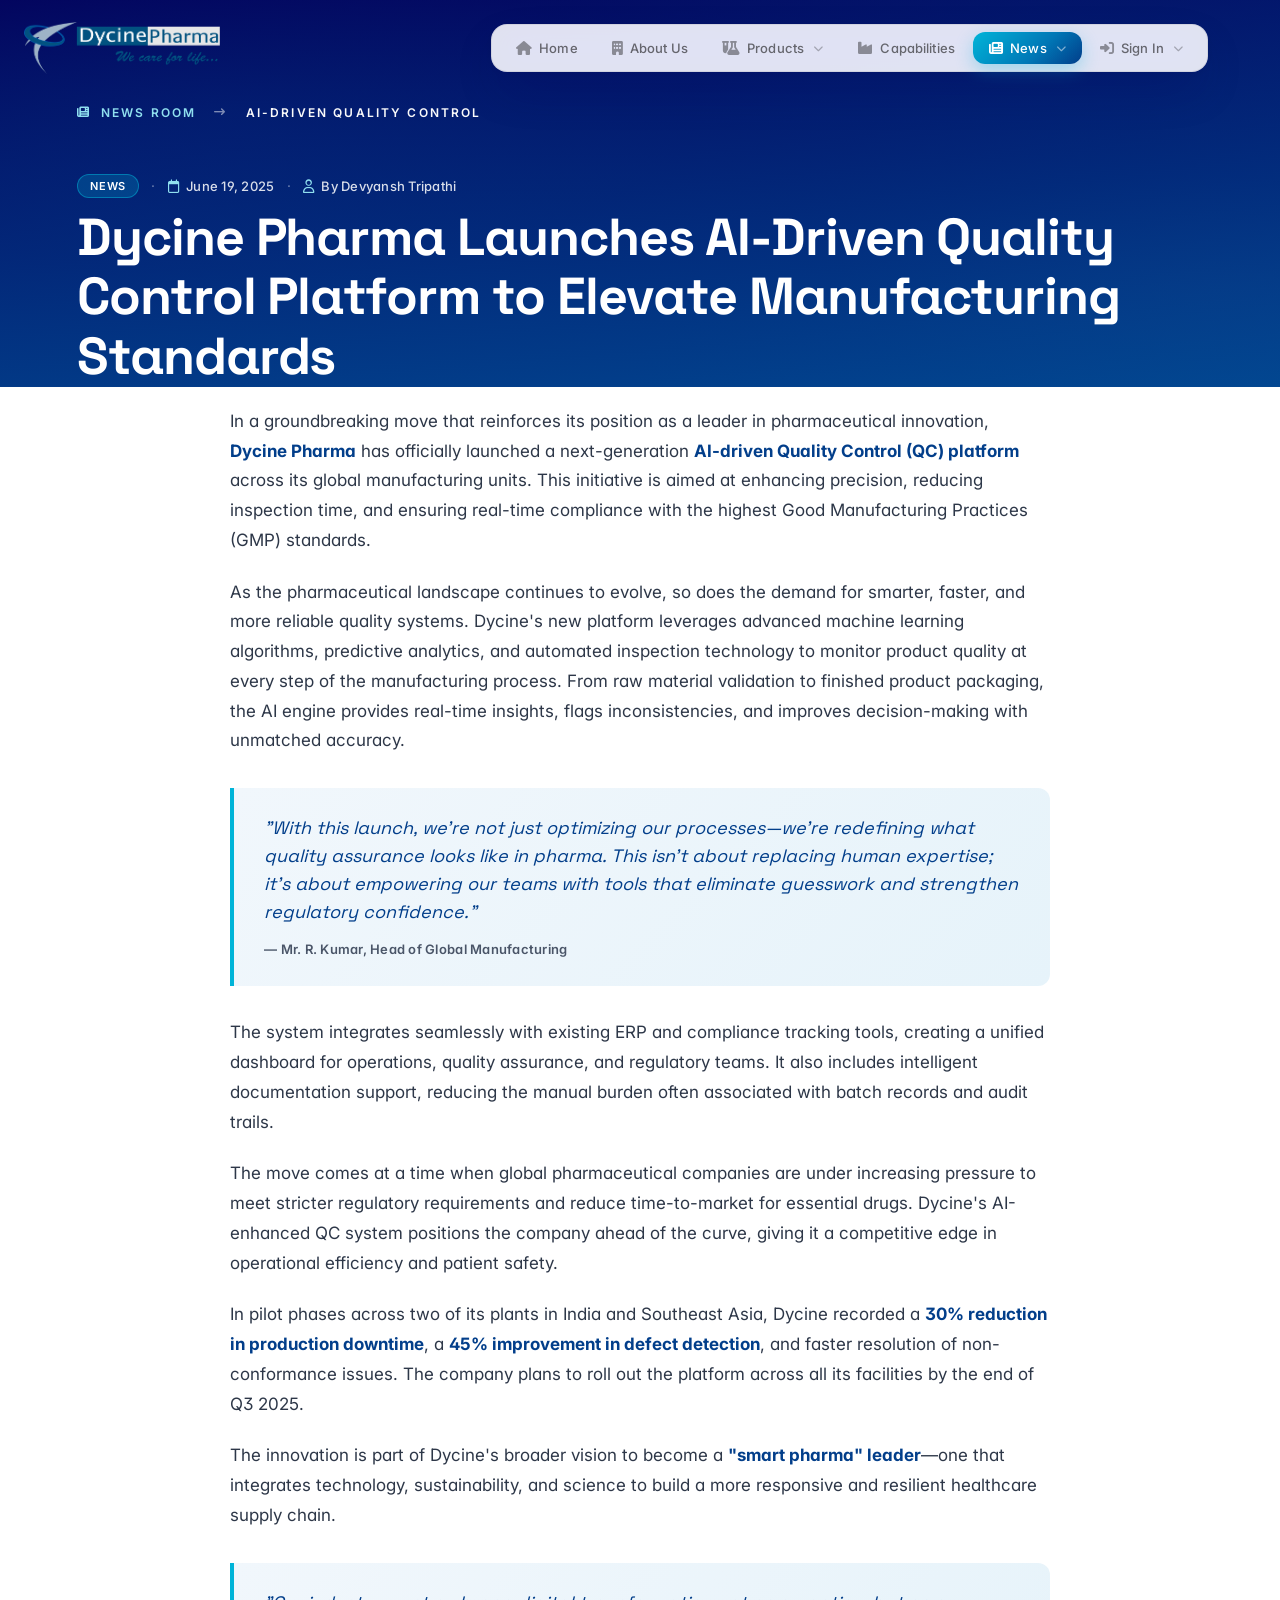
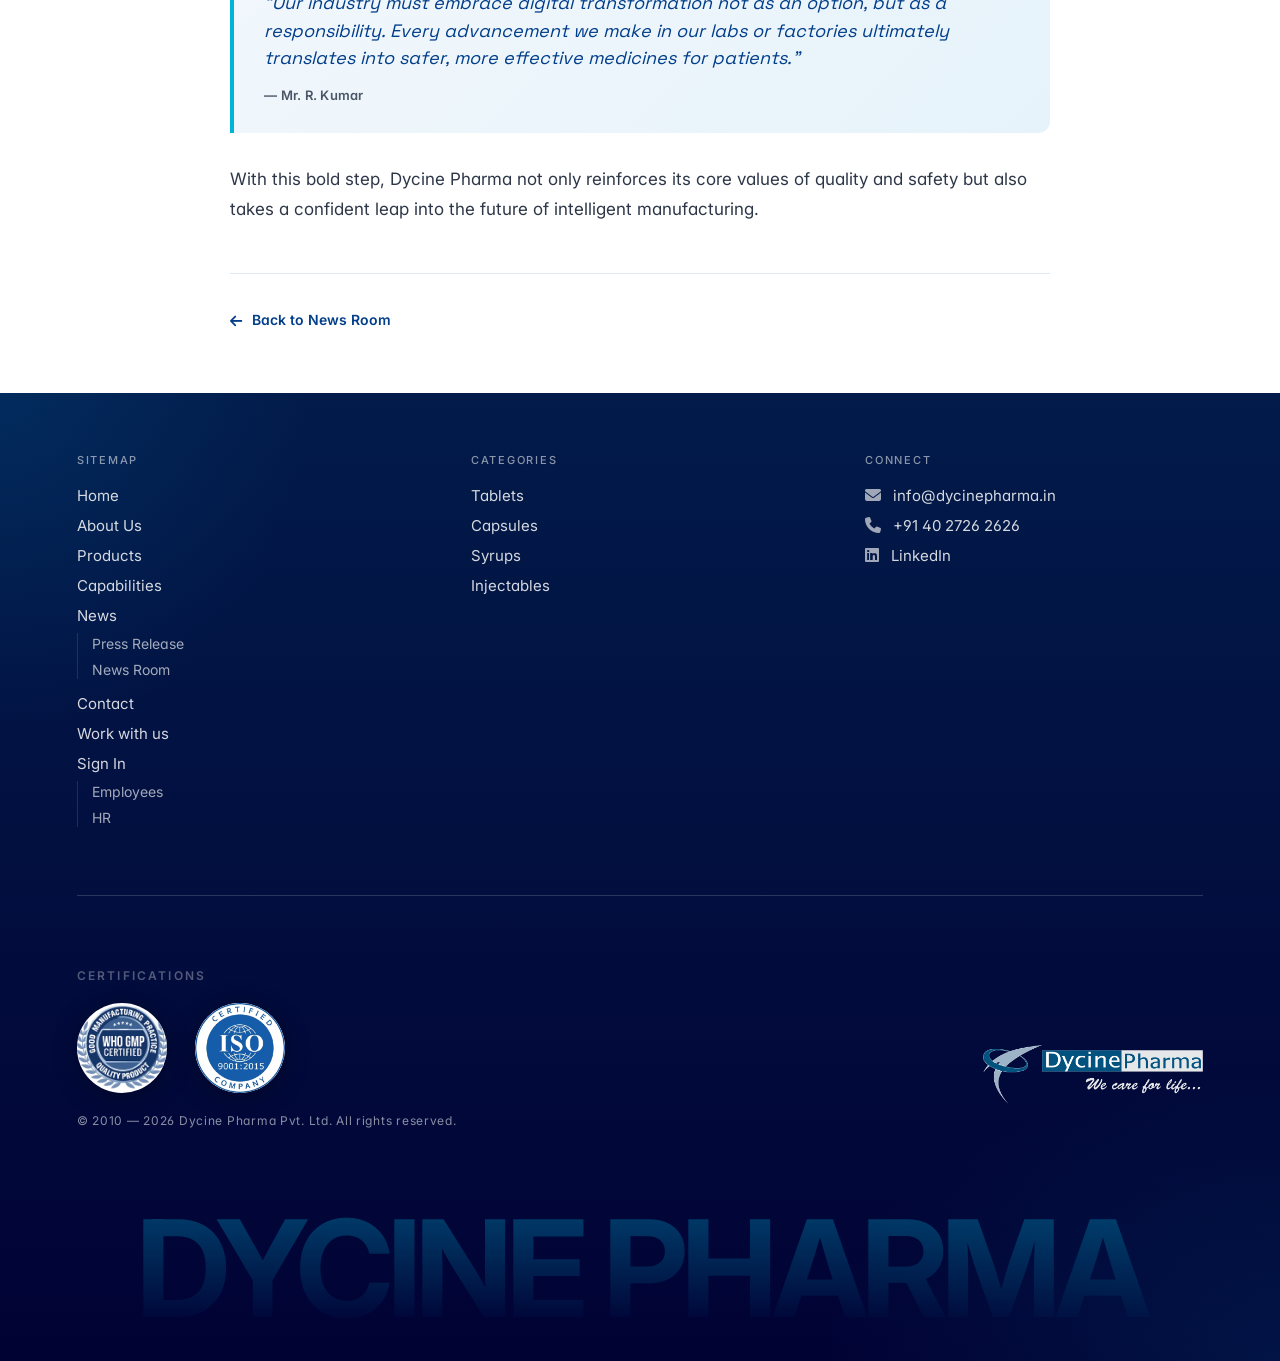
==== commit 0bdf94f7: "Est. 2010 rebrand, remove AI/GMP hero images, fix mobile News + desktop Products dropdown - Hero bad" ====
--- a/news-ai-quality-control.html
+++ b/news-ai-quality-control.html
@@ -13,7 +13,7 @@
 <link href="https://fonts.googleapis.com/css2?family=Inter:wght@300;400;500;600;700;800;900&family=Space+Grotesk:wght@400;500;600;700&family=JetBrains+Mono:wght@400;500&display=swap" rel="stylesheet">
 
 <link rel="stylesheet" href="https://cdnjs.cloudflare.com/ajax/libs/font-awesome/6.5.1/css/all.min.css" crossorigin="anonymous" referrerpolicy="no-referrer" />
-<link rel="stylesheet" href="styles.css?v=7">
+<link rel="stylesheet" href="styles.css?v=8">
 </head>
 
 <body data-theme="dark" class="press-page news-page article-page">
@@ -31,12 +31,14 @@
     </div>
     <a href="index.html" class="nav-link"><i class="fa-solid fa-house"></i>Home</a>
     <a href="index.html#about" class="nav-link"><i class="fa-solid fa-building"></i>About Us</a>
-    <a href="products.html" class="nav-link"><i class="fa-solid fa-flask-vial"></i>Products</a>
-    <div class="nav-products-submenu">
-      <a href="products.html?cat=Tablet" class="nav-link nav-sublink"><i class="fa-solid fa-tablets"></i>Tablets</a>
-      <a href="products.html?cat=Capsule" class="nav-link nav-sublink"><i class="fa-solid fa-capsules"></i>Capsules</a>
-      <a href="products.html?cat=Syrup" class="nav-link nav-sublink"><i class="fa-solid fa-prescription-bottle"></i>Syrups</a>
-      <a href="products.html?cat=Injectable" class="nav-link nav-sublink"><i class="fa-solid fa-syringe"></i>Injectables</a>
+    <div class="nav-dropdown products-dropdown">
+      <a href="products.html" class="nav-link"><i class="fa-solid fa-flask-vial"></i>Products<i class="fa-solid fa-chevron-down nav-chevron"></i></a>
+      <div class="nav-products-submenu">
+        <a href="products.html?cat=Tablet" class="nav-link nav-sublink"><i class="fa-solid fa-tablets"></i>Tablets</a>
+        <a href="products.html?cat=Capsule" class="nav-link nav-sublink"><i class="fa-solid fa-capsules"></i>Capsules</a>
+        <a href="products.html?cat=Syrup" class="nav-link nav-sublink"><i class="fa-solid fa-prescription-bottle"></i>Syrups</a>
+        <a href="products.html?cat=Injectable" class="nav-link nav-sublink"><i class="fa-solid fa-syringe"></i>Injectables</a>
+      </div>
     </div>
     <a href="index.html#capabilities" class="nav-link"><i class="fa-solid fa-industry"></i>Capabilities</a>
     <div class="nav-dropdown news-dropdown">
@@ -171,7 +173,7 @@
         </div>
       </div>
       <div class="footer-bottom">
-        <div>© 2008 — 2026 Dycine Pharma Pvt. Ltd. All rights reserved.</div>
+        <div>© 2010 — 2026 Dycine Pharma Pvt. Ltd. All rights reserved.</div>
       </div>
     </div>
     <div class="footer-bottom-right">
@@ -183,6 +185,6 @@
   <div class="footer-massive">DYCINE PHARMA</div>
 </section>
 
-<script src="main.js?v=7"></script>
+<script src="main.js?v=8"></script>
 </body>
 </html>
--- a/styles.css
+++ b/styles.css
@@ -177,8 +177,59 @@
 .top-nav.is-hero .nav-link.is-active i { color: #ffffff; opacity: 1; }
 .nav-link i { font-size: 14px; opacity: 0.7; }
 
-/* Products subcategory submenu — hidden everywhere (Products is a single nav link) */
-.nav-products-submenu { display: none !important; }
+/* Products dropdown submenu — hover-revealed on desktop (like the News dropdown).
+   Hidden on mobile via the ≤820px media query, where Products is a direct link. */
+.nav-products-submenu {
+  position: absolute;
+  top: calc(100% + 8px);
+  left: 0;
+  display: flex;
+  flex-direction: column;
+  gap: 2px;
+  min-width: 190px;
+  padding: 6px;
+  background: rgba(255,255,255,0.92);
+  backdrop-filter: blur(18px) saturate(1.8);
+  -webkit-backdrop-filter: blur(18px) saturate(1.8);
+  border: 1px solid rgba(18,18,18,0.08);
+  border-radius: 14px;
+  box-shadow: var(--shadow-float);
+  opacity: 0;
+  visibility: hidden;
+  transform: translateY(-6px);
+  transition: opacity .25s, visibility .25s, transform .25s cubic-bezier(.22,1,.36,1);
+  z-index: 60;
+}
+.products-dropdown:hover .nav-products-submenu {
+  opacity: 1;
+  visibility: visible;
+  transform: translateY(0);
+}
+.products-dropdown:hover .nav-chevron { transform: rotate(180deg); }
+/* Submenu items styled like dropdown items (dark text on the white menu),
+   overriding the horizontal nav-link + is-hero white styles. */
+.top-nav .nav-products-submenu .nav-sublink {
+  width: 100%;
+  padding: 10px 14px;
+  border-radius: 10px;
+  font-size: 13px;
+  color: rgba(18,18,18,0.7);
+  background: transparent;
+  box-shadow: none;
+}
+.top-nav .nav-products-submenu .nav-sublink i {
+  color: var(--cyan-500);
+  opacity: 0.9;
+  width: 18px;
+  text-align: center;
+}
+.top-nav .nav-products-submenu .nav-sublink:hover {
+  background: var(--cyan-500);
+  color: var(--navy-900);
+  box-shadow: none;
+  transform: none;
+}
+.top-nav .nav-products-submenu .nav-sublink:hover i { color: var(--navy-900); opacity: 1; }
 
 /* Mobile menu logo — only visible inside the open burger menu */
 .mobile-menu-logo { display: none; }
@@ -2772,13 +2823,12 @@
     display: flex;
     flex-direction: column;
   }
-  /* Products submenu - visible inline on mobile only */
+  /* Mobile: Products is a direct link — hide the submenu + its chevron. */
   .nav-products-submenu {
-    width: 100%;
-    display: flex;
-    flex-direction: column;
-    gap: 6px;
-    padding: 4px 0 4px 16px;
+    display: none;
+  }
+  .products-dropdown .nav-chevron {
+    display: none !important;
   }
   .top-nav.is-open .nav-products-submenu .nav-sublink,
   .nav-links.is-teleported .nav-products-submenu .nav-sublink {
@@ -4390,9 +4440,9 @@
   z-index: 1;
 }
 .article-hero .products-hero-inner { position: relative; z-index: 2; }
-.article-hero-1 { background-image: url("uploads/gmp.webp"); }
+/* article-hero-1 (GMP) & article-hero-3 (AI): background image removed —
+   they fall back to the .products-hero blue gradient + ::before overlay. */
 .article-hero-2 { background-image: url("uploads/awward.webp"); }
-.article-hero-3 { background-image: url("uploads/AI.webp"); }
 .article-meta-row {
   display: flex;
   flex-wrap: wrap;
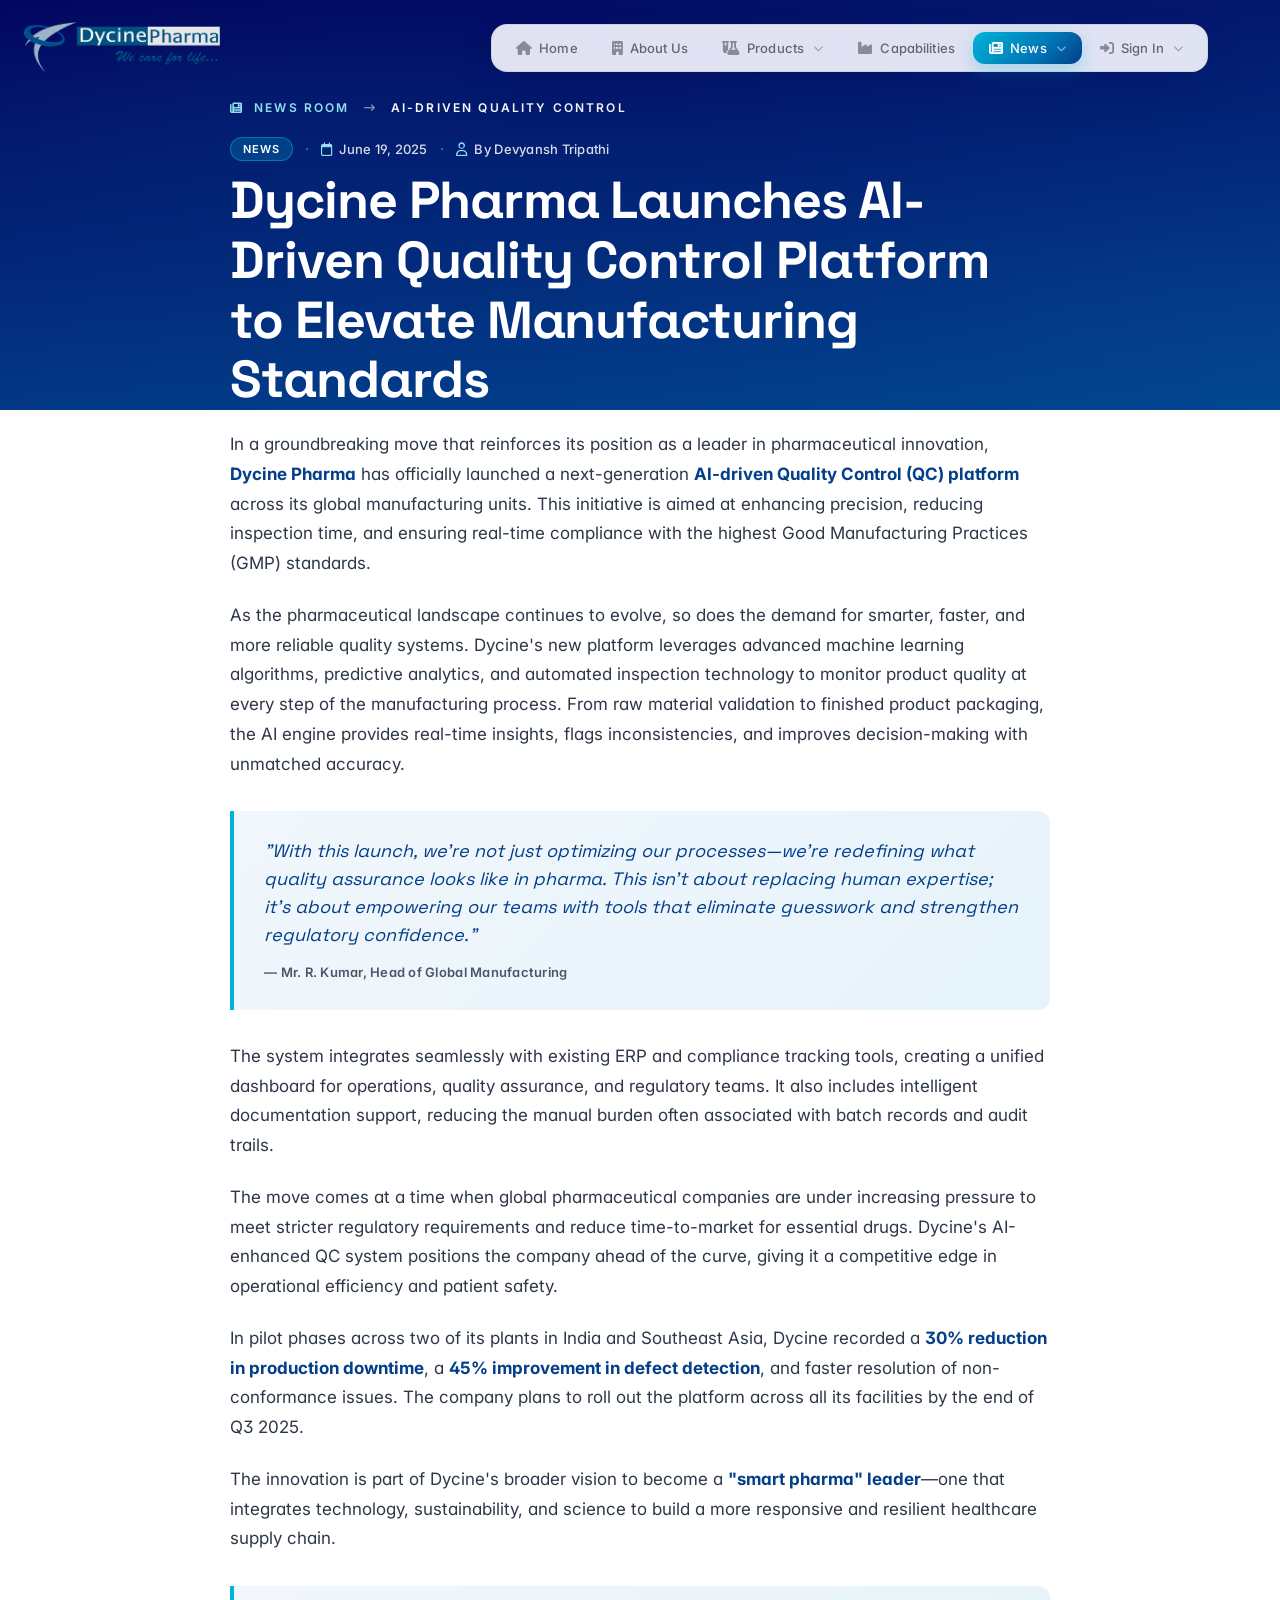
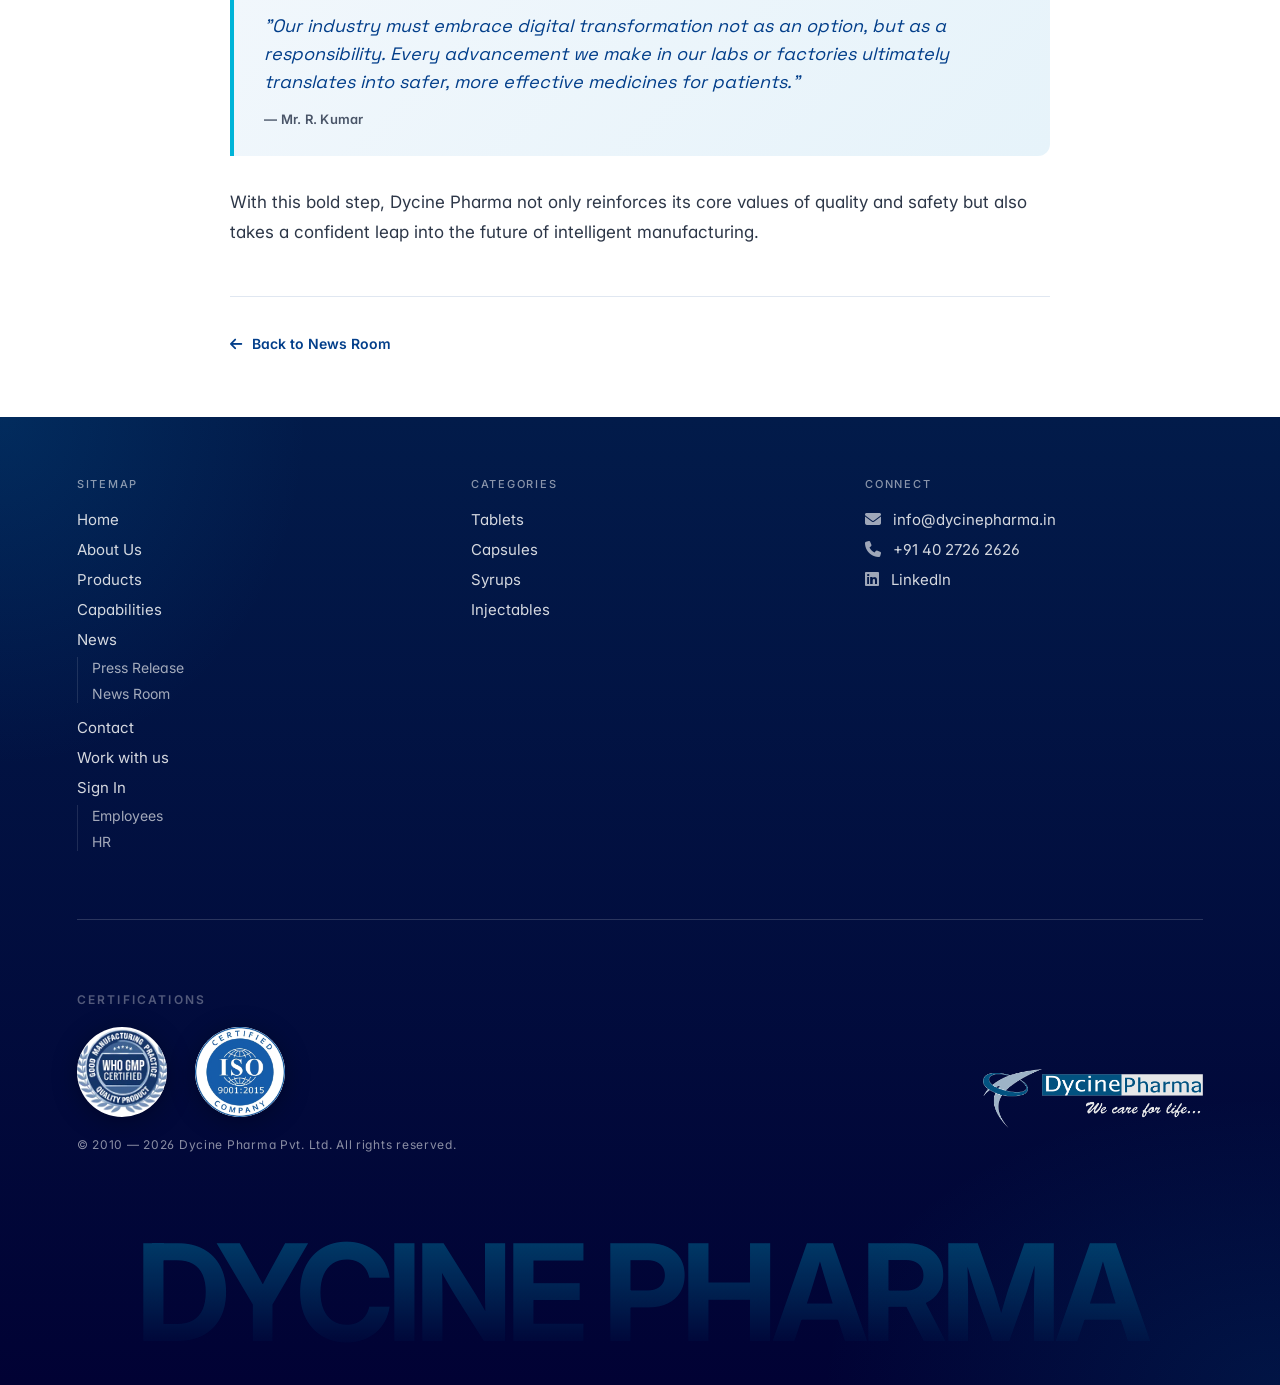
==== commit d1caaf2d: "Mobile polish for news/article pages + Set B hero CT1 copy + article hero cleanup - Article hero: al" ====
--- a/news-ai-quality-control.html
+++ b/news-ai-quality-control.html
@@ -13,7 +13,7 @@
 <link href="https://fonts.googleapis.com/css2?family=Inter:wght@300;400;500;600;700;800;900&family=Space+Grotesk:wght@400;500;600;700&family=JetBrains+Mono:wght@400;500&display=swap" rel="stylesheet">
 
 <link rel="stylesheet" href="https://cdnjs.cloudflare.com/ajax/libs/font-awesome/6.5.1/css/all.min.css" crossorigin="anonymous" referrerpolicy="no-referrer" />
-<link rel="stylesheet" href="styles.css?v=8">
+<link rel="stylesheet" href="styles.css?v=12">
 </head>
 
 <body data-theme="dark" class="press-page news-page article-page">
@@ -185,6 +185,6 @@
   <div class="footer-massive">DYCINE PHARMA</div>
 </section>
 
-<script src="main.js?v=8"></script>
+<script src="main.js?v=12"></script>
 </body>
 </html>
--- a/styles.css
+++ b/styles.css
@@ -458,6 +458,14 @@
   flex-wrap: wrap;
 }
 .hero-eyebrow-row .eyebrow { opacity: 0.85; }
+/* CT1 legend — sits on its own line under the status pill */
+.hero-ct1-note {
+  flex-basis: 100%;
+  margin-top: -14px;
+  font-size: 12px;
+  letter-spacing: 0.06em;
+  opacity: 0.6;
+}
 .pill {
   display: inline-flex;
   align-items: center;
@@ -3355,9 +3363,10 @@
   z-index: 2;
 }
 .products-breadcrumb {
-  display: inline-flex;
-  align-items: center;
-  gap: 18px;
+  display: flex;
+  align-items: center;
+  flex-wrap: wrap;
+  gap: 6px 14px;
   font-family: 'Inter', sans-serif;
   font-size: 12px;
   font-weight: 600;
@@ -3366,6 +3375,9 @@
   color: rgba(250,250,250,0.7);
   margin-bottom: 36px;
 }
+/* Each crumb stays on one line; the row wraps as whole crumbs on small screens */
+.products-breadcrumb a,
+.products-breadcrumb .bc-current { white-space: nowrap; }
 .products-breadcrumb a {
   display: inline-flex;
   align-items: center;
@@ -4440,9 +4452,8 @@
   z-index: 1;
 }
 .article-hero .products-hero-inner { position: relative; z-index: 2; }
-/* article-hero-1 (GMP) & article-hero-3 (AI): background image removed —
-   they fall back to the .products-hero blue gradient + ::before overlay. */
-.article-hero-2 { background-image: url("uploads/awward.webp"); }
+/* All article heroes use the clean .products-hero blue gradient + ::before
+   overlay — background photos removed for a consistent look across pages. */
 .article-meta-row {
   display: flex;
   flex-wrap: wrap;
@@ -4556,7 +4567,19 @@
 .article-page .article-main { padding: 20px 6vw 60px !important; }
 .article-page .article-hero .article-title { margin: 0 !important; padding: 0 !important; }
 .article-page .article-meta-row { margin-bottom: 10px !important; }
+/* Align hero content (breadcrumb / meta / title) to the same centered column
+   as the article body, so nothing is indented or misaligned. */
+.article-page .article-hero .products-hero-inner { max-width: 820px; margin: 0 auto; }
+.article-page .products-breadcrumb { margin-bottom: 22px; }
 @media (max-width: 720px) {
-  .article-page .article-hero { padding: 90px 5vw 0 !important; }
-  .article-page .article-main { padding: 16px 5vw 50px !important; }
-}
+  /* Breathing room at the bottom of the blue hero so the title isn't flush
+     against the white body, and consistent 5vw gutters matching the body. */
+  .article-page .article-hero { padding: 84px 5vw 22px !important; }
+  .article-page .article-main { padding: 24px 5vw 52px !important; }
+  .article-page .products-breadcrumb { margin-bottom: 16px; }
+  /* Meta row: tidy wrapping, drop the dot separators so a wrapped byline
+     never leaves a dangling "·" at the end of a line. */
+  .article-page .article-meta-row { gap: 8px 14px; margin: 14px 0 16px !important; }
+  .article-page .article-meta-sep { display: none; }
+  .article-page .article-title { line-height: 1.12; }
+}
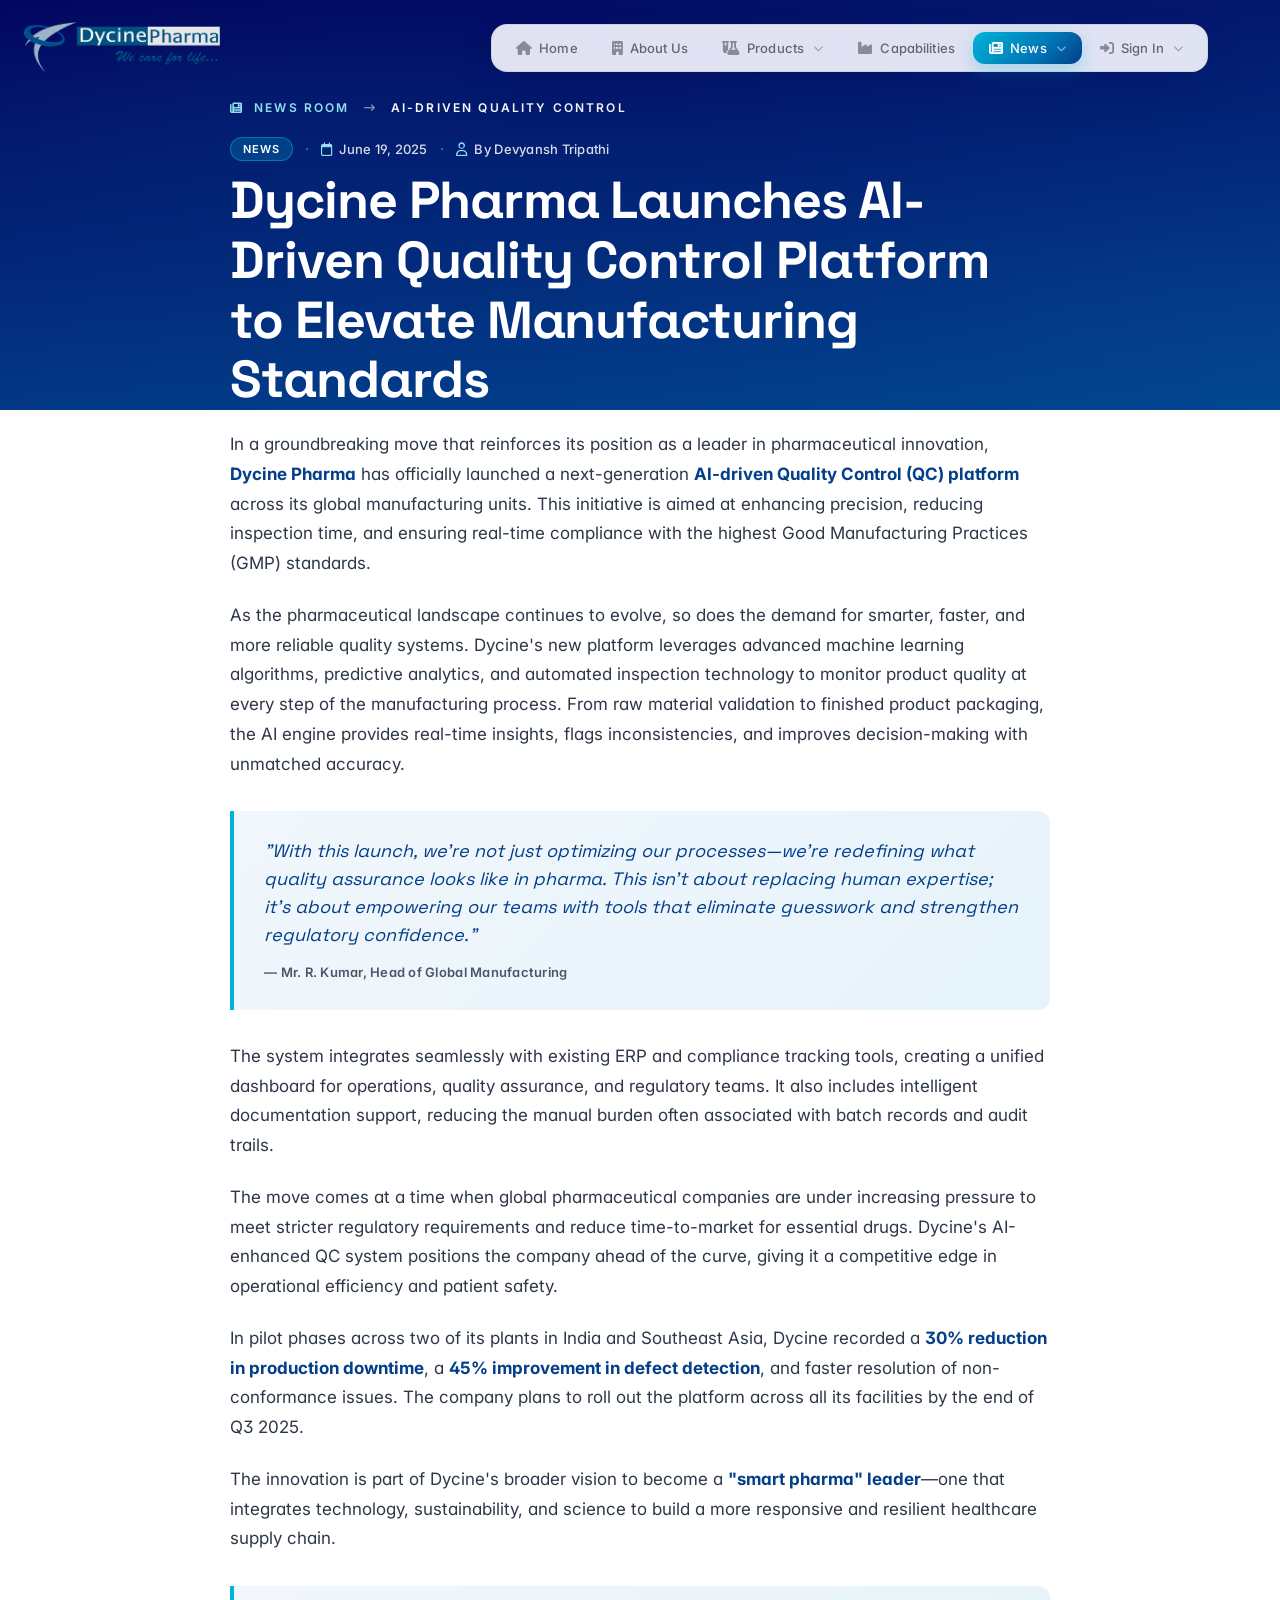
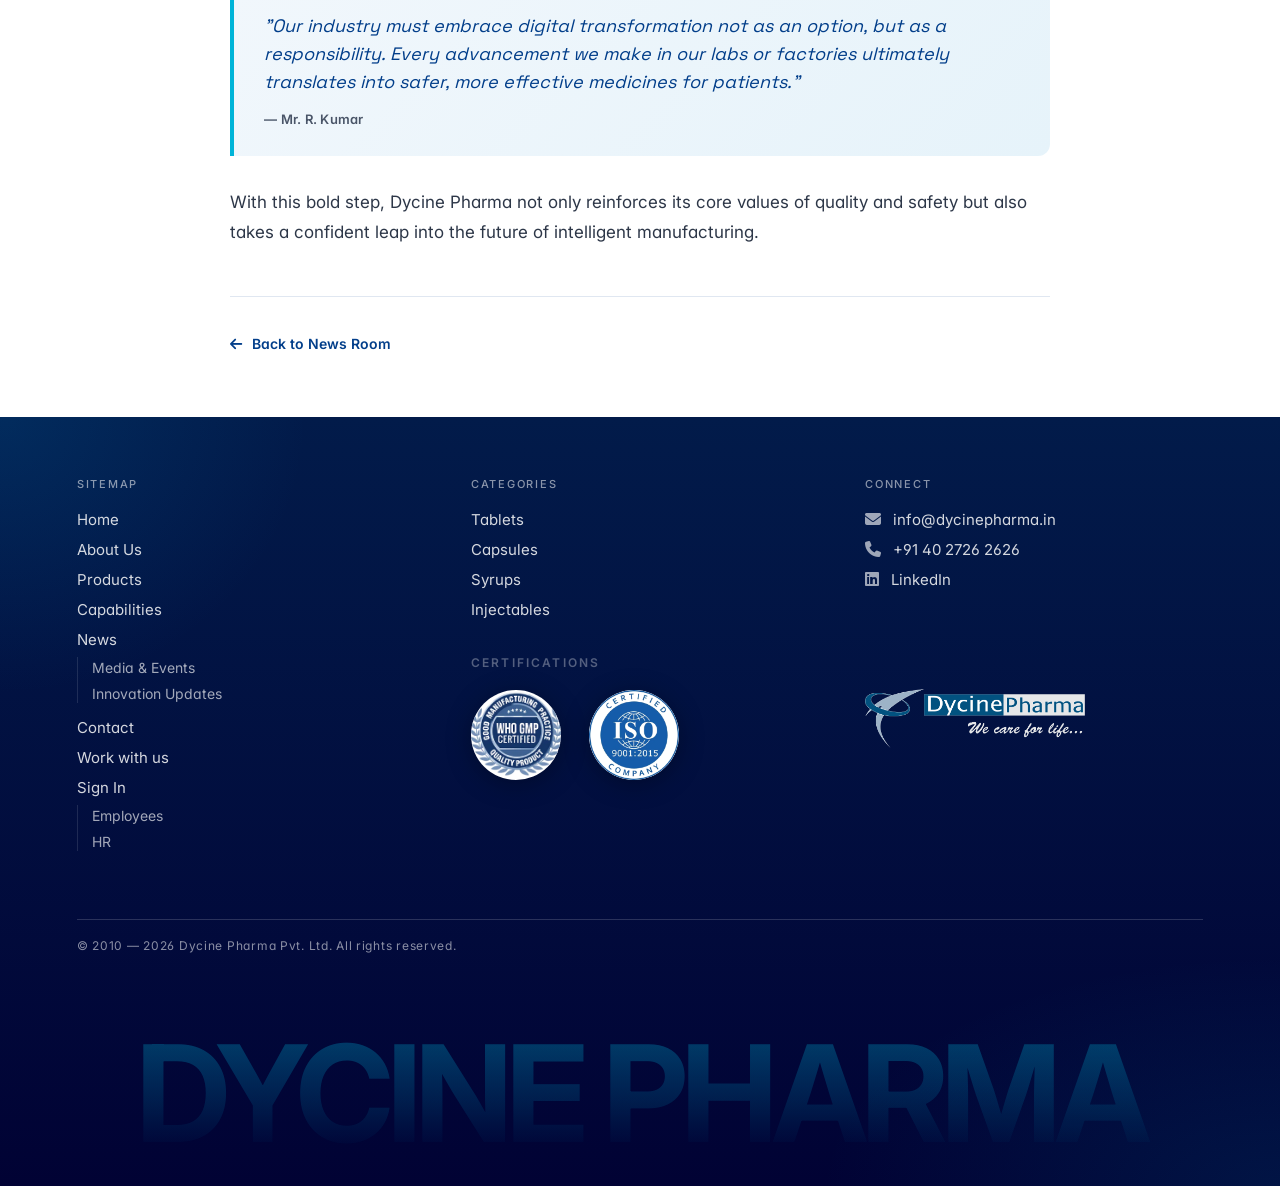
==== commit aa0144d9: "Footer layout across all pages, mobile nav accordion, news section toggle, nav/footer renames, cert " ====
--- a/news-ai-quality-control.html
+++ b/news-ai-quality-control.html
@@ -13,7 +13,7 @@
 <link href="https://fonts.googleapis.com/css2?family=Inter:wght@300;400;500;600;700;800;900&family=Space+Grotesk:wght@400;500;600;700&family=JetBrains+Mono:wght@400;500&display=swap" rel="stylesheet">
 
 <link rel="stylesheet" href="https://cdnjs.cloudflare.com/ajax/libs/font-awesome/6.5.1/css/all.min.css" crossorigin="anonymous" referrerpolicy="no-referrer" />
-<link rel="stylesheet" href="styles.css?v=12">
+<link rel="stylesheet" href="styles.css?v=13">
 </head>
 
 <body data-theme="dark" class="press-page news-page article-page">
@@ -42,10 +42,10 @@
     </div>
     <a href="index.html#capabilities" class="nav-link"><i class="fa-solid fa-industry"></i>Capabilities</a>
     <div class="nav-dropdown news-dropdown">
-      <a href="news-room.html" class="nav-link nav-dropdown-trigger is-active-page"><i class="fa-solid fa-newspaper"></i>News<i class="fa-solid fa-chevron-down nav-chevron"></i></a>
+      <a href="press-releases.html" class="nav-link nav-dropdown-trigger is-active-page"><i class="fa-solid fa-newspaper"></i>News<i class="fa-solid fa-chevron-down nav-chevron"></i></a>
       <div class="nav-dropdown-menu">
-        <a href="press-releases.html" class="nav-dropdown-item"><i class="fa-solid fa-bullhorn"></i>Press Release</a>
-        <a href="news-room.html" class="nav-dropdown-item"><i class="fa-solid fa-newspaper"></i>News Room</a>
+        <a href="press-releases.html" class="nav-dropdown-item"><i class="fa-solid fa-bullhorn"></i>Media &amp; Events</a>
+        <a href="news-room.html" class="nav-dropdown-item"><i class="fa-solid fa-newspaper"></i>Innovation Updates</a>
       </div>
     </div>
     <div class="nav-dropdown">
@@ -126,8 +126,8 @@
         <li>
           <a href="news-room.html">News</a>
           <ul class="footer-sublist">
-            <li><a href="press-releases.html">Press Release</a></li>
-            <li><a href="news-room.html">News Room</a></li>
+            <li><a href="press-releases.html">Media &amp; Events</a></li>
+            <li><a href="news-room.html">Innovation Updates</a></li>
           </ul>
         </li>
         <li><a href="index.html#contact">Contact</a></li>
@@ -149,19 +149,7 @@
         <li><a href="products.html?cat=Syrup">Syrups</a></li>
         <li><a href="products.html?cat=Injectable">Injectables</a></li>
       </ul>
-    </div>
-    <div>
-      <h4>Connect</h4>
-      <ul>
-        <li><a href="mailto:info@dycinepharma.in"><i class="fa-solid fa-envelope"></i> info@dycinepharma.in</a></li>
-        <li><a href="tel:+914027262626"><i class="fa-solid fa-phone"></i> +91 40 2726 2626</a></li>
-        <li><a href="#"><i class="fa-brands fa-linkedin"></i> LinkedIn</a></li>
-      </ul>
-    </div>
-  </div>
-  <div class="footer-bottom-row">
-    <div class="footer-bottom-left">
-      <div class="footer-certs">
+      <div class="footer-certs footer-col-certs">
         <h4>Certifications</h4>
         <div class="cert-row">
           <a href="https://dycinepharma.in/wp-content/uploads/2025/09/New-Doc-09-25-2025-15.12.pdf" target="_blank" rel="noopener" aria-label="WHO GMP Certification (PDF)">
@@ -172,19 +160,25 @@
           </a>
         </div>
       </div>
-      <div class="footer-bottom">
-        <div>© 2010 — 2026 Dycine Pharma Pvt. Ltd. All rights reserved.</div>
-      </div>
     </div>
-    <div class="footer-bottom-right">
-      <a href="index.html" aria-label="Dycine Pharma" class="flogo-wrap">
+    <div>
+      <h4>Connect</h4>
+      <ul>
+        <li><a href="mailto:info@dycinepharma.in"><i class="fa-solid fa-envelope"></i> info@dycinepharma.in</a></li>
+        <li><a href="tel:+914027262626"><i class="fa-solid fa-phone"></i> +91 40 2726 2626</a></li>
+        <li><a href="#"><i class="fa-brands fa-linkedin"></i> LinkedIn</a></li>
+      </ul>
+      <a href="index.html" aria-label="Dycine Pharma" class="flogo-wrap footer-col-logo">
         <img src="assets/logo-dark.png" alt="Dycine Pharma" />
       </a>
     </div>
   </div>
+  <div class="footer-bottom footer-copyright-row">
+    <div>© 2010 — 2026 Dycine Pharma Pvt. Ltd. All rights reserved.</div>
+  </div>
   <div class="footer-massive">DYCINE PHARMA</div>
 </section>
 
-<script src="main.js?v=12"></script>
+<script src="main.js?v=13"></script>
 </body>
 </html>
--- a/styles.css
+++ b/styles.css
@@ -454,7 +454,7 @@
   justify-content: flex-start;
   align-items: center;
   gap: 24px;
-  margin-bottom: 56px;
+  margin-bottom: 28px;
   flex-wrap: wrap;
 }
 .hero-eyebrow-row .eyebrow { opacity: 0.85; }
@@ -504,36 +504,29 @@
 }
 .hero h1.display .pad-l { padding-left: 0.4em; }
 
-.hero .rotator {
-  display: inline-block;
-  position: relative;
-  vertical-align: baseline;
-  overflow: visible;
-  clip-path: inset(-5% 0 -10% 0);
-}
-.hero .rotator .rotator-ghost {
-  visibility: hidden;
-  display: inline-block;
-  font-weight: 700;
-  line-height: inherit;
-  white-space: nowrap;
-}
-.hero .rotator span:not(.rotator-ghost) {
-  position: absolute; left: 0; top: 0;
-  line-height: inherit;
-  font-weight: 700;
-  background: linear-gradient(120deg, var(--cyan-300) 0%, var(--cyan-500) 60%, var(--paper) 100%);
-  -webkit-background-clip: text; background-clip: text;
-  color: transparent;
+/* Full-tagline rotator — each .hero-line shares one grid cell and
+   cross-fades; the cell auto-sizes to the tallest line so swapping
+   never shifts the layout. */
+.hero h1.display.hero-rotate {
+  display: grid;
+  align-items: start;
+}
+.hero h1.display.hero-rotate .hero-line {
+  grid-area: 1 / 1;
   opacity: 0;
-  transform: translateY(120%);
-  white-space: nowrap;
+  transform: translateY(100%);
+  pointer-events: none;
   will-change: transform, opacity;
+}
+.hero h1.display.hero-rotate .hero-line.is-active {
+  opacity: 1;
+  transform: translateY(0);
+  pointer-events: auto;
 }
 
 /* lower row of meta */
 .hero-bottom {
-  margin-top: 56px;
+  margin-top: 16px;
   max-width: 640px;
 }
 .hero-bottom .lede {
@@ -1388,6 +1381,11 @@
   padding: 0 0 0 22px;
   border-left: 2px solid rgba(0,180,216,0.22);
   transition: border-color 0.35s, transform 0.35s cubic-bezier(.22,1,.36,1);
+  display: grid;
+  grid-template-columns: auto 1fr;
+  align-items: center;
+  column-gap: 12px;
+  row-gap: 10px;
 }
 .cap-feat:hover {
   border-left-color: var(--cyan-500);
@@ -1397,7 +1395,7 @@
   display: inline-block;
   color: var(--cyan-500);
   font-size: 28px;
-  margin-bottom: 14px;
+  margin-bottom: 0;
   filter: drop-shadow(0 4px 12px rgba(0,180,216,0.3));
 }
 .cap-feat h4 {
@@ -1405,14 +1403,11 @@
   font-size: 17px;
   font-weight: 700;
   letter-spacing: -0.015em;
-  margin: 0 0 10px;
+  margin: 0;
   color: var(--navy-900);
 }
 .cap-feat p {
-  font-size: 14px;
-  line-height: 1.6;
-  color: rgba(18,18,18,0.65);
-  margin: 0;
+  display: none;
 }
 
 .therapeutic-focus { margin-top: 8px; }
@@ -1741,6 +1736,7 @@
   background: rgba(255,255,255,0.08);
   border: 1.5px solid rgba(0,180,216,0.45);
   box-shadow: none;
+  text-decoration: none;
   cursor: pointer;
   transition: transform 0.3s cubic-bezier(.22,1,.36,1), box-shadow 0.3s, background 0.3s, color 0.3s, border-color 0.3s;
   display: inline-flex;
@@ -1762,6 +1758,10 @@
 .product-tab i { font-size: 14px; color: var(--cyan-500); }
 .product-tab:hover i,
 .product-tab.is-active i { color: #fff; }
+
+/* Featured product buttons (products page) — anchor pills, wrap on narrow */
+.product-tabs-featured { flex-wrap: wrap; gap: 12px; }
+.product-tabs-featured .product-tab { text-decoration: none; }
 
 .carousel {
   max-width: 1500px;
@@ -1874,6 +1874,22 @@
   color: var(--paper);
   margin-top: 4px;
 }
+
+/* Featured Product Innovation card — standalone (Products page + Product Innovations page).
+   Uses .feature-stage (NOT .product-stage) so the home carousel JS ignores it,
+   while reusing all the .slide / .copy visual styling. */
+.products-feature {
+  color: var(--paper);
+  background:
+    radial-gradient(60% 50% at 100% 100%, rgba(0,180,216,0.18), transparent 60%),
+    radial-gradient(40% 40% at 0% 0%, rgba(0,119,182,0.22), transparent 60%),
+    linear-gradient(180deg, #03045E 0%, #022b5e 50%, #03045E 100%);
+}
+.products-page .products-feature { padding: 64px 6vw; }
+.press-page .products-feature { padding: 56px 6vw; }
+.products-feature .products-head { display: block; max-width: 1500px; margin: 0 auto 28px; }
+.feature-stage { display: flex; min-height: 580px; }
+@media (max-width: 600px) { .feature-stage { min-height: 520px; } }
 
 /* Thumb column */
 .thumbs {
@@ -1971,7 +1987,7 @@
 .products-massive-text {
   font-family: 'Inter', sans-serif;
   font-weight: 700;
-  font-size: clamp(31px, 7.2vw, 120px);
+  font-size: clamp(28px, 5.6vw, 104px);
   line-height: 0.9;
   letter-spacing: -0.05em;
   background: linear-gradient(180deg, rgba(0,180,216,0.32) 0%, rgba(2,62,138,0.0) 100%);
@@ -2441,6 +2457,23 @@
   justify-content: center;
 }
 
+/* Certifications sit under Categories; logo sits under Connect */
+.footer-grid-3col .footer-col-certs {
+  max-width: none;
+  margin: 36px 0 0;
+  padding-top: 0;
+  border-top: none;
+}
+.footer-grid-3col .footer-col-logo {
+  display: block;
+  width: 220px;
+  margin: 100px 0 0; /* drop the logo down to line up with the certification badges */
+}
+.footer-copyright-row {
+  max-width: 1500px;
+  margin: 28px auto 0;
+}
+
 /* Bottom row: certifications + copyright on left, logo on right */
 .footer-bottom-row {
   max-width: 1500px;
@@ -2494,6 +2527,8 @@
     grid-template-columns: 1fr 1fr;
     gap: 32px;
   }
+  /* Columns stack/realign on mobile — no need for the desktop alignment offset */
+  .footer-grid-3col .footer-col-logo { margin-top: 28px; }
   .footer-bottom-row {
     grid-template-columns: 1fr;
     gap: 28px;
@@ -2894,9 +2929,14 @@
     padding: 8px 0 0;
     backdrop-filter: none;
     background: transparent;
-    display: flex;
+    display: none;            /* collapsed: take no space — no gap */
     flex-direction: column;
     gap: 8px;
+  }
+  /* Accordion: a dropdown's submenu only appears (and takes space) when tapped open */
+  .top-nav.is-open .nav-dropdown.is-open .nav-dropdown-menu,
+  .nav-links.is-teleported .nav-dropdown.is-open .nav-dropdown-menu {
+    display: flex;
   }
   .top-nav.is-open .nav-dropdown-item,
   .nav-links.is-teleported .nav-dropdown-item {
@@ -2906,16 +2946,7 @@
     border-radius: 10px;
     background: rgba(0,180,216,0.06);
   }
-  /* News dropdown in mobile: hide the expanded menu + chevron — News
-     acts as a direct link to news-room.html instead */
-  .top-nav.is-open .news-dropdown .nav-dropdown-menu,
-  .nav-links.is-teleported .news-dropdown .nav-dropdown-menu {
-    display: none !important;
-  }
-  .top-nav.is-open .news-dropdown .nav-chevron,
-  .nav-links.is-teleported .news-dropdown .nav-chevron {
-    display: none !important;
-  }
+  /* News dropdown in mobile: show its submenu inline, same as Sign In. */
   /* Mobile: dark translucent gradient for readability — ABOVE the video */
   .hero::before {
     content: "";
@@ -3125,6 +3156,11 @@
 .careers-facility {
   margin: 28px 0 0;
 }
+/* Same facility image reused in the Certifications panel — medium, centered */
+.cert-facility {
+  max-width: 540px;
+  margin: 40px auto 0;
+}
 .careers-facility img {
   display: block;
   width: 100%;
@@ -3330,7 +3366,7 @@
    (using higher specificity to win over the reset above) */
 .products-page .products-hero { padding: 100px 6vw 40px; padding-right: 6vw; }
 .products-page .products-main { padding: 20px 6vw 8px !important; padding-right: 6vw !important; }
-.products-page .products-controls { padding: 8px 6vw 0 !important; padding-right: 6vw !important; }
+.products-page .products-controls { padding: 28px 6vw 48px !important; padding-right: 6vw !important; }
 .products-page .products-massive-page { padding: 24px 4vw 28px !important; padding-right: 4vw !important; }
 .products-page .footer { padding: 80px 6vw 32px; padding-right: 6vw; }
 
@@ -3785,13 +3821,15 @@
 .pagination {
   display: flex;
   align-items: center;
-  gap: 10px;
+  gap: 12px;
   flex-wrap: wrap;
   justify-content: center;
+  row-gap: 12px;
 }
 .pag-num, .pag-arrow {
   width: 42px;
   height: 42px;
+  flex-shrink: 0;
   border-radius: 50%;
   border: 1.5px solid rgba(0,180,216,0.40);
   background: rgba(255,255,255,0.5);
@@ -4130,6 +4168,68 @@
 .press-page .press-hero {
   padding: 100px 6vw 48px;
 }
+/* Section switcher: Media & Events <-> Innovation Updates — matches .about-tab design */
+.news-toggle {
+  display: flex;
+  justify-content: center;
+  gap: 6px;
+  flex-wrap: wrap;
+  margin-top: 48px;
+}
+.news-toggle a {
+  display: inline-flex;
+  align-items: center;
+  justify-content: center;
+  gap: 10px;
+  padding: 14px 28px;
+  min-width: 200px;
+  border-radius: 999px;
+  font-family: 'Inter', sans-serif;
+  font-size: 14px;
+  font-weight: 700;
+  letter-spacing: 0.01em;
+  text-decoration: none;
+  color: var(--navy-900);
+  background: rgba(255,255,255,0.5);
+  border: 1.5px solid rgba(0,180,216,0.40);
+  box-shadow: none;
+  cursor: pointer;
+  white-space: nowrap;
+  transition: transform 0.3s cubic-bezier(.22,1,.36,1), box-shadow 0.3s, background 0.3s, color 0.3s, border-color 0.3s;
+}
+.news-toggle a i { font-size: 14px; opacity: 1; color: var(--cyan-500); }
+.news-toggle a:hover {
+  color: #fff;
+  background: linear-gradient(135deg, var(--cyan-500) 0%, #0077B6 100%);
+  border-color: transparent;
+  transform: translateY(-2px);
+  box-shadow: 0 12px 30px rgba(0,180,216,0.45);
+}
+.news-toggle a.is-active {
+  color: #fff;
+  background: linear-gradient(135deg, var(--cyan-500) 0%, #0077B6 100%);
+  border-color: transparent;
+  box-shadow: 0 12px 30px rgba(0,180,216,0.45), inset 0 0 0 2px rgba(255,255,255,0.18);
+}
+.news-toggle a:hover i,
+.news-toggle a.is-active i { color: #fff; opacity: 1; }
+/* Dark-background variant (Innovation Updates / carousel section) */
+.news-toggle.on-dark a {
+  color: var(--paper);
+  background: rgba(255,255,255,0.08);
+}
+.news-toggle.on-dark a:hover,
+.news-toggle.on-dark a.is-active {
+  color: #fff;
+  background: linear-gradient(135deg, var(--cyan-500) 0%, #0077B6 100%);
+}
+/* Product Innovations carousel: match the homepage .products section box exactly
+   (the press-page reset above strips section padding/min-height) */
+.press-page .products {
+  min-height: 100vh;
+  padding: 120px 7vw 100px;
+  padding-right: max(7vw, var(--nav-clear));
+}
 .press-page .products-massive-page {
   padding: 56px 4vw 56px;
   margin-top: 0;
@@ -4487,10 +4587,12 @@
   color: #ffffff;
   max-width: 1100px;
   margin: 0;
+  overflow-wrap: break-word;
 }
 .article-main {
   background: #ffffff;
   padding: 24px 6vw 60px;
+  overflow-x: hidden;
 }
 .article-body {
   max-width: 820px;
@@ -4498,6 +4600,7 @@
   font-size: 17px;
   line-height: 1.75;
   color: #2d3748;
+  overflow-wrap: break-word;
 }
 .article-body p {
   margin: 0 0 22px;
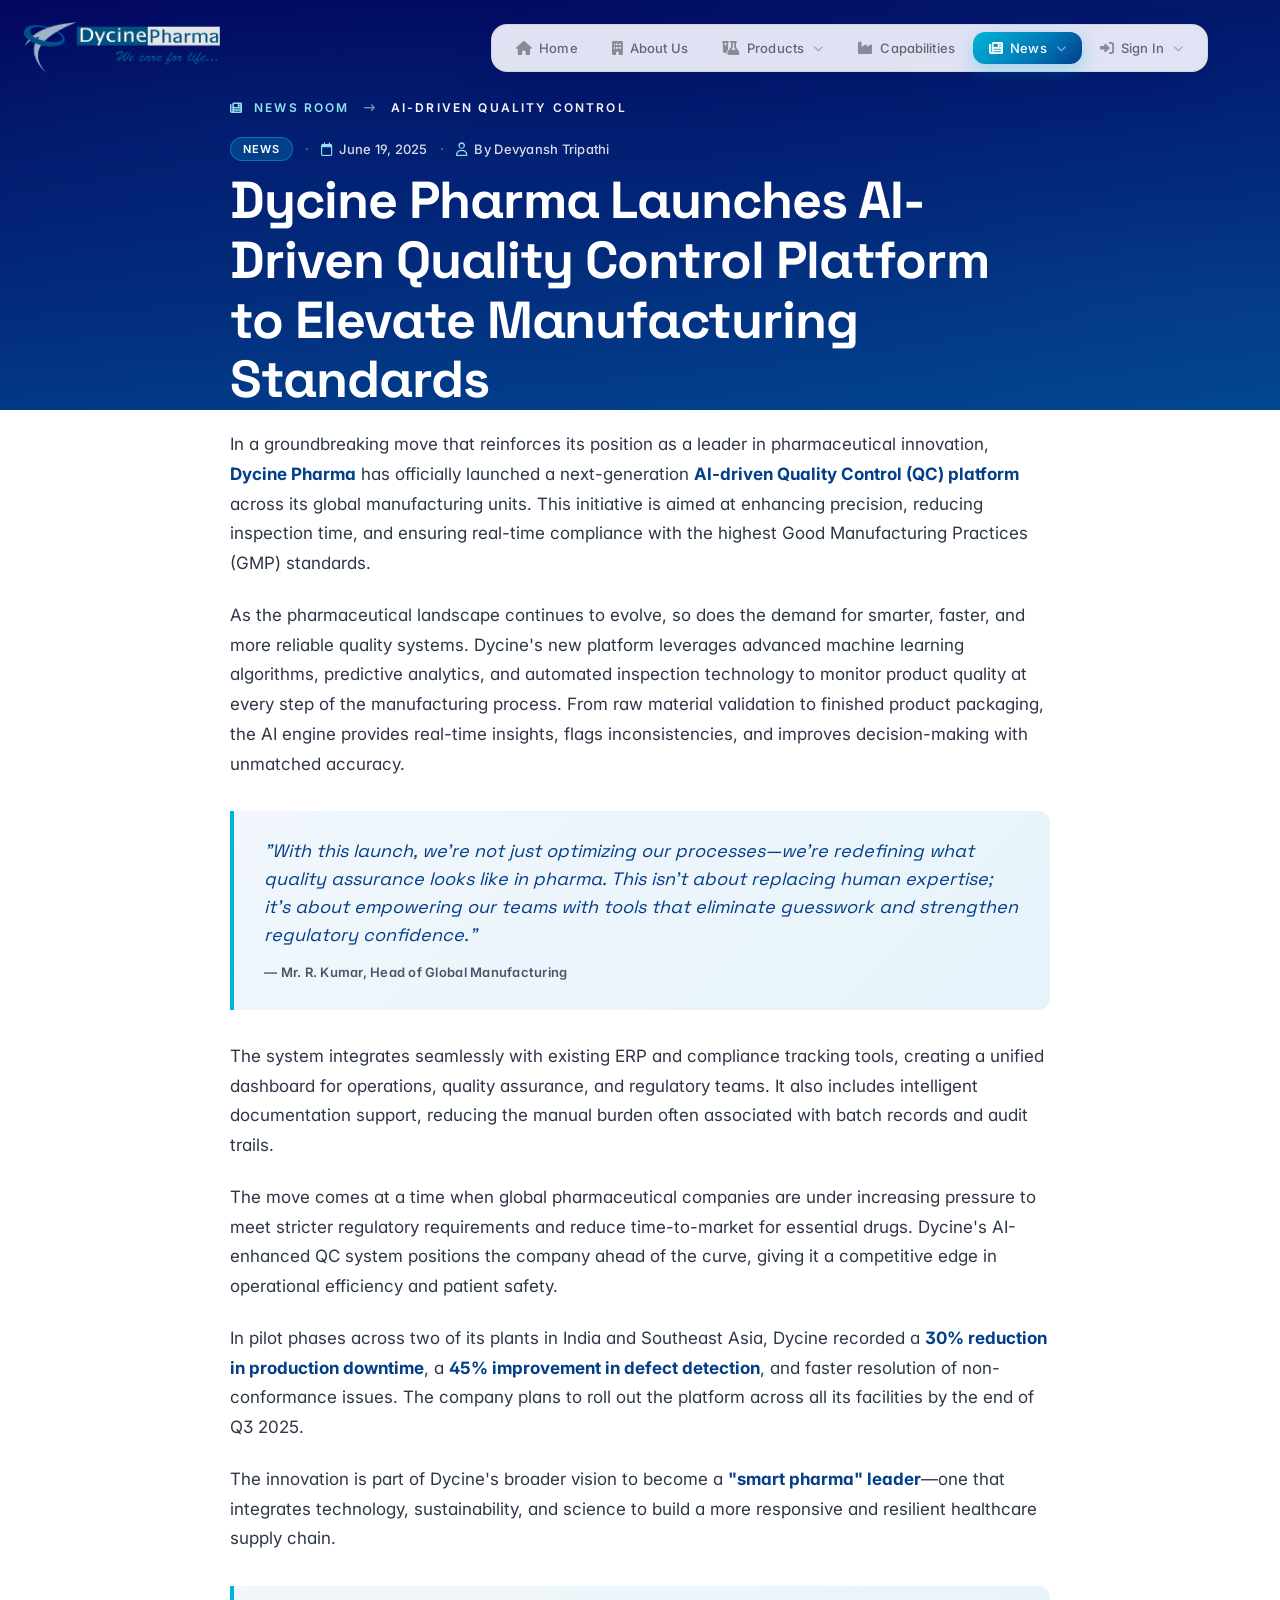
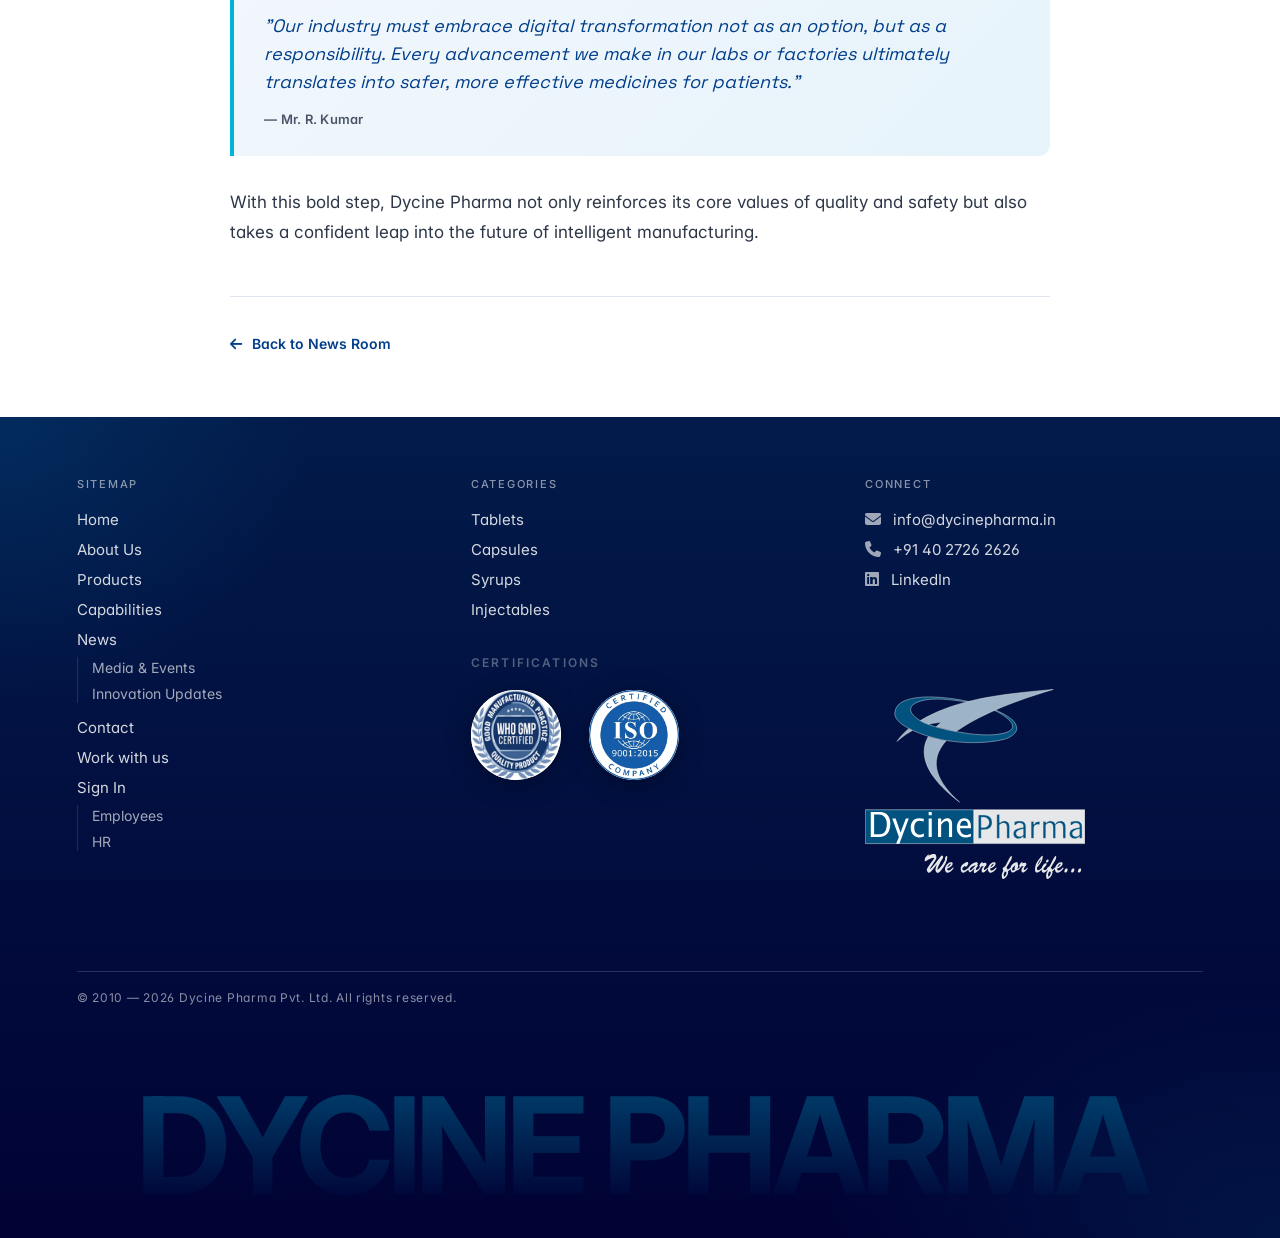
==== commit caf9c533: "New footer logo + WHO-GMP badge, Know More CTAs, news order swap, mobile polish, footer LinkedIn Ass" ====
--- a/news-ai-quality-control.html
+++ b/news-ai-quality-control.html
@@ -44,8 +44,8 @@
     <div class="nav-dropdown news-dropdown">
       <a href="press-releases.html" class="nav-link nav-dropdown-trigger is-active-page"><i class="fa-solid fa-newspaper"></i>News<i class="fa-solid fa-chevron-down nav-chevron"></i></a>
       <div class="nav-dropdown-menu">
+        <a href="news-room.html" class="nav-dropdown-item"><i class="fa-solid fa-newspaper"></i>Innovation Updates</a>
         <a href="press-releases.html" class="nav-dropdown-item"><i class="fa-solid fa-bullhorn"></i>Media &amp; Events</a>
-        <a href="news-room.html" class="nav-dropdown-item"><i class="fa-solid fa-newspaper"></i>Innovation Updates</a>
       </div>
     </div>
     <div class="nav-dropdown">
@@ -153,7 +153,7 @@
         <h4>Certifications</h4>
         <div class="cert-row">
           <a href="https://dycinepharma.in/wp-content/uploads/2025/09/New-Doc-09-25-2025-15.12.pdf" target="_blank" rel="noopener" aria-label="WHO GMP Certification (PDF)">
-            <img src="uploads/who-gmp.png" alt="WHO GMP Certified" />
+            <img src="uploads/who_gmp_home%201.png" alt="WHO GMP Certified" />
           </a>
           <a href="https://dycinepharma.in/wp-content/uploads/2025/09/New-Doc-09-25-2025-15.12.pdf" target="_blank" rel="noopener" aria-label="ISO 9001:2015 Certification (PDF)">
             <img src="uploads/iso-9001.png" alt="ISO 9001:2015 Certified" />
@@ -166,10 +166,10 @@
       <ul>
         <li><a href="mailto:info@dycinepharma.in"><i class="fa-solid fa-envelope"></i> info@dycinepharma.in</a></li>
         <li><a href="tel:+914027262626"><i class="fa-solid fa-phone"></i> +91 40 2726 2626</a></li>
-        <li><a href="#"><i class="fa-brands fa-linkedin"></i> LinkedIn</a></li>
+        <li><a href="https://www.linkedin.com/company/dycine-pharmaceuticals-ltd/" target="_blank" rel="noopener noreferrer"><i class="fa-brands fa-linkedin"></i> LinkedIn</a></li>
       </ul>
       <a href="index.html" aria-label="Dycine Pharma" class="flogo-wrap footer-col-logo">
-        <img src="assets/logo-dark.png" alt="Dycine Pharma" />
+        <img src="uploads/Dycine%20Footer%20Logo.svg" alt="Dycine Pharma" />
       </a>
     </div>
   </div>
--- a/styles.css
+++ b/styles.css
@@ -1762,6 +1762,18 @@
 /* Featured product buttons (products page) — anchor pills, wrap on narrow */
 .product-tabs-featured { flex-wrap: wrap; gap: 12px; }
 .product-tabs-featured .product-tab { text-decoration: none; }
+/* Featured product buttons: vertically centered within the blue band */
+.products-featured {
+  display: flex;
+  align-items: center;
+  justify-content: center;
+  min-height: 220px;
+}
+.products-featured .product-tabs-featured { margin-top: 0; }
+/* Mobile: buttons stack, so give the band more height to keep them centered */
+@media (max-width: 768px) {
+  .products-featured { min-height: 320px; }
+}
 
 .carousel {
   max-width: 1500px;
@@ -1873,6 +1885,24 @@
   text-transform: none;
   color: var(--paper);
   margin-top: 4px;
+}
+/* "Know More" CTA on each product slide — right side, vertically centered */
+.slide .slide-cta {
+  position: absolute;
+  right: 0;
+  bottom: 0;
+  z-index: 3;
+}
+@media (max-width: 768px) {
+  .slide .slide-cta {
+    position: static;
+    transform: none;
+    display: flex;
+    width: fit-content;
+    margin: 18px auto 0;
+    padding: 10px 20px;
+    font-size: 13px;
+  }
 }
 
 /* Featured Product Innovation card — standalone (Products page + Product Innovations page).
@@ -2029,8 +2059,9 @@
 @media (max-width: 820px) {
   .products-massive { margin-top: 40px; padding: 0 4vw; }
   .products-massive-text {
-    font-size: clamp(22px, 8.5vw, 40px);
-    letter-spacing: -0.035em;
+    font-size: clamp(40px, 14vw, 72px);
+    line-height: 1.0;
+    letter-spacing: -0.04em;
     white-space: normal;
     overflow: visible;
     text-overflow: clip;
@@ -2040,8 +2071,8 @@
 }
 @media (max-width: 420px) {
   .products-massive-text {
-    font-size: clamp(20px, 8vw, 28px);
-    letter-spacing: -0.025em;
+    font-size: clamp(36px, 13.5vw, 56px);
+    letter-spacing: -0.03em;
   }
 }
 
@@ -2528,7 +2559,7 @@
     gap: 32px;
   }
   /* Columns stack/realign on mobile — no need for the desktop alignment offset */
-  .footer-grid-3col .footer-col-logo { margin-top: 28px; }
+  .footer-grid-3col .footer-col-logo { margin: 28px auto 0; }
   .footer-bottom-row {
     grid-template-columns: 1fr;
     gap: 28px;
@@ -3158,7 +3189,7 @@
 }
 /* Same facility image reused in the Certifications panel — medium, centered */
 .cert-facility {
-  max-width: 540px;
+  max-width: 720px;
   margin: 40px auto 0;
 }
 .careers-facility img {
